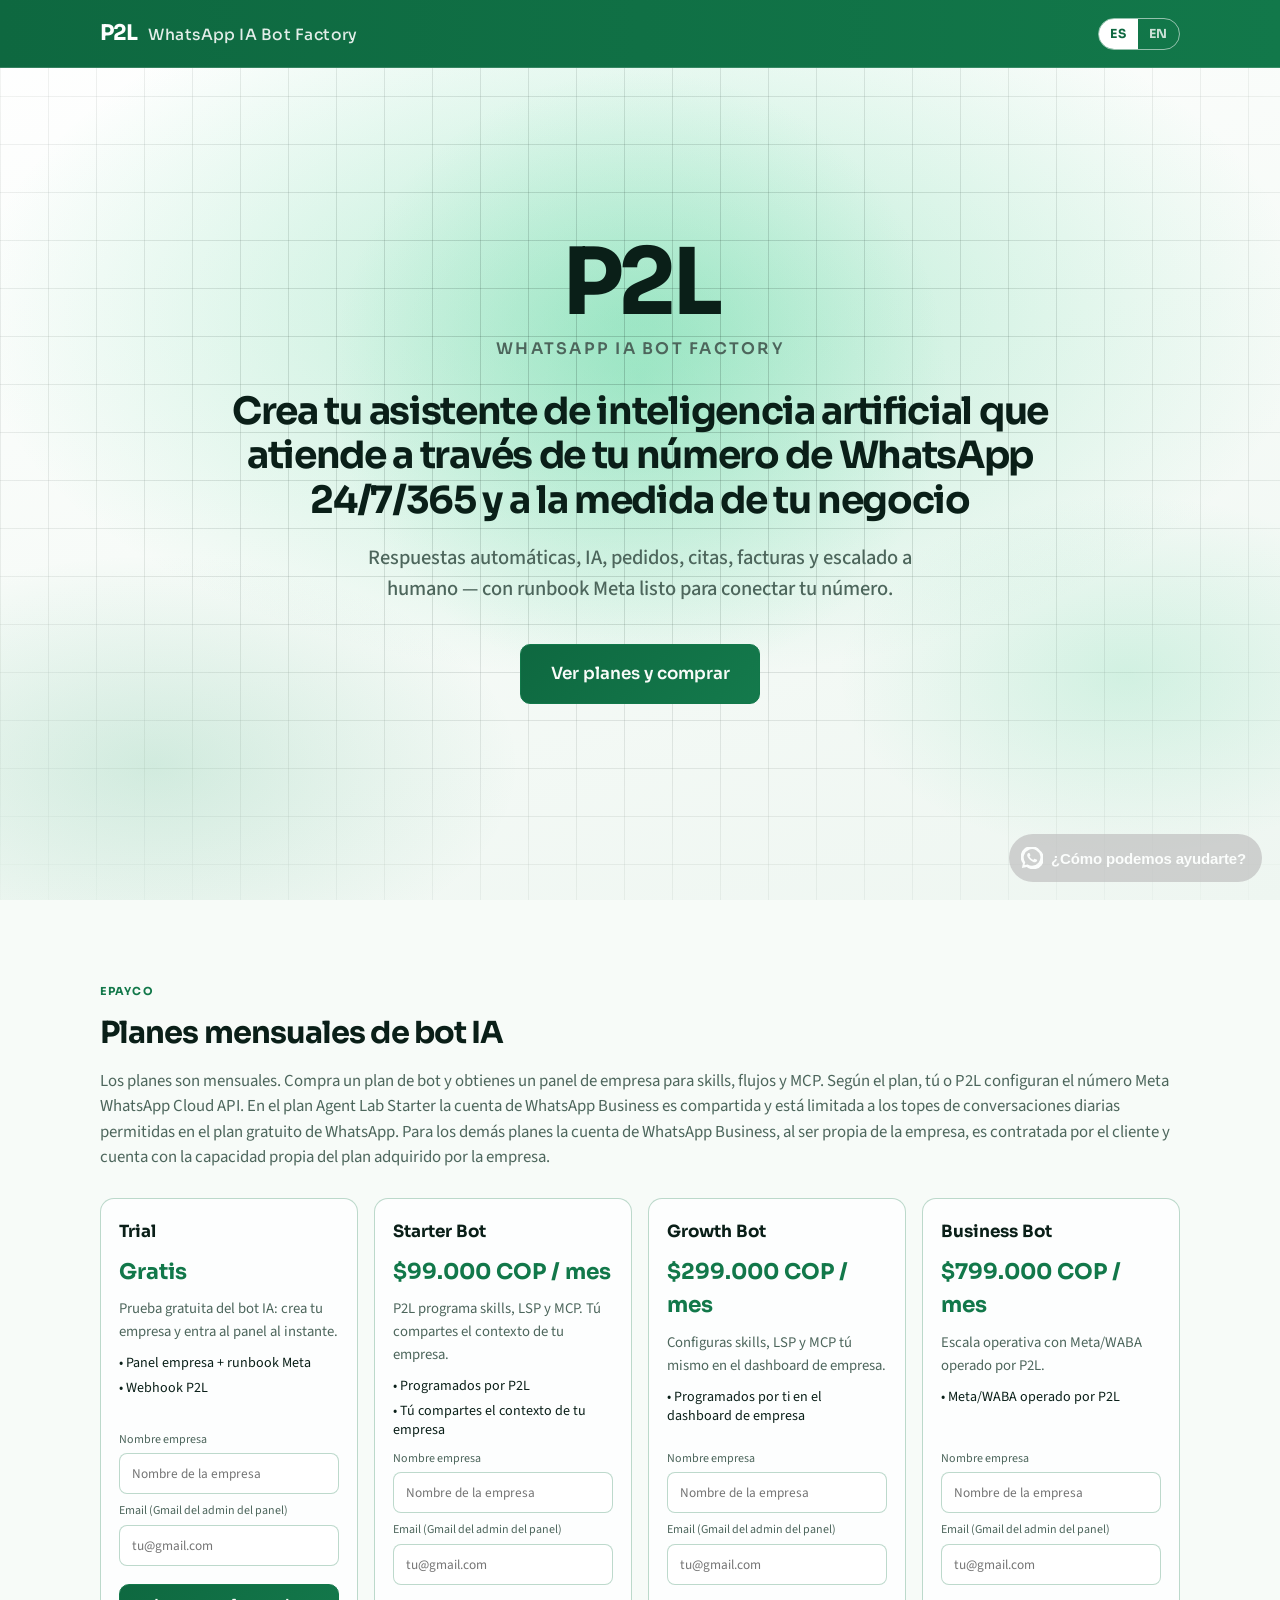
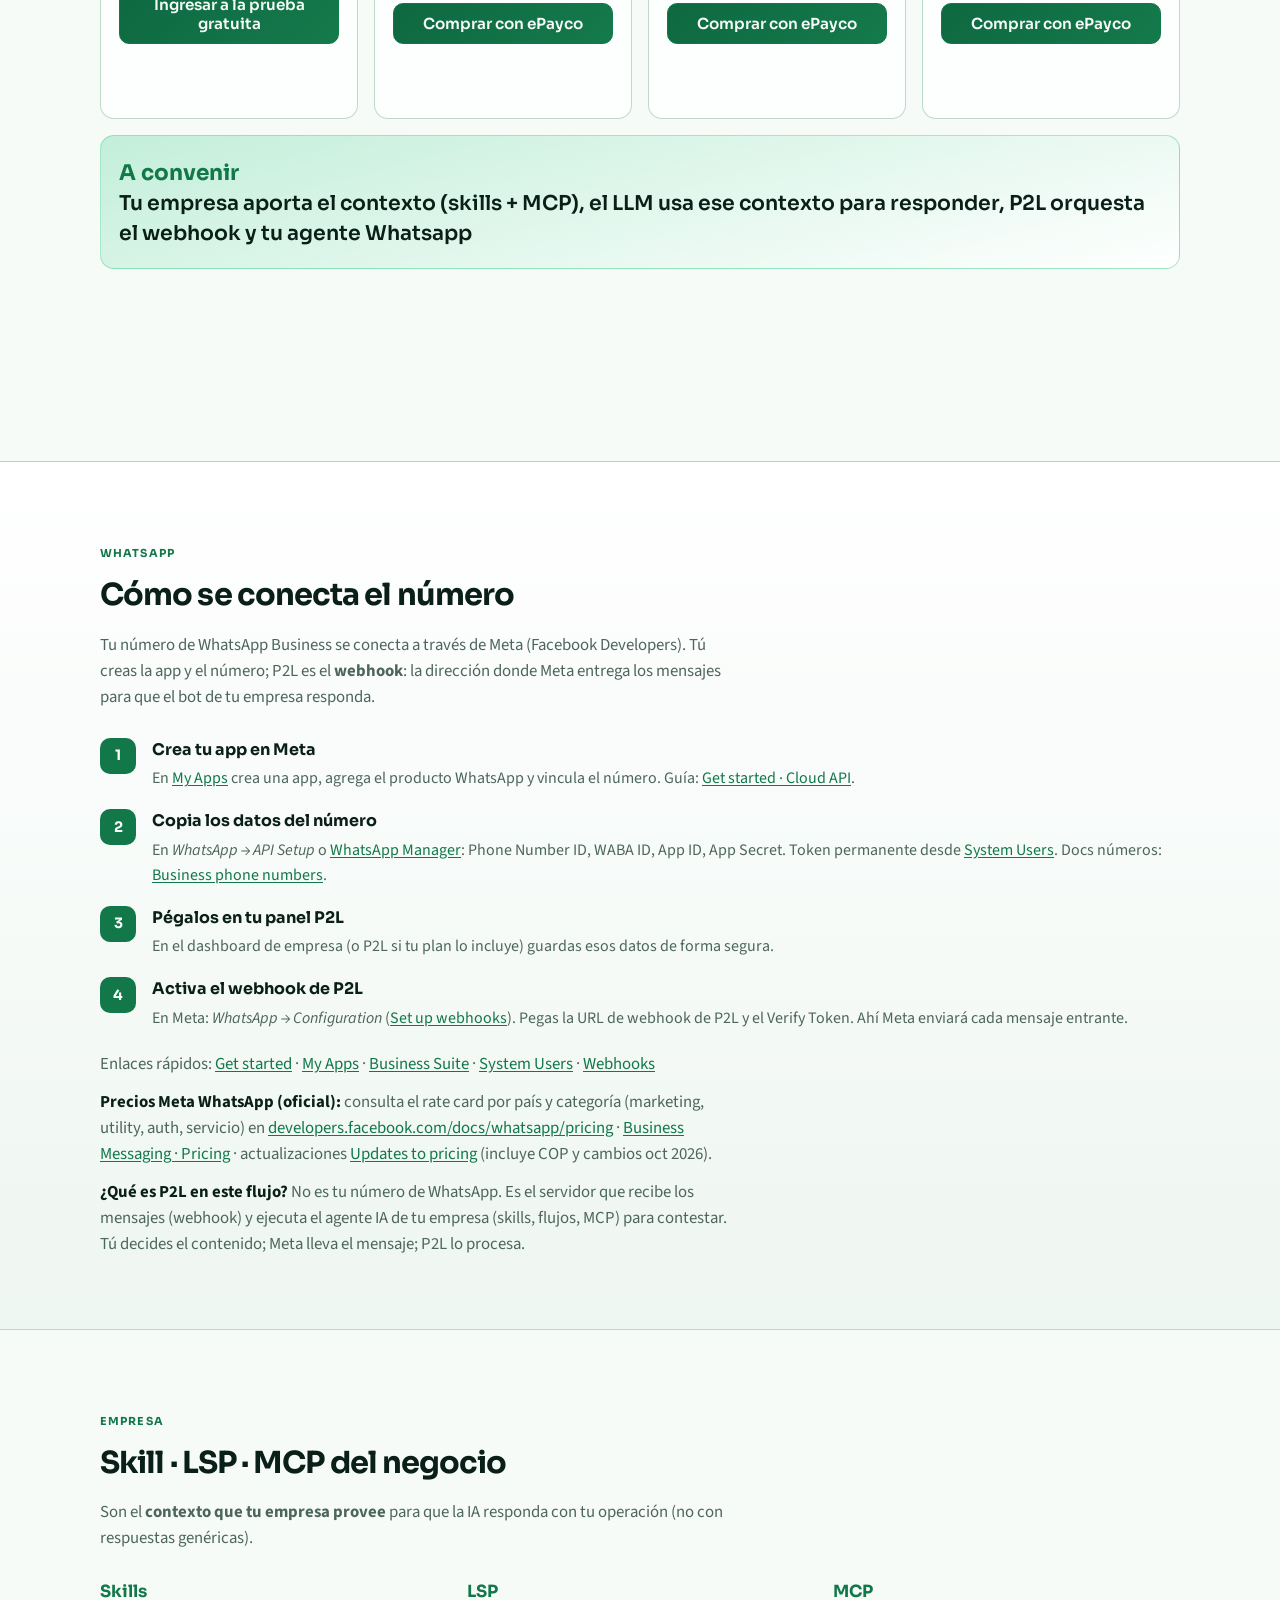
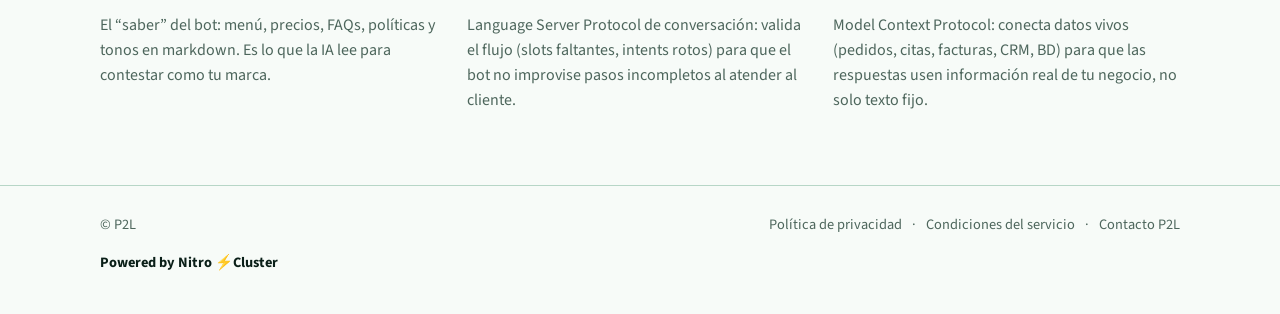
==== index.html @ e4339a1f "Publica la landing de planes P2L del cluster WhatsApp." ====
<!DOCTYPE html>
<html lang="es" prefix="og: http://ogp.me/ns#">
<head>
  <meta charset="UTF-8" />
  <meta name="viewport" content="width=device-width, initial-scale=1.0" />
  <title>P2L — WhatsApp IA Bot Factory</title>
  <meta name="description" content="Bot WhatsApp a la medida: respuestas automáticas, IA/LLM, menús, pedidos, citas, facturas, escalado a humano, notificaciones y registro de conversaciones." />
  <meta name="robots" content="index, follow, max-image-preview:large, max-snippet:-1" />
  <meta name="theme-color" content="#f7fbf8" />
  <link rel="canonical" href="https://wbsckt3.github.io/p2l-cluster-whatsapp-bot-factory-planes-landing/" />
  <link rel="icon" href="assets/p2l-mark.svg" type="image/svg+xml" />

  <meta property="og:type" content="website" />
  <meta property="og:url" content="https://wbsckt3.github.io/p2l-cluster-whatsapp-bot-factory-planes-landing/" />
  <meta property="og:title" content="P2L — WhatsApp IA Bot Factory" />
  <meta property="og:description" content="Bot WhatsApp a la medida de tu empresa: IA, pedidos, citas, facturas, menús y escalado a humano." />
  <meta property="og:image" content="https://wbsckt3.github.io/p2l-cluster-whatsapp-bot-factory-planes-landing/assets/p2l-mark.svg" />
  <meta property="og:site_name" content="P2L" />
  <meta property="og:locale" content="es_ES" />

  <meta name="twitter:card" content="summary_large_image" />
  <meta name="twitter:title" content="P2L — WhatsApp IA Bot Factory" />
  <meta name="twitter:description" content="Bot WhatsApp a la medida: IA, pedidos, citas, facturas, menús y escalado a humano." />
  <meta name="twitter:image" content="https://wbsckt3.github.io/p2l-cluster-whatsapp-bot-factory-planes-landing/assets/p2l-mark.svg" />

  <link rel="preconnect" href="https://fonts.googleapis.com" />
  <link rel="preconnect" href="https://fonts.gstatic.com" crossorigin />
  <link href="https://fonts.googleapis.com/css2?family=Sora:wght@500;600;700&family=Source+Sans+3:wght@400;500;600&display=swap" rel="stylesheet" />

  <script type="application/ld+json">
  {
    "@context": "https://schema.org",
    "@type": "Organization",
    "name": "P2L",
    "url": "https://wbsckt3.github.io/p2l-cluster-whatsapp-bot-factory-planes-landing/",
    "logo": "https://wbsckt3.github.io/p2l-cluster-whatsapp-bot-factory-planes-landing/assets/p2l-mark.svg"
  }
  </script>
  <script type="application/ld+json">
  {
    "@context": "https://schema.org",
    "@type": "SoftwareApplication",
    "name": "P2L WhatsApp IA Bot Factory",
    "applicationCategory": "BusinessApplication",
    "operatingSystem": "Web",
    "url": "https://wbsckt3.github.io/p2l-cluster-whatsapp-bot-factory-planes-landing/",
    "description": "Fábrica white-label para orquestar bots WhatsApp con IA: n empresas, Meta Cloud API, skills, flujos y RUNBOOK de deploy.",
    "offers": {
      "@type": "Offer",
      "price": "0",
      "priceCurrency": "COP"
    },
    "creator": {
      "@type": "Organization",
      "name": "P2L",
      "url": "https://wbsckt3.github.io/p2l-cluster-whatsapp-bot-factory-planes-landing/"
    }
  }
  </script>

  <style>
    :root {
      --bg0: #f7fbf8;
      --bg1: #ffffff;
      --ink: #0a1f18;
      --muted: #4d665c;
      --leaf: #12784a;
      --leaf-deep: #0e6840;
      --glow: #3ecf8e;
      --line: rgba(18, 120, 74, 0.28);
      --header-h: 68px;
      --danger: #b42318;
    }
    *, *::before, *::after { box-sizing: border-box; }
    html { scroll-behavior: smooth; }
    body {
      margin: 0;
      color: var(--ink);
      font-family: "Source Sans 3", sans-serif;
      background: var(--bg0);
      line-height: 1.55;
      -webkit-font-smoothing: antialiased;
    }
    a { color: inherit; text-decoration: none; }
    .wrap { width: min(1080px, calc(100% - 32px)); margin-inline: auto; }

    .site-header {
      position: fixed; inset: 0 0 auto 0; z-index: 40; height: var(--header-h);
      background: linear-gradient(90deg, #0e6840, #12784a);
      border-bottom: 1px solid rgba(255, 255, 255, 0.16);
    }
    .site-header__inner {
      position: relative;
      z-index: 1;
      height: 100%;
      display: flex; align-items: center; justify-content: space-between; gap: 16px;
    }
    .lang-switch {
      display: inline-flex;
      flex-shrink: 0;
      border: 1px solid rgba(255, 255, 255, 0.55);
      border-radius: 999px;
      overflow: hidden;
    }
    .lang-switch button {
      appearance: none;
      border: 0;
      background: transparent;
      color: rgba(255, 255, 255, 0.78);
      font-family: Sora, sans-serif;
      font-weight: 700;
      font-size: 0.78rem;
      letter-spacing: 0.06em;
      padding: 7px 11px;
      cursor: pointer;
    }
    .lang-switch button.is-on {
      background: #ffffff;
      color: #0e6840;
    }
    .brand {
      font-family: Sora, sans-serif;
      font-weight: 700;
      font-size: clamp(1.05rem, 2.4vw, 1.35rem);
      letter-spacing: -0.04em;
      line-height: 1.15;
      display: inline-flex;
      align-items: baseline;
      flex-wrap: wrap;
      gap: 0.35em 0.5em;
      color: #ffffff;
      min-width: 0;
      max-width: 100%;
      flex: 1;
    }
    .brand__name { flex-shrink: 0; }
    .brand__name em {
      font-style: normal;
      color: #ffffff;
    }
    .brand__product {
      font-size: 0.72em;
      font-weight: 500;
      letter-spacing: 0.03em;
      color: rgba(255, 255, 255, 0.88);
      white-space: normal;
      overflow: visible;
      text-overflow: unset;
    }
    @media (max-width: 560px) {
      :root { --header-h: 76px; }
      .brand {
        flex-direction: column;
        align-items: flex-start;
        gap: 2px;
        line-height: 1.2;
      }
      .brand__product {
        font-size: 0.68em;
        letter-spacing: 0.02em;
        max-width: 100%;
      }
    }
    .btn {
      display: inline-flex; align-items: center; justify-content: center;
      padding: 10px 18px; border-radius: 10px; font-weight: 600; font-size: 0.95rem;
      border: 1px solid var(--line); background: transparent; color: var(--ink);
      font-family: Sora, sans-serif;
      cursor: pointer;
    }
    .btn--primary {
      background: linear-gradient(135deg, var(--leaf-deep), #147a4c);
      border-color: var(--leaf);
      color: #f7fbf8;
    }
    .btn--lg { padding: 14px 24px; font-size: 1rem; }
    .btn:disabled { opacity: 0.55; cursor: not-allowed; }

    .hero {
      position: relative;
      min-height: 100svh;
      display: flex;
      align-items: center;
      justify-content: center;
      padding: calc(var(--header-h) + 32px) 0 56px;
      overflow: hidden;
    }
    .hero__bg {
      position: absolute; inset: 0;
      background:
        radial-gradient(ellipse 90% 70% at 50% 35%, rgba(62, 207, 142, 0.34), transparent 58%),
        radial-gradient(ellipse 55% 45% at 12% 85%, rgba(26, 159, 99, 0.16), transparent 52%),
        radial-gradient(ellipse 45% 40% at 88% 75%, rgba(62, 207, 142, 0.18), transparent 50%),
        linear-gradient(165deg, #ffffff 0%, #f7fbf8 48%, #eef6f1 100%);
    }
    .hero__bg::before {
      content: "";
      position: absolute;
      width: min(72vw, 640px);
      height: min(72vw, 640px);
      left: 50%;
      top: 42%;
      transform: translate(-50%, -50%);
      border-radius: 50%;
      background: radial-gradient(circle, rgba(62, 207, 142, 0.28), transparent 68%);
      animation: heroGlow 7s ease-in-out infinite alternate;
      pointer-events: none;
    }
    .hero__bg::after {
      content: "";
      position: absolute; inset: 0;
      background-image:
        linear-gradient(rgba(10, 31, 24, 0.2) 1px, transparent 1px),
        linear-gradient(90deg, rgba(10, 31, 24, 0.2) 1px, transparent 1px);
      background-size: 48px 48px;
      mask-image: radial-gradient(ellipse 88% 82% at 50% 42%, rgba(0,0,0,0.95), transparent 96%);
      pointer-events: none;
    }
    @keyframes heroGlow {
      from { opacity: 0.65; transform: translate(-50%, -50%) scale(1); }
      to { opacity: 1; transform: translate(-50%, -52%) scale(1.08); }
    }
    .hero__content {
      position: relative;
      z-index: 1;
      width: min(920px, calc(100% - 32px));
      margin-inline: auto;
      text-align: center;
      display: flex;
      flex-direction: column;
      align-items: center;
      animation: heroRise 0.75s ease both;
    }
    @keyframes heroRise {
      from { opacity: 0; transform: translateY(22px); }
      to { opacity: 1; transform: none; }
    }
    .hero__brand-row {
      margin: 0 0 clamp(18px, 3.5vh, 28px);
      width: 100%;
    }
    .hero__brand {
      margin: 0;
      font-family: Sora, sans-serif;
      font-size: clamp(3rem, 11vw, 5.75rem);
      font-weight: 700;
      letter-spacing: -0.05em;
      line-height: 0.95;
      color: var(--ink);
    }
    .hero__brand em {
      font-style: normal;
      color: var(--leaf);
    }
    .hero__product {
      margin: 10px 0 0;
      font-family: Sora, sans-serif;
      font-size: clamp(0.78rem, 1.8vw, 1rem);
      font-weight: 600;
      letter-spacing: 0.14em;
      text-transform: uppercase;
      color: var(--muted);
    }
    .hero__title {
      margin: 0 0 clamp(14px, 2.5vh, 20px);
      font-family: Sora, sans-serif;
      font-size: clamp(1.45rem, 4.2vw, 2.35rem);
      font-weight: 700;
      letter-spacing: -0.035em;
      line-height: 1.18;
      color: var(--ink);
      max-width: min(22em, 100%);
    }
    .hero__lead {
      margin: 0 0 clamp(28px, 4.5vh, 40px);
      color: var(--muted);
      font-size: clamp(1.05rem, 2.2vw, 1.28rem);
      line-height: 1.5;
      font-weight: 500;
      max-width: 36rem;
    }
    .hero__ctas {
      display: flex;
      flex-wrap: wrap;
      gap: 14px;
      align-items: center;
      justify-content: center;
      width: 100%;
    }
    .hero__ctas .btn--lg {
      padding: 16px 28px;
      font-size: 1.05rem;
      min-width: min(240px, 100%);
    }
    .hero__ctas .btn--ghost {
      background: rgba(255, 255, 255, 0.72);
      border-color: var(--line);
      color: var(--ink);
      font-size: 1.05rem;
    }
    .hero__ctas .btn--ghost:hover {
      border-color: var(--leaf);
      color: var(--leaf);
    }
    @media (prefers-reduced-motion: reduce) {
      .hero__bg::before, .hero__content { animation: none; }
    }

    .section { padding: 72px 0; }
    .section--alt {
      background: linear-gradient(180deg, #ffffff, #eef6f1);
      border-block: 1px solid var(--line);
    }
    .section__tag {
      display: inline-block;
      margin-bottom: 10px;
      font-family: Sora, sans-serif;
      font-size: 11px;
      font-weight: 700;
      letter-spacing: 0.1em;
      text-transform: uppercase;
      color: var(--leaf);
    }
    .section__title {
      margin: 0 0 12px;
      font-family: Sora, sans-serif;
      font-size: clamp(1.45rem, 3vw, 1.9rem);
      letter-spacing: -0.03em;
    }
    .section__lead {
      margin: 0 0 28px;
      color: var(--muted);
      max-width: 40rem;
      font-size: 1.05rem;
    }

    .cap-grid {
      display: grid;
      grid-template-columns: repeat(auto-fill, minmax(240px, 1fr));
      gap: 12px 14px;
      margin: 0 0 28px;
      padding: 0;
      list-style: none;
    }
    .cap-grid li {
      display: flex;
      align-items: flex-start;
      gap: 12px;
      padding: 14px 16px;
      border: 1px solid var(--line);
      border-radius: 12px;
      background: rgba(10, 31, 24, 0.55);
      color: var(--ink);
      font-size: 0.98rem;
      line-height: 1.35;
    }
    .cap-grid__icon {
      flex-shrink: 0;
      font-size: 1.25rem;
      line-height: 1.2;
      width: 1.6em;
      text-align: center;
    }
    .cap-grid__label {
      font-weight: 500;
      letter-spacing: -0.01em;
    }
    .cap-closer {
      margin: 0;
      max-width: 36rem;
      font-family: Sora, sans-serif;
      font-size: clamp(1.05rem, 2.4vw, 1.2rem);
      font-weight: 600;
      letter-spacing: -0.02em;
      line-height: 1.4;
      color: var(--ink);
    }
    .cap-closer em {
      font-style: normal;
      color: var(--leaf);
    }

    .steps {
      display: grid;
      gap: 18px;
      counter-reset: step;
      margin: 0;
      padding: 0;
    }
    .steps li {
      list-style: none;
      position: relative;
      padding: 0 0 0 52px;
      color: var(--muted);
    }
    .steps li::before {
      counter-increment: step;
      content: counter(step);
      position: absolute; left: 0; top: 0;
      width: 36px; height: 36px;
      border-radius: 10px;
      display: grid; place-items: center;
      font-family: Sora, sans-serif;
      font-weight: 700;
      font-size: 0.9rem;
      color: #f7fbf8;
      background: var(--leaf);
    }
    .steps strong { display: block; color: var(--ink); margin-bottom: 4px; font-family: Sora, sans-serif; }
    .steps a,
    #conectar .section__lead a {
      color: var(--leaf);
      text-decoration: underline;
      text-underline-offset: 2px;
    }
    .steps a:hover,
    #conectar .section__lead a:hover { opacity: 0.9; }

    .plans-intro {
      width: 100%;
      max-width: none;
      margin: 0 0 28px;
    }
    .plans-intro p {
      margin: 0 0 12px;
      max-width: none;
      color: var(--muted);
      font-size: 1.05rem;
      line-height: 1.5;
    }
    .plans-intro p:last-child { margin-bottom: 0; }
    .plans {
      display: grid;
      grid-template-columns: repeat(4, minmax(0, 1fr));
      gap: 16px;
    }
    @media (max-width: 980px) {
      .plans { grid-template-columns: repeat(2, minmax(0, 1fr)); }
    }
    @media (max-width: 640px) {
      .plans { grid-template-columns: 1fr; }
    }
    .plan {
      padding: 20px 18px;
      border: 1px solid var(--line);
      border-radius: 14px;
      background: rgba(255, 255, 255, 0.78);
      display: flex;
      flex-direction: column;
      gap: 10px;
    }
    .plan h3 {
      margin: 0;
      font-family: Sora, sans-serif;
      font-size: 1.05rem;
    }
    .plan .price {
      margin: 0;
      font-family: Sora, sans-serif;
      font-size: 1.35rem;
      color: var(--leaf);
      font-weight: 700;
    }
    .plan .desc { margin: 0; color: var(--muted); font-size: 0.92rem; }
    .plan .meta { margin: 0; color: var(--muted); font-size: 0.88rem; }
    .plan .features {
      margin: 0;
      padding: 0;
      list-style: none;
      display: flex;
      flex-direction: column;
      gap: 6px;
      flex: 1;
    }
    .plan-caps {
      list-style: none;
      margin: 0;
      padding: 0;
      display: grid;
      grid-template-columns: 1fr;
      gap: 6px;
    }
    .plan-caps li {
      display: flex;
      align-items: center;
      gap: 6px;
      margin: 0;
      padding: 6px 8px;
      border-radius: 8px;
      color: #1f2937;
      font-size: 0.72rem;
      line-height: 1.25;
    }
    .plan-caps li.is-white {
      background: rgba(10, 31, 24, 0.05);
      color: #0a1f18;
      border: 1px solid rgba(10, 31, 24, 0.1);
      backdrop-filter: blur(8px);
    }
    .plan-caps li.is-cafe {
      background: rgba(236, 229, 221, 0.58);
      color: #1c1917;
      border: 1px solid rgba(236, 229, 221, 0.4);
      backdrop-filter: blur(8px);
    }
    .plan-caps li.is-off {
      opacity: 0.38;
      filter: grayscale(0.55);
    }
    .plan-caps__logo { width: 18px; height: 18px; flex: 0 0 auto; display: flex; }
    .plan-caps__logo svg,
    .plan-caps__logo img { width: 18px; height: 18px; display: block; object-fit: contain; }
    .plan.plan--enterprise .plan-caps { grid-template-columns: 1fr 1fr; }
    .plan .features li {
      color: var(--ink);
      font-size: 0.88rem;
      line-height: 1.35;
      padding-left: 0;
    }
    .plan .features li::before {
      content: "• ";
    }
    .plan .wa-tag {
      font-size: 11px;
      font-family: Sora, sans-serif;
      color: var(--leaf);
      letter-spacing: 0.04em;
      text-transform: uppercase;
    }
    .plan.plan--enterprise {
      grid-column: 1 / -1;
      display: block;
      border-color: rgba(62, 207, 142, 0.45);
      background: linear-gradient(165deg, rgba(62, 207, 142, 0.28), rgba(255, 255, 255, 0.92));
    }
    .plan-enterprise-line {
      margin: 0;
      font-family: Sora, sans-serif;
      font-size: clamp(1.05rem, 2vw, 1.28rem);
      font-weight: 600;
      line-height: 1.45;
      color: var(--ink);
    }
    .plan.plan--enterprise .ent-intro {
      display: flex;
      flex-direction: column;
      gap: 10px;
    }
    .plan.plan--enterprise .features {
      display: grid;
      grid-template-columns: repeat(3, minmax(0, 1fr));
      gap: 8px 18px;
      flex: initial;
      align-content: start;
    }
    .plan .btn--wa {
      background: #128c7e;
      border-color: #25d366;
      color: #fff;
      text-align: center;
      width: 100%;
      text-decoration: none;
      box-sizing: border-box;
    }
    @media (max-width: 800px) {
      .plan.plan--enterprise {
        grid-template-columns: 1fr;
      }
      .plan.plan--enterprise .features {
        grid-template-columns: 1fr 1fr;
      }
    }
    @media (max-width: 520px) {
      .plan.plan--enterprise .features {
        grid-template-columns: 1fr;
      }
    }
    .plan label {
      display: block;
      font-size: 12px;
      color: var(--muted);
      margin-bottom: 4px;
    }
    .plan input {
      width: 100%;
      padding: 10px 12px;
      border-radius: 8px;
      border: 1px solid var(--line);
      background: #ffffff;
      color: var(--ink);
      font-family: inherit;
      margin-bottom: 8px;
    }
    .plan-status {
      min-height: 1.2em;
      font-size: 0.85rem;
      color: var(--leaf);
    }
    .plan-status.is-error { color: var(--danger); }

    .pillars {
      display: grid;
      grid-template-columns: repeat(3, 1fr);
      gap: 20px;
    }
    @media (max-width: 800px) {
      .pillars { grid-template-columns: 1fr; }
    }
    .pillar h3 {
      margin: 0 0 8px;
      font-family: Sora, sans-serif;
      font-size: 1.05rem;
      color: var(--leaf);
    }
    .pillar p { margin: 0; color: var(--muted); }

    .site-footer {
      padding: 28px 0 40px;
      border-top: 1px solid var(--line);
      color: var(--muted);
      font-size: 0.9rem;
    }
    .site-footer__inner {
      display: flex; flex-wrap: wrap; justify-content: space-between; gap: 12px;
    }
    .site-footer a:hover { color: var(--leaf); }
    .site-footer__links { display: inline-flex; flex-wrap: wrap; align-items: center; gap: 10px; }
    .site-footer__nitro {
      flex: 1 0 100%;
      margin: 4px 0 0;
      font-weight: 700;
      color: var(--ink, #0f172a);
    }
    .site-footer__bolt { color: #f5c400; }
    #epayco-checkout-host {
      margin: 24px auto 48px;
      width: min(1080px, calc(100% - 32px));
      min-height: 48px;
    }
    .p2l-wa {
      position: fixed;
      right: 18px;
      bottom: 18px;
      z-index: 40;
      font-family: Arial, ui-sans-serif, system-ui, sans-serif;
    }
    .p2l-wa__fab {
      display: inline-flex;
      align-items: center;
      gap: 8px;
      height: 48px;
      margin: 0;
      padding: 0 16px 0 12px;
      border: 0;
      border-radius: 999px;
      background: #25d366;
      color: #fff;
      font: 700 15px/1 Arial, ui-sans-serif, system-ui, sans-serif;
      letter-spacing: -0.01em;
      box-shadow: 0 8px 18px rgba(0, 0, 0, 0.28);
      cursor: pointer;
    }
    .p2l-wa__fab svg { width: 22px; height: 22px; display: block; flex: 0 0 auto; }
    .p2l-wa__fab:hover { filter: brightness(1.06); }
    .p2l-wa.is-open .p2l-wa__fab { display: none; }
    .p2l-wa.is-off .p2l-wa__fab {
      background: #c5c1b8;
      filter: grayscale(1);
      opacity: 0.72;
      cursor: not-allowed;
      box-shadow: none;
    }
    .p2l-wa__panel {
      width: min(320px, calc(100vw - 28px));
      border-radius: 18px;
      overflow: hidden;
      background: #eceff1;
      box-shadow: 0 16px 40px rgba(0, 0, 0, 0.32);
    }
    .p2l-wa__panel[hidden] { display: none; }
    .p2l-wa__head {
      position: relative;
      padding: 16px 40px 18px;
      background: #25d366;
      color: #fff;
      text-align: center;
    }
    .p2l-wa__logo {
      width: 58px;
      height: 58px;
      margin: 0 auto 10px;
      border-radius: 50%;
      object-fit: cover;
      background: #fff;
      display: block;
    }
    .p2l-wa__head p {
      margin: 0;
      font-size: 17px;
      font-weight: 700;
      line-height: 1.25;
    }
    .p2l-wa__x {
      position: absolute;
      top: 8px;
      right: 8px;
      width: 28px;
      height: 28px;
      border: 0;
      border-radius: 50%;
      background: transparent;
      color: #fff;
      font-size: 20px;
      line-height: 1;
      cursor: pointer;
    }
    .p2l-wa__body { padding: 12px; }
    .p2l-wa__hello {
      margin: 0 0 10px;
      padding: 12px 14px;
      border-radius: 14px;
      background: #fff;
      color: #1f2937;
      font-size: 14px;
      line-height: 1.35;
    }
    .p2l-wa__form {
      display: flex;
      align-items: flex-end;
      gap: 6px;
      padding: 8px 8px 8px 12px;
      border-radius: 16px;
      background: #fff;
    }
    .p2l-wa__form textarea {
      flex: 1;
      min-width: 0;
      min-height: 44px;
      max-height: 96px;
      margin: 0;
      padding: 8px 0;
      border: 0;
      resize: none;
      background: transparent;
      color: #111827;
      font: 14px/1.35 Arial, ui-sans-serif, system-ui, sans-serif;
    }
    .p2l-wa__form textarea:focus { outline: none; }
    .p2l-wa__form textarea::placeholder { color: #9ca3af; }
    .p2l-wa__send {
      width: 36px;
      height: 36px;
      flex: 0 0 auto;
      display: grid;
      place-items: center;
      border: 0;
      border-radius: 50%;
      background: transparent;
      color: #64748b;
      cursor: pointer;
    }
    .p2l-wa__send svg { width: 20px; height: 20px; display: block; }
    .p2l-wa__send:hover { color: #25d366; }
  </style>
</head>
<body>
  <header class="site-header">
    <div class="wrap site-header__inner">
      <a class="brand" href="#top">
        <span class="brand__name">P2L</span>
        <span class="brand__product" data-i18n="brand.product">WhatsApp IA Bot Factory</span>
      </a>
      <div class="lang-switch" role="group" aria-label="Idioma">
        <button type="button" data-lang="es" class="is-on" aria-pressed="true">ES</button>
        <button type="button" data-lang="en" aria-pressed="false">EN</button>
      </div>
    </div>
  </header>

  <main id="top">
    <section class="hero">
      <div class="hero__bg" aria-hidden="true"></div>
      <div class="wrap hero__content">
        <div class="hero__brand-row">
          <p class="hero__brand">P2L</p>
          <p class="hero__product" data-i18n="brand.product">WhatsApp IA Bot Factory</p>
        </div>
        <h1 class="hero__title" data-i18n="hero.title">Crea tu asistente de inteligencia artificial que atiende a través de tu número de WhatsApp 24/7/365 y a la medida de tu negocio</h1>
        <p class="hero__lead" data-i18n="hero.lead">
          Respuestas automáticas, IA, pedidos, citas, facturas y escalado a humano — con runbook Meta listo para conectar tu número.
        </p>
        <div class="hero__ctas">
          <a class="btn btn--primary btn--lg" href="#planes" data-i18n="hero.ctaPlans">Ver planes y comprar</a>
        </div>
      </div>
    </section>

    <section class="section" id="planes">
      <div class="wrap">
        <p class="section__tag">ePayco</p>
        <h2 class="section__title" data-i18n="plans.title">Planes mensuales de bot IA</h2>
        <div class="plans-intro">
          <p data-i18n="plans.intro1">
            Los planes son mensuales. Compra un plan de bot y obtienes un panel de empresa para skills, flujos y MCP.
            Según el plan, tú o P2L configuran el número Meta WhatsApp Cloud API. En el plan Agent Lab Starter la cuenta de WhatsApp Business es compartida y está limitada a los topes de conversaciones diarias permitidas en el plan gratuito de WhatsApp. Para los demás planes la cuenta de WhatsApp Business, al ser propia de la empresa, es contratada por el cliente y cuenta con la capacidad propia del plan adquirido por la empresa.
          </p>
        </div>
        <div class="plans" id="plans-root" aria-live="polite">
          <p class="section__lead" data-i18n="plans.loading">Cargando planes…</p>
        </div>
        <div id="epayco-checkout-host" aria-live="polite"></div>
      </div>
    </section>

    <section class="section section--alt" id="conectar">
      <div class="wrap">
        <p class="section__tag">WhatsApp</p>
        <h2 class="section__title" data-i18n="connect.title">Cómo se conecta el número</h2>
        <p class="section__lead" data-i18n-html="connect.lead">
          Tu número de WhatsApp Business se conecta a través de Meta (Facebook Developers).
          Tú creas la app y el número; P2L es el <strong>webhook</strong>: la dirección
          donde Meta entrega los mensajes para que el bot de tu empresa responda.
        </p>
        <ol class="steps">
          <li data-i18n-html="connect.s1">
            <strong>Crea tu app en Meta</strong>
            En <a href="https://developers.facebook.com/apps/" target="_blank" rel="noopener">My Apps</a>
            crea una app, agrega el producto WhatsApp y vincula el número.
            Guía:
            <a href="https://developers.facebook.com/docs/whatsapp/cloud-api/get-started/" target="_blank" rel="noopener">Get started · Cloud API</a>.
          </li>
          <li data-i18n-html="connect.s2">
            <strong>Copia los datos del número</strong>
            En <em>WhatsApp → API Setup</em> o
            <a href="https://business.facebook.com/latest/whatsapp_manager/phone_numbers" target="_blank" rel="noopener">WhatsApp Manager</a>:
            Phone Number ID, WABA ID, App ID, App Secret.
            Token permanente desde
            <a href="https://business.facebook.com/settings/system-users" target="_blank" rel="noopener">System Users</a>.
            Docs números:
            <a href="https://developers.facebook.com/docs/whatsapp/cloud-api/phone-numbers/" target="_blank" rel="noopener">Business phone numbers</a>.
          </li>
          <li data-i18n-html="connect.s3">
            <strong>Pégalos en tu panel P2L</strong>
            En el dashboard de empresa (o P2L si tu plan lo incluye) guardas esos datos de forma segura.
          </li>
          <li data-i18n-html="connect.s4">
            <strong>Activa el webhook de P2L</strong>
            En Meta: <em>WhatsApp → Configuration</em>
            (<a href="https://developers.facebook.com/docs/whatsapp/cloud-api/guides/set-up-webhooks/" target="_blank" rel="noopener">Set up webhooks</a>).
            Pegas la URL de webhook de P2L y el Verify Token. Ahí Meta enviará cada mensaje entrante.
          </li>
        </ol>
        <p class="section__lead" style="margin-top:20px;margin-bottom:12px" data-i18n-html="connect.links">
          Enlaces rápidos:
          <a href="https://developers.facebook.com/docs/whatsapp/cloud-api/get-started/" target="_blank" rel="noopener">Get started</a>
          ·
          <a href="https://developers.facebook.com/apps/" target="_blank" rel="noopener">My Apps</a>
          ·
          <a href="https://business.facebook.com/" target="_blank" rel="noopener">Business Suite</a>
          ·
          <a href="https://business.facebook.com/settings/system-users" target="_blank" rel="noopener">System Users</a>
          ·
          <a href="https://developers.facebook.com/docs/whatsapp/cloud-api/guides/set-up-webhooks/" target="_blank" rel="noopener">Webhooks</a>
        </p>
        <p class="section__lead" style="margin-top:0;margin-bottom:12px" data-i18n-html="connect.pricing">
          <strong style="color:var(--ink)">Precios Meta WhatsApp (oficial):</strong>
          consulta el rate card por país y categoría (marketing, utility, auth, servicio) en
          <a href="https://developers.facebook.com/docs/whatsapp/pricing" target="_blank" rel="noopener">developers.facebook.com/docs/whatsapp/pricing</a>
          ·
          <a href="https://developers.facebook.com/documentation/business-messaging/whatsapp/pricing" target="_blank" rel="noopener">Business Messaging · Pricing</a>
          · actualizaciones
          <a href="https://developers.facebook.com/docs/whatsapp/pricing/updates-to-pricing/" target="_blank" rel="noopener">Updates to pricing</a>
          (incluye COP y cambios oct&nbsp;2026).
        </p>
        <p class="section__lead" style="margin-top:0;margin-bottom:0" data-i18n-html="connect.what">
          <strong style="color:var(--ink)">¿Qué es P2L en este flujo?</strong>
          No es tu número de WhatsApp. Es el servidor que recibe los mensajes (webhook) y ejecuta el
          agente IA de tu empresa (skills, flujos, MCP) para contestar. Tú decides el contenido;
          Meta lleva el mensaje; P2L lo procesa.
        </p>
      </div>
    </section>

    <section class="section" id="negocio">
      <div class="wrap">
        <p class="section__tag" data-i18n="biz.tag">Empresa</p>
        <h2 class="section__title" data-i18n="biz.title">Skill · LSP · MCP del negocio</h2>
        <p class="section__lead" data-i18n-html="biz.lead">
          Son el <strong>contexto que tu empresa provee</strong> para que la IA responda con tu operación
          (no con respuestas genéricas).
        </p>
        <div class="pillars">
          <div class="pillar">
            <h3>Skills</h3>
            <p data-i18n="biz.skills">
              El “saber” del bot: menú, precios, FAQs, políticas y tonos en markdown.
              Es lo que la IA lee para contestar como tu marca.
            </p>
          </div>
          <div class="pillar">
            <h3>LSP</h3>
            <p data-i18n="biz.lsp">
              Language Server Protocol de conversación: valida el flujo (slots faltantes, intents rotos)
              para que el bot no improvise pasos incompletos al atender al cliente.
            </p>
          </div>
          <div class="pillar">
            <h3>MCP</h3>
            <p data-i18n="biz.mcp">
              Model Context Protocol: conecta datos vivos (pedidos, citas, facturas, CRM, BD)
              para que las respuestas usen información real de tu negocio, no solo texto fijo.
            </p>
          </div>
        </div>
      </div>
    </section>
  </main>

  <footer class="site-footer">
    <div class="wrap site-footer__inner">
      <span>© P2L</span>
      <span class="site-footer__links">
        <a href="privacidad.html" data-i18n="footer.privacy">Política de privacidad</a>
        <span aria-hidden="true">·</span>
        <a href="terminos.html" data-i18n="footer.terms">Condiciones del servicio</a>
        <span aria-hidden="true">·</span>
        <a href="mailto:techguard_whatsappbot@gmail.com" data-i18n="footer.contact">Contacto P2L</a>
      </span>
      <span class="site-footer__nitro">Powered by Nitro <span class="site-footer__bolt" aria-hidden="true">⚡</span>Cluster</span>
    </div>
  </footer>

  <div class="p2l-wa is-off" id="p2l-wa" data-company-id="6a9f34838abf5e593a4d40fc">
    <button type="button" class="p2l-wa__fab" id="p2l-wa-fab" aria-expanded="false" aria-controls="p2l-wa-panel">
      <svg viewBox="0 0 24 24" aria-hidden="true" fill="currentColor">
        <path d="M20.5 3.5A11 11 0 0 0 2.1 17.8L1 23l5.3-1.1A11 11 0 0 0 20.5 3.5zm-8.5 17a9.1 9.1 0 0 1-4.6-1.3l-.3-.2-3.2.7.7-3.1-.2-.3A9.1 9.1 0 1 1 12 20.5zm5-6.8c-.3-.1-1.6-.8-1.8-.9s-.4-.1-.6.1-.7.9-.8 1-.3.2-.6.1a7.4 7.4 0 0 1-2.2-1.4 8.2 8.2 0 0 1-1.5-1.9c-.2-.3 0-.4.1-.6l.4-.5.2-.3a.5.5 0 0 0 0-.5c0-.1-.6-1.4-.8-1.9s-.4-.4-.6-.4h-.5a1 1 0 0 0-.7.3 3 3 0 0 0-.9 2.2 5.2 5.2 0 0 0 1.1 2.8 11.9 11.9 0 0 0 4.6 4.1 15 15 0 0 0 1.5.6 3.6 3.6 0 0 0 1.7.1 2.7 2.7 0 0 0 1.8-1.3 2.2 2.2 0 0 0 .2-1.3c-.1-.1-.3-.2-.6-.3z"/>
      </svg>
      <span id="i-wa-fab" data-i18n="wa.fab">¿Cómo podemos ayudarte?</span>
    </button>
    <section class="p2l-wa__panel" id="p2l-wa-panel" hidden data-i18n-aria="wa.panel" data-aria-es="Soporte por WhatsApp" aria-label="Soporte por WhatsApp">
      <header class="p2l-wa__head">
        <button type="button" class="p2l-wa__x" id="p2l-wa-close" data-i18n-aria="wa.close" data-aria-es="Cerrar" aria-label="Cerrar">×</button>
        <img class="p2l-wa__logo" src="assets/logo-p2l.png" alt="P2L" />
        <p id="i-wa-head" data-i18n="wa.head">Soporte disponible 24/7 en WhatsApp. ¡Contáctanos!</p>
      </header>
      <div class="p2l-wa__body">
        <p class="p2l-wa__hello" id="i-wa-hello" data-i18n="wa.hello">👋 Hola, será un placer atenderte</p>
        <form class="p2l-wa__form" id="p2l-wa-form">
          <textarea id="p2l-wa-text" rows="2" maxlength="1000" data-i18n-placeholder="wa.placeholder" data-placeholder-es="Describe con detalle tu consulta" placeholder="Describe con detalle tu consulta"></textarea>
          <button type="submit" class="p2l-wa__send" id="i-wa-send" data-i18n-aria="wa.send" data-aria-es="Enviar por WhatsApp" aria-label="Enviar por WhatsApp">
            <svg viewBox="0 0 24 24" aria-hidden="true" fill="currentColor">
              <path d="M3.2 11.3 20.4 3.1c.8-.4 1.6.4 1.3 1.2l-4.2 14.8c-.3.9-1.4 1.1-2 .4l-3.6-3.7-2.2 2.1c-.5.5-1.4.1-1.4-.6v-3.3L3.4 12.6c-.8-.3-.8-1.4-.2-1.3z"/>
            </svg>
          </button>
        </form>
      </div>
    </section>
  </div>

  <script>
(function () {
  // En producción Nginx proxea /p2l-tenant/api/* → Node. /api/* en raíz da 404 sin CORS → NetworkError en fetch.
  var API = 'https://www.refactorii.com/p2l-tenant/api/p2l-techguard-whatsapp-bot';
  var lang = 'es';
  var lastPlans = null;
  var I18N = {
    es: {
      'price.free': 'Gratis',
      'price.agreed': 'A convenir',
      'price.contact': 'Contáctanos',
      'price.month': ' / mes',
      'meta.skills': 'skills',
      'meta.mcp': 'MCP',
      'meta.msgs': 'msgs/mes',
      'meta.days': 'días',
      'cta.trial': 'Ingresar a la prueba gratuita',
      'cta.buy': 'Comprar con ePayco',
      'cta.whatsapp': 'Contactar en WhatsApp',
      'label.company': 'Nombre empresa',
      'label.email': 'Email (Gmail del admin del panel)',
      'ph.company': 'Nombre de la empresa',
      'ph.email': 'tu@gmail.com',
      'wa.p2l': 'Meta: P2L',
      'wa.hybrid': 'Meta: híbrido',
      'wa.customer': 'Meta: tú conectas',
      'enterprise': 'Tu empresa aporta el contexto (skills + MCP), el LLM usa ese contexto para responder, P2L orquesta el webhook y tu agente Whatsapp',
      'cap.github': 'Github | Repo panel de empresa',
      'cap.groq': 'Inferencia IA | Agente',
      'cap.dropbox': 'Dropbox | Almacenamiento de imagenes',
      'cap.whatsapp': 'Whatsapp | META Business Account',
      'cap.atlas': 'Base de datos | Almacenamiento Conversaciones Agente',
      'cap.geoapify': 'Geoapify | Georreferenciación API',
      'cap.plans': 'Panel de empresa',
      'cap.skill': 'Skill del agente IA (Asistente de Whatsapp)',
      'cap.capabilities': 'Capacidades del agente IA (Asistente de Whatsapp)',
      'cap.chat': 'Conversaciones en Whatsapp',
      'cap.mobility': 'Movilidad',
      'cap.cad': 'CAD alert panel',
      'cap.devopsChat': 'Soporte Devops P2L Chat',
      'cap.landing': 'Landing',
      'cap.off': 'No incluida en este plan',
      'status.need': 'Indica nombre de empresa y email (Gmail del panel).',
      'status.gmail': 'El correo debe ser de Gmail (@gmail.com).',
      'status.preparing': 'Preparando…',
      'status.creating': 'Creando tu empresa de prueba…',
      'status.hadTrial': 'Ya tenías una prueba. ',
      'status.created': 'Empresa creada. ',
      'status.entering': 'Entrando al panel de tu empresa…',
      'status.checkout': 'Preparando checkout ePayco…',
      'status.trialReady': 'Empresa de prueba lista. Entrando al panel…',
      'status.opening': 'Abriendo ePayco…',
      'status.opened': 'Completa el pago en la ventana de ePayco.',
      'status.epaycoLoad': 'No se pudo abrir ePayco. Recarga la página e inténtalo de nuevo.',
      'status.noAttrs': 'Sin atributos ePayco',
      'status.trialError': 'Error al crear la prueba',
      'status.freeError': 'Error checkout gratis',
      'meta.title': 'P2L — WhatsApp IA Bot Factory',
      'meta.description': 'Bot WhatsApp a la medida: respuestas automáticas, IA/LLM, menús, pedidos, citas, facturas, escalado a humano, notificaciones y registro de conversaciones.'
    },
    en: {
      'brand.product': 'WhatsApp AI Bot Factory',
      'hero.title': 'Create the artificial intelligence assistant that serves customers through your WhatsApp number 24/7/365, tailored to your business',
      'wa.fab': 'How can we help you?',
      'wa.panel': 'WhatsApp support',
      'wa.close': 'Close',
      'wa.head': 'Support available 24/7 on WhatsApp. Contact us!',
      'wa.hello': '👋 Hi, it will be a pleasure to help you',
      'wa.placeholder': 'Describe your question in detail',
      'wa.send': 'Send via WhatsApp',
      'hero.lead': 'Automatic replies, AI, orders, appointments, invoices and handoff to a human — with a Meta runbook ready to connect your number.',
      'hero.ctaPlans': 'See plans and buy',
      'plans.title': 'Monthly AI bot plans',
      'plans.intro1': 'Plans are billed monthly. Buy a bot plan and you get a company panel for skills, flows and MCP. Depending on the plan, you or P2L set up the Meta WhatsApp Cloud API number. On the Agent Lab Starter plan the WhatsApp Business account is shared and limited to the daily conversation caps allowed on the free WhatsApp plan. On the other plans the WhatsApp Business account belongs to the company: the client contracts it and it has the capacity of the plan the company bought.',
      'plans.loading': 'Loading plans…',
      'connect.title': 'How the number is connected',
      'connect.lead': 'Your WhatsApp Business number connects through Meta (Facebook Developers). You create the app and the number; P2L is the <strong>webhook</strong>: the address where Meta delivers messages so your company bot can reply.',
      'connect.s1': '<strong>Create your app in Meta</strong> In <a href="https://developers.facebook.com/apps/" target="_blank" rel="noopener">My Apps</a> create an app, add the WhatsApp product and link the number. Guide: <a href="https://developers.facebook.com/docs/whatsapp/cloud-api/get-started/" target="_blank" rel="noopener">Get started · Cloud API</a>.',
      'connect.s2': '<strong>Copy the number details</strong> In <em>WhatsApp → API Setup</em> or <a href="https://business.facebook.com/latest/whatsapp_manager/phone_numbers" target="_blank" rel="noopener">WhatsApp Manager</a>: Phone Number ID, WABA ID, App ID, App Secret. Permanent token from <a href="https://business.facebook.com/settings/system-users" target="_blank" rel="noopener">System Users</a>. Number docs: <a href="https://developers.facebook.com/docs/whatsapp/cloud-api/phone-numbers/" target="_blank" rel="noopener">Business phone numbers</a>.',
      'connect.s3': '<strong>Paste them in your P2L panel</strong> In the company dashboard (or P2L, if your plan includes it) you store those details securely.',
      'connect.s4': '<strong>Turn on the P2L webhook</strong> In Meta: <em>WhatsApp → Configuration</em> (<a href="https://developers.facebook.com/docs/whatsapp/cloud-api/guides/set-up-webhooks/" target="_blank" rel="noopener">Set up webhooks</a>). Paste the P2L webhook URL and the Verify Token. That is where Meta sends every incoming message.',
      'connect.links': 'Quick links: <a href="https://developers.facebook.com/docs/whatsapp/cloud-api/get-started/" target="_blank" rel="noopener">Get started</a> · <a href="https://developers.facebook.com/apps/" target="_blank" rel="noopener">My Apps</a> · <a href="https://business.facebook.com/" target="_blank" rel="noopener">Business Suite</a> · <a href="https://business.facebook.com/settings/system-users" target="_blank" rel="noopener">System Users</a> · <a href="https://developers.facebook.com/docs/whatsapp/cloud-api/guides/set-up-webhooks/" target="_blank" rel="noopener">Webhooks</a>',
      'connect.pricing': '<strong style="color:var(--ink)">Official Meta WhatsApp pricing:</strong> check the rate card by country and category (marketing, utility, auth, service) at <a href="https://developers.facebook.com/docs/whatsapp/pricing" target="_blank" rel="noopener">developers.facebook.com/docs/whatsapp/pricing</a> · <a href="https://developers.facebook.com/documentation/business-messaging/whatsapp/pricing" target="_blank" rel="noopener">Business Messaging · Pricing</a> · updates <a href="https://developers.facebook.com/docs/whatsapp/pricing/updates-to-pricing/" target="_blank" rel="noopener">Updates to pricing</a> (includes COP and Oct 2026 changes).',
      'connect.what': '<strong style="color:var(--ink)">What is P2L in this flow?</strong> It is not your WhatsApp number. It is the server that receives the messages (webhook) and runs your company AI agent (skills, flows, MCP) to reply. You decide the content; Meta carries the message; P2L processes it.',
      'biz.tag': 'Company',
      'biz.title': 'Business skill · LSP · MCP',
      'biz.lead': 'They are the <strong>context your company provides</strong> so the AI answers with your operation (not with generic replies).',
      'biz.skills': 'The bot’s know-how: menu, prices, FAQs, policies and tone in markdown. This is what the AI reads to answer as your brand.',
      'biz.lsp': 'Conversation Language Server Protocol: it checks the flow (missing slots, broken intents) so the bot does not invent incomplete steps when serving a customer.',
      'biz.mcp': 'Model Context Protocol: it connects live data (orders, appointments, invoices, CRM, database) so replies use real business information, not only fixed text.',
      'footer.privacy': 'Privacy policy',
      'footer.terms': 'Terms of service',
      'footer.contact': 'Contact P2L',
      'price.free': 'Free',
      'price.agreed': 'To be agreed',
      'price.contact': 'Contact us',
      'price.month': ' / mo',
      'meta.skills': 'skills',
      'meta.mcp': 'MCP',
      'meta.msgs': 'msgs/mo',
      'meta.days': 'days',
      'cta.trial': 'Start the free trial',
      'cta.buy': 'Buy with ePayco',
      'cta.whatsapp': 'Contact on WhatsApp',
      'label.company': 'Company name',
      'label.email': 'Email (panel admin Gmail)',
      'ph.company': 'Company name',
      'ph.email': 'you@gmail.com',
      'wa.p2l': 'Meta: P2L',
      'wa.hybrid': 'Meta: hybrid',
      'wa.customer': 'Meta: you connect',
      'enterprise': 'Your company provides the context (skills + MCP), the LLM uses that context to reply, P2L orchestrates the webhook and your WhatsApp agent',
      'cap.github': 'Github | Company panel repo',
      'cap.groq': 'AI inference | Agent',
      'cap.dropbox': 'Dropbox | Image storage',
      'cap.whatsapp': 'WhatsApp | META Business Account',
      'cap.atlas': 'Database | Agent conversation storage',
      'cap.geoapify': 'Geoapify | Georeferencing API',
      'cap.plans': 'Company panel',
      'cap.skill': 'AI agent skill (WhatsApp assistant)',
      'cap.capabilities': 'AI agent capabilities (WhatsApp assistant)',
      'cap.chat': 'WhatsApp conversations',
      'cap.mobility': 'Mobility',
      'cap.cad': 'CAD alert panel',
      'cap.devopsChat': 'P2L Devops support chat',
      'cap.landing': 'Landing',
      'cap.off': 'Not included in this plan',
      'status.need': 'Enter the company name and email (panel Gmail).',
      'status.gmail': 'The email must be a Gmail address (@gmail.com).',
      'status.preparing': 'Preparing…',
      'status.creating': 'Creating your trial company…',
      'status.hadTrial': 'You already had a trial. ',
      'status.created': 'Company created. ',
      'status.entering': 'Opening your company panel…',
      'status.checkout': 'Preparing ePayco checkout…',
      'status.trialReady': 'Trial company ready. Opening the panel…',
      'status.opening': 'Opening ePayco…',
      'status.opened': 'Complete the payment in the ePayco window.',
      'status.epaycoLoad': 'ePayco could not be opened. Reload the page and try again.',
      'status.noAttrs': 'Missing ePayco attributes',
      'status.trialError': 'Could not create the trial',
      'status.freeError': 'Free checkout error',
      'meta.title': 'P2L — WhatsApp AI Bot Factory',
      'meta.description': 'A WhatsApp bot built to measure: automatic replies, AI/LLM, menus, orders, appointments, invoices, human handoff, notifications and conversation logs.'
    }
  };
  var COPY_EN = {
    'Prueba gratuita del bot IA: crea tu empresa y entra al panel al instante.': 'Free AI bot trial: create your company and open the panel right away.',
    '5 skills, 5 LSP y 5 MCP programados por P2L. Tú compartes el contexto de tu empresa.': '5 skills, 5 LSP and 5 MCP set up by P2L. You share your company context.',
    'P2L programa skills, LSP y MCP. Tú compartes el contexto de tu empresa.': 'P2L sets up skills, LSP and MCP. You share your company context.',
    '20 skills, 20 LSP y 20 MCP programados por ti en el dashboard de empresa.': '20 skills, 20 LSP and 20 MCP that you set up in the company dashboard.',
    'Configuras skills, LSP y MCP tú mismo en el dashboard de empresa.': 'You set up skills, LSP and MCP yourself in the company dashboard.',
    '50 skills, 50 LSP y 50 MCP. Escala operativa con Meta operado por P2L.': '50 skills, 50 LSP and 50 MCP. Operational scale with Meta run by P2L.',
    'Escala operativa con Meta/WABA operado por P2L.': 'Operational scale with Meta/WABA run by P2L.',
    'Desarrollo del bot a la medida: LLM, LSP, MCP, skills y orquestador de tu operación.': 'A bot built to measure: LLM, LSP, MCP, skills and the orchestrator of your operation.',
    'Desarrollo del bot a la medida: LLM, LSP, MCP, skills y orquestador de tu operación. Contáctanos por WhatsApp.': 'A bot built to measure: LLM, LSP, MCP, skills and the orchestrator of your operation. Contact us on WhatsApp.',
    'Panel empresa + runbook Meta': 'Company panel + Meta runbook',
    'Webhook P2L': 'P2L webhook',
    'Programados por P2L': 'Set up by P2L',
    'Tú compartes el contexto de tu empresa': 'You share your company context',
    'Programados por ti en el dashboard de empresa': 'Set up by you in the company dashboard',
    'Meta/WABA operado por P2L': 'Meta/WABA operated by P2L',
    '3 skills de bot IA': '3 AI bot skills'
  };
  function t(key) {
    var pack = I18N[lang] || I18N.es;
    if (pack && pack[key] != null) return pack[key];
    if (I18N.es && I18N.es[key] != null) return I18N.es[key];
    return key;
  }
  function trCopy(s) {
    var raw = String(s == null ? '' : s).replace(/techguard/gi, 'P2L').trim();
    if (lang !== 'en') return raw;
    return COPY_EN[raw] || raw;
  }
  function snapshotI18n() {
    document.querySelectorAll('[data-i18n]').forEach(function (el) {
      if (!el.hasAttribute('data-i18n-es')) el.setAttribute('data-i18n-es', el.textContent);
    });
    document.querySelectorAll('[data-i18n-html]').forEach(function (el) {
      if (!el.hasAttribute('data-i18n-es')) el.setAttribute('data-i18n-es', el.innerHTML);
    });
  }
  function applyLang() {
    document.documentElement.lang = lang === 'en' ? 'en' : 'es';
    document.title = t('meta.title');
    var desc = document.querySelector('meta[name="description"]');
    if (desc) desc.setAttribute('content', t('meta.description'));
    var switcher = document.querySelector('.lang-switch');
    if (switcher) switcher.setAttribute('aria-label', lang === 'en' ? 'Language' : 'Idioma');
    document.querySelectorAll('[data-i18n]').forEach(function (el) {
      var key = el.getAttribute('data-i18n');
      el.textContent = lang === 'en' ? t(key) : el.getAttribute('data-i18n-es');
    });
    document.querySelectorAll('[data-i18n-html]').forEach(function (el) {
      var key = el.getAttribute('data-i18n-html');
      el.innerHTML = lang === 'en' ? t(key) : el.getAttribute('data-i18n-es');
    });
    document.querySelectorAll('.lang-switch button').forEach(function (btn) {
      var on = btn.getAttribute('data-lang') === lang;
      btn.classList.toggle('is-on', on);
      btn.setAttribute('aria-pressed', on ? 'true' : 'false');
    });
    document.querySelectorAll('[data-i18n-placeholder]').forEach(function (el) {
      var key = el.getAttribute('data-i18n-placeholder');
      el.placeholder = lang === 'en' ? t(key) : el.getAttribute('data-placeholder-es');
    });
    document.querySelectorAll('[data-i18n-aria]').forEach(function (el) {
      var key = el.getAttribute('data-i18n-aria');
      el.setAttribute('aria-label', lang === 'en' ? t(key) : el.getAttribute('data-aria-es'));
    });
    if (lastPlans) renderPlans(lastPlans);
  }
  var FALLBACK_PLANS = [
    {
      id: 0, name: 'Trial', priceCop: 0, messagesPerMonth: 300,
      maxSkills: 3, maxLsp: 3, maxMcp: 3, days: 15, waOwnership: 'customer', contactOnly: false,
      description: 'Prueba gratuita del bot IA: crea tu empresa y entra al panel al instante.',
      features: ['Panel empresa + runbook Meta', 'Webhook P2L'],
      public: true
    },
    {
      id: 1, name: 'Starter Bot', priceCop: 99000, messagesPerMonth: 4000,
      maxSkills: 5, maxLsp: 5, maxMcp: 5, days: 30, waOwnership: 'techguard', contactOnly: false,
      description: 'P2L programa skills, LSP y MCP. Tú compartes el contexto de tu empresa.',
      features: ['Programados por P2L', 'Tú compartes el contexto de tu empresa'],
      public: true
    },
    {
      id: 2, name: 'Growth Bot', priceCop: 299000, messagesPerMonth: 15000,
      maxSkills: 20, maxLsp: 20, maxMcp: 20, days: 30, waOwnership: 'hybrid', contactOnly: false,
      description: 'Configuras skills, LSP y MCP tú mismo en el dashboard de empresa.',
      features: ['Programados por ti en el dashboard de empresa'],
      public: true
    },
    {
      id: 3, name: 'Business Bot', priceCop: 799000, messagesPerMonth: 45000,
      maxSkills: 50, maxLsp: 50, maxMcp: 50, days: 30, waOwnership: 'techguard', contactOnly: false,
      description: 'Escala operativa con Meta/WABA operado por P2L.',
      features: ['Meta/WABA operado por P2L'],
      public: true
    },
    {
      id: 4, name: 'Enterprise', priceCop: 0, messagesPerMonth: 0,
      maxSkills: 0, maxLsp: 0, maxMcp: 0, days: 30, waOwnership: 'techguard', contactOnly: true,
      whatsappUrl: 'https://wa.me/573000000000?text=' + encodeURIComponent('Hola P2L, quiero el plan Enterprise — bot WhatsApp a la medida'),
      description: 'Desarrollo del bot a la medida: LLM, LSP, MCP, skills y orquestador de tu operación.',
      features: [],
      public: true
    }
  ];

  function esc(s) {
    return String(s == null ? '' : s)
      .replace(/techguard/gi, 'P2L')
      .replace(/&/g, '&amp;')
      .replace(/</g, '&lt;')
      .replace(/>/g, '&gt;')
      .replace(/"/g, '&quot;');
  }

  function enterprisePriceOpen(p) {
    if (!p || typeof p !== 'object') return false;
    var code = String(p.code || '').trim().toLowerCase();
    var name = String(p.name || '').trim().toLowerCase();
    if (code !== 'enterprise' && name !== 'enterprise' && Number(p.id) !== 4) return false;
    if (p.priceCop === '' || p.priceCop == null) return true;
    var n = Number(p.priceCop);
    return !isFinite(n) || n <= 0;
  }

  function formatPrice(p) {
    if (enterprisePriceOpen(p)) return t('price.agreed');
    if (p && p.contactOnly) return t('price.contact');
    var n = Number(p && p.priceCop != null ? p.priceCop : p) || 0;
    if (n === 0) return t('price.free');
    return '$' + n.toLocaleString(lang === 'en' ? 'en-US' : 'es-CO') + ' COP' + t('price.month');
  }

  function waLabel(w) {
    if (w === 'techguard') return t('wa.p2l');
    if (w === 'hybrid') return t('wa.hybrid');
    return t('wa.customer');
  }

  /** Quita bullets que repiten lo ya dicho en desc/meta (skills/LSP/MCP/msgs). */
  function cleanFeatures(p) {
    var desc = String(p.description || '').toLowerCase();
    var list = Array.isArray(p.features) ? p.features.slice() : [];
    if (!list.length && !p.contactOnly) {
      return [];
    }
    var seen = {};
    return list.filter(function (f) {
      var raw = String(f).trim();
      var k = raw.toLowerCase();
      if (!k || seen[k]) return false;
      seen[k] = true;
      // "20 skills" / "20 LSP" / "20 MCP"
      if (/^\d+([.\s]\d+)?\s*(skills?|lsp|mcp)\b/i.test(raw)) return false;
      // "15.000 mensajes/mes..."
      if (/mensajes?/i.test(raw) && /mes|cupo|d[ií]as/i.test(raw)) return false;
      // "3 skills de bot IA" style already covered by counts in meta
      if (/^\d+.*\b(skills?|lsp|mcp)\b/i.test(raw) && raw.length < 40) return false;
      // "LLM · LSP · MCP · skills" si la desc ya habla de eso
      if (/llm/i.test(raw) && /lsp/i.test(raw) && /mcp/i.test(raw) && /skill/i.test(desc)) return false;
      if (/desarrollo del bot a la medida/i.test(raw) && /a la medida/i.test(desc)) return false;
      if (/orquestador de tu operaci[oó]n/i.test(raw) && /orquestador/i.test(desc)) return false;
      return true;
    });
  }

  var PLAN_CAPS = [
    { id: 'github', cafe: false, label: 'Github | Repo panel de empresa', logo: '<svg viewBox="0 0 16 16"><path fill="#181717" d="M8 0C3.58 0 0 3.58 0 8c0 3.54 2.29 6.53 5.47 7.59.4.07.55-.17.55-.38 0-.19-.01-.82-.01-1.49-2.01.37-2.53-.49-2.69-.94-.09-.23-.48-.94-.82-1.13-.28-.15-.68-.52-.01-.53.63-.01 1.08.58 1.23.82.72 1.21 1.87.87 2.33.66.07-.52.28-.87.51-1.07-1.78-.2-3.64-.89-3.64-3.95 0-.87.31-1.59.82-2.15-.08-.2-.36-1.02.08-2.12 0 0 .67-.21 2.2.82.64-.18 1.32-.27 2-.27.68 0 1.36.09 2 .27 1.53-1.04 2.2-.82 2.2-.82.44 1.1.16 1.92.08 2.12.51.56.82 1.27.82 2.15 0 3.07-1.87 3.75-3.65 3.95.29.25.54.73.54 1.48 0 1.07-.01 1.93-.01 2.2 0 .21.15.46.55.38A8.01 8.01 0 0 0 16 8c0-4.42-3.58-8-8-8z"/></svg>' },
    { id: 'groq', cafe: false, label: 'Inferencia IA | Agente', logo: '<svg viewBox="0 0 24 24"><rect width="24" height="24" rx="5" fill="#F55036"/><path fill="#fff" d="M7.2 16.4 12 5.6l4.8 10.8h-2.1l-.9-2.1H10.2l-.9 2.1H7.2zm4.8-9.1-1.6 3.8h3.2L12 7.3z"/></svg>' },
    { id: 'dropbox', cafe: false, label: 'Dropbox | Almacenamiento de imagenes', logo: '<svg viewBox="0 0 24 24"><path fill="#0061FF" d="M6 1.5 12 5.4 6 9.3 0 5.4 6 1.5zm12 0 6 3.9-6 3.9-6-3.9 6-3.9zM0 13.2 6 9.3l6 3.9L6 17.1 0 13.2zm18-3.9 6 3.9L18 17.1l-6-3.9 6-3.9zM6 18.4l6-3.9 6 3.9-6 3.9-6-3.9z"/></svg>' },
    { id: 'whatsapp', cafe: false, label: 'Whatsapp | META Business Account', logo: '<svg viewBox="0 0 24 24"><path fill="#25D366" d="M12.04 2C6.58 2 2.15 6.4 2.15 11.83c0 1.74.46 3.44 1.34 4.94L2 22l5.39-1.41a10.1 10.1 0 0 0 4.65 1.18h.01c5.46 0 9.89-4.4 9.89-9.83C21.94 6.4 17.5 2 12.04 2zm5.76 13.86c-.24.68-1.4 1.25-1.94 1.33-.5.07-1.12.1-1.81-.11-.41-.13-.94-.31-1.62-.6-2.85-1.23-4.71-4.1-4.85-4.29-.14-.19-1.15-1.53-1.15-2.92 0-1.39.73-2.07 1-2.36.24-.26.64-.38 1.02-.38.12 0 .23 0 .33.01.3.01.45.03.65.5.24.58.82 2 .89 2.15.07.14.12.31.02.5-.09.19-.14.31-.28.48-.14.16-.29.36-.41.48-.14.14-.28.28-.12.55.16.26.71 1.17 1.52 1.9 1.05.93 1.93 1.22 2.2 1.36.28.14.44.12.6-.07.16-.19.69-.8.87-1.08.19-.26.37-.22.62-.13.26.1 1.62.76 1.9.9.28.14.46.21.53.33.07.12.07.68-.17 1.36z"/></svg>' },
    { id: 'atlas', cafe: false, label: 'Base de datos | Almacenamiento Conversaciones Agente', logo: '<svg viewBox="0 0 24 24"><rect width="24" height="24" rx="5" fill="#001E2B"/><path fill="#00ED64" d="M12.2 3.2c.6 2.2-.2 3.6-1.4 5.1 2.4.2 4.8-.4 7.2-2.2-.4 5.2-.2 9.6-2.8 12.8-1.7 2.2-4 3.2-6.4 2.8.1-2.1.6-5 2.3-8.6-1.7 2.7-2.6 5.2-2.9 7.5-2.3-.4-3.8-2.2-3.8-4.8 0-4.4 2.4-8.4 6.6-11.8.4-.3.8-.6 1.2-.8z"/></svg>' },
    { id: 'geoapify', cafe: false, label: 'Geoapify | Georreferenciación API', logo: '<svg viewBox="0 0 24 24"><circle cx="12" cy="12" r="12" fill="#0B6E4F"/><path fill="#fff" d="M12 4.6c-3.1 0-5.4 2.3-5.4 5.3 0 4 5.4 9.5 5.4 9.5s5.4-5.5 5.4-9.5c0-3-2.3-5.3-5.4-5.3zm0 7.2a1.9 1.9 0 1 1 0-3.8 1.9 1.9 0 0 1 0 3.8z"/></svg>' },
    { id: 'plans', cafe: true, label: 'Panel de empresa', logo: '<img src="assets/p2l-mark.svg" alt="" />' },
    { id: 'skill', cafe: true, label: 'Skill del agente IA (Asistente de Whatsapp)', logo: '<img src="assets/p2l-mark.svg" alt="" />' },
    { id: 'capabilities', cafe: true, label: 'Capacidades del agente IA (Asistente de Whatsapp)', logo: '<img src="assets/p2l-mark.svg" alt="" />' },
    { id: 'chat', cafe: true, label: 'Conversaciones en Whatsapp', logo: '<img src="assets/p2l-mark.svg" alt="" />' },
    { id: 'mobility', cafe: true, label: 'Movilidad', logo: '<img src="assets/p2l-mark.svg" alt="" />' },
    { id: 'cad', cafe: true, label: 'CAD alert panel', logo: '<img src="assets/p2l-mark.svg" alt="" />' },
    { id: 'devopsChat', cafe: true, label: 'Soporte Devops P2L Chat', logo: '<img src="assets/p2l-mark.svg" alt="" />' },
    { id: 'landing', cafe: true, label: 'Landing', logo: '<img src="assets/p2l-mark.svg" alt="" />' }
  ];

  function clusterLoginHref() {
    return 'https://www.refactorii.com/p2l-tenant/login/p2l-cluster-whatsapp-bot/' + (lang === 'en' ? 'en' : 'es');
  }

  function capsHtml(p) {
    var flags = p && p.agentCapabilities;
    return '<ul class="plan-caps">' + PLAN_CAPS.map(function (cap) {
      var on = cap.id === 'devopsChat' ? false : true;
      if (flags && typeof flags === 'object' && typeof flags[cap.id] === 'boolean') on = flags[cap.id];
      return '<li class="' + (cap.cafe ? 'is-cafe' : 'is-white') + (on ? '' : ' is-off') + '"' +
        (on ? '' : ' title="' + esc(t('cap.off')) + '"') + '>' +
        '<span class="plan-caps__logo">' + cap.logo + '</span>' +
        '<span>' + esc(t('cap.' + cap.id)) + '</span></li>';
    }).join('') + '</ul>';
  }

  function featuresHtml(p) {
    var list = cleanFeatures(p);
    if (!list.length) return '';
    return '<ul class="features">' + list.map(function (f) {
      return '<li>' + esc(trCopy(f)) + '</li>';
    }).join('') + '</ul>';
  }

  function renderPlans(plans) {
    var root = document.getElementById('plans-root');
    if (!root) return;
    root.innerHTML = plans.map(function (p) {
      var id = p.id;
      var contactOnly = !!p.contactOnly;
      var agreed = enterprisePriceOpen(p);
      var isFree = !contactOnly && !agreed && Number(p.priceCop) === 0;
      var descRaw = String(p.description || '').trim();
      var showDesc = descRaw && descRaw.toLowerCase() !== String(p.name || '').trim().toLowerCase();
      var feats = contactOnly ? '' : featuresHtml(p);
      var ctaBlock;
      if (contactOnly) {
        return (
          '<article class="plan plan--enterprise" data-plan-id="' + esc(id) + '">' +
            (agreed ? '<p class="price">' + esc(t('price.agreed')) + '</p>' : '') +
            '<p class="plan-enterprise-line">' + esc(t('enterprise')) + '</p>' +
          '</article>'
        );
      }
      var cta = agreed ? t('price.agreed') : (isFree ? t('cta.trial') : t('cta.buy'));
      if (agreed) {
        ctaBlock =
          '<a class="btn btn--primary btn--wa js-enterprise-wa" href="#" target="_blank" rel="noopener noreferrer">' +
            esc(t('cta.whatsapp')) +
          '</a>';
      } else {
        ctaBlock =
          '<div>' +
            '<label>' + esc(t('label.company')) + '</label>' +
            '<input type="text" class="js-company" placeholder="' + esc(t('ph.company')) + '" autocomplete="organization" />' +
            '<label>' + esc(t('label.email')) + '</label>' +
            '<input type="email" class="js-email" placeholder="' + esc(t('ph.email')) + '" autocomplete="email" inputmode="email" pattern="[^\\s@]+@gmail\\.com" title="' + esc(t('status.gmail')) + '" />' +
          '</div>' +
          '<button type="button" class="btn btn--primary js-buy" data-plan-id="' + esc(id) + '">' + esc(cta) + '</button>' +
          '<p class="plan-status js-status" role="status"></p>';
      }
      return (
        '<article class="plan" data-plan-id="' + esc(id) + '">' +
          '<h3>' + esc(p.name) + '</h3>' +
          '<p class="price">' + esc(formatPrice(p)) + '</p>' +
          (showDesc ? '<p class="desc">' + esc(trCopy(descRaw)) + '</p>' : '') +
          feats +
          ctaBlock +
        '</article>'
      );
    }).join('');

    root.querySelectorAll('.js-buy').forEach(function (btn) {
      btn.addEventListener('click', function () {
        var card = btn.closest('.plan');
        var planId = Number(btn.getAttribute('data-plan-id'));
        var companyName = (card.querySelector('.js-company') || {}).value || '';
        var buyerEmail = (card.querySelector('.js-email') || {}).value || '';
        var statusEl = card.querySelector('.js-status');
        buyPlan(planId, companyName.trim(), buyerEmail.trim(), btn, statusEl, plans);
      });
    });
    root.querySelectorAll('.js-enterprise-wa').forEach(function (a) {
      var floatEl = document.getElementById('p2l-wa');
      var href = floatEl ? floatEl.getAttribute('data-wa-link') : '';
      var ready = floatEl && !floatEl.classList.contains('is-off') && href;
      a.setAttribute('href', ready ? href : '#');
      a.addEventListener('click', function (ev) {
        if (!a.getAttribute('href') || a.getAttribute('href') === '#') ev.preventDefault();
      });
    });
  }

  function goToCompanyLogin(loginUrl, panelUrl) {
    var login = 'https://www.refactorii.com/p2l-tenant/login/p2l-cluster-whatsapp-bot';
    var ownPanel =
      panelUrl &&
      panelUrl.indexOf('github.io') !== -1 &&
      panelUrl.indexOf('techguard-whatsapp-bot-landing') === -1 &&
      panelUrl.indexOf('planes-landing') === -1;
    if (ownPanel) {
      window.location.href = panelUrl;
      return;
    }
    if (loginUrl && loginUrl.indexOf('refactorii.com/p2l-tenant/login/') !== -1 && loginUrl.indexOf('/company/') === -1) {
      window.location.href = loginUrl.split('?')[0];
      return;
    }
    window.location.href = login;
  }

  function setStatus(el, msg, isError) {
    if (!el) return;
    el.textContent = msg || '';
    el.classList.toggle('is-error', !!isError);
  }

  function loadEpaycoScript() {
    if (window.ePayco && window.ePayco.checkout && typeof window.ePayco.checkout.configure === 'function') {
      return Promise.resolve();
    }
    var existing = document.querySelector('script[data-p2l-epayco="1"]');
    if (existing) {
      return new Promise(function (resolve, reject) {
        if (existing.getAttribute('data-loaded') === '1') resolve();
        else {
          existing.addEventListener('load', function () { resolve(); }, { once: true });
          existing.addEventListener('error', function () { reject(new Error(t('status.epaycoLoad'))); }, { once: true });
        }
      });
    }
    return new Promise(function (resolve, reject) {
      var s = document.createElement('script');
      s.src = 'https://checkout.epayco.co/checkout.js';
      s.async = true;
      s.setAttribute('data-p2l-epayco', '1');
      s.onload = function () {
        s.setAttribute('data-loaded', '1');
        resolve();
      };
      s.onerror = function () { reject(new Error(t('status.epaycoLoad'))); };
      document.head.appendChild(s);
    });
  }

  function openEpaycoCheckout(attrs) {
    var key = attrs && attrs['data-epayco-key'];
    if (!key) return Promise.reject(new Error(t('status.noAttrs')));
    return loadEpaycoScript().then(function () {
      if (!window.ePayco || !window.ePayco.checkout || typeof window.ePayco.checkout.configure !== 'function') {
        throw new Error(t('status.epaycoLoad'));
      }
      var handler = window.ePayco.checkout.configure({
        key: String(key),
        test: String(attrs['data-epayco-test']) === 'true'
      });
      if (!handler || typeof handler.open !== 'function') throw new Error(t('status.epaycoLoad'));
      var payload = {
        name: attrs['data-epayco-name'],
        description: attrs['data-epayco-description'],
        invoice: attrs['data-epayco-invoice'],
        currency: attrs['data-epayco-currency'] || 'cop',
        amount: attrs['data-epayco-amount'],
        tax_base: attrs['data-epayco-tax-base'] || '0',
        tax: attrs['data-epayco-tax'] || '0',
        tax_ico: attrs['data-epayco-tax-ico'] || '0',
        country: attrs['data-epayco-country'] || 'co',
        lang: 'es',
        external: attrs['data-epayco-external'] || 'false',
        response: attrs['data-epayco-response'],
        confirmation: attrs['data-epayco-confirmation'],
        extra1: attrs['data-epayco-extra1'],
        extra2: attrs['data-epayco-extra2'],
        extra3: attrs['data-epayco-extra3'],
        name_billing: attrs['data-epayco-extra3'],
        email_billing: attrs['data-epayco-extra2']
      };
      if (attrs['data-epayco-extra4']) payload.extra4 = attrs['data-epayco-extra4'];
      var pending = handler.open(payload);
      return { pending: pending };
    });
  }

  async function buyPlan(planId, companyName, buyerEmail, btn, statusEl, plans) {
    var plan = (plans || []).find(function (p) { return Number(p.id) === Number(planId); });
    if (plan && plan.contactOnly) {
      var waContact = plan.whatsappUrl || (FALLBACK_PLANS[4] && FALLBACK_PLANS[4].whatsappUrl);
      if (waContact) window.open(waContact, '_blank', 'noopener');
      return;
    }
    if (enterprisePriceOpen(plan)) {
      var waAgreed = plan.whatsappUrl || (FALLBACK_PLANS[4] && FALLBACK_PLANS[4].whatsappUrl);
      if (waAgreed) window.open(waAgreed, '_blank', 'noopener');
      else setStatus(statusEl, t('price.agreed'), false);
      return;
    }
    if (!companyName || !buyerEmail) {
      setStatus(statusEl, t('status.need'), true);
      return;
    }
    if (!/^[^\s@]+@gmail\.com$/i.test(buyerEmail)) {
      setStatus(statusEl, t('status.gmail'), true);
      return;
    }
    btn.disabled = true;
    setStatus(statusEl, t('status.preparing'), false);
    try {
      var price = plan ? Number(plan.priceCop) || 0 : -1;

      if (price === 0) {
        setStatus(statusEl, t('status.creating'), false);
        var freeRes = await fetch(API + '/public/checkout-free', {
          method: 'POST',
          headers: { 'Content-Type': 'application/json' },
          body: JSON.stringify({ planId: planId, buyerEmail: buyerEmail, companyName: companyName })
        });
        var freeData = await freeRes.json().catch(function () { return {}; });
        if (!freeRes.ok) throw new Error(freeData.message || freeData.error || t('status.trialError'));
        var co = freeData.company || {};
        setStatus(
          statusEl,
          (freeData.reused ? t('status.hadTrial') : t('status.created')) +
            t('status.entering'),
          false
        );
        try {
          if (freeData.companyKey) {
            sessionStorage.setItem('tg_wa_company_key_' + co.id, freeData.companyKey);
          }
        } catch (_) {}
        setTimeout(function () {
          goToCompanyLogin(freeData.loginUrl, freeData.panelUrl, co.id);
        }, 900);
        return;
      }

      setStatus(statusEl, t('status.checkout'), false);
      var cfgRes = await fetch(API + '/public/checkout-config', {
        method: 'POST',
        headers: { 'Content-Type': 'application/json' },
        body: JSON.stringify({ planId: planId, buyerEmail: buyerEmail, companyName: companyName })
      });
      var cfg = await cfgRes.json().catch(function () { return {}; });
      if (!cfgRes.ok) throw new Error(cfg.message || cfg.error || 'Error checkout-config');

      if (cfg.free) {
        var free2 = await fetch(API + '/public/checkout-free', {
          method: 'POST',
          headers: { 'Content-Type': 'application/json' },
          body: JSON.stringify({ planId: planId, buyerEmail: buyerEmail, companyName: companyName })
        });
        var free2Data = await free2.json().catch(function () { return {}; });
        if (!free2.ok) throw new Error(free2Data.message || t('status.freeError'));
        setStatus(statusEl, t('status.trialReady'), false);
        setTimeout(function () {
          goToCompanyLogin(free2Data.loginUrl, free2Data.panelUrl, (free2Data.company || {}).id);
        }, 900);
        return;
      }

      if (!cfg.epaycoButtonAttributes) throw new Error(t('status.noAttrs'));
      setStatus(statusEl, t('status.opening'), false);
      openEpaycoCheckout(cfg.epaycoButtonAttributes).then(function (result) {
        setStatus(statusEl, t('status.opened'), false);
        var pending = result && result.pending;
        if (pending && typeof pending.catch === 'function') {
          pending.catch(function (err) {
            setStatus(statusEl, (err && err.message) || t('status.epaycoLoad'), true);
          });
        }
      }).catch(function (err) {
        setStatus(statusEl, (err && err.message) || t('status.epaycoLoad'), true);
      });
    } catch (e) {
      setStatus(statusEl, e.message || String(e), true);
    } finally {
      btn.disabled = false;
    }
  }

  async function loadPlans() {
    try {
      var res = await fetch(API + '/public/plans', { headers: { Accept: 'application/json' } });
      var data = await res.json().catch(function () { return {}; });
      if (!res.ok || !Array.isArray(data.plans) || !data.plans.length) throw new Error('fallback');
      lastPlans = data.plans;
      renderPlans(lastPlans);
    } catch (_) {
      lastPlans = FALLBACK_PLANS;
      renderPlans(lastPlans);
    }
  }

  snapshotI18n();
  try {
    if (localStorage.getItem('p2l-landing-lang') === 'en') lang = 'en';
  } catch (_) {}
  document.querySelectorAll('.lang-switch button').forEach(function (btn) {
    btn.addEventListener('click', function () {
      lang = btn.getAttribute('data-lang') === 'en' ? 'en' : 'es';
      try { localStorage.setItem('p2l-landing-lang', lang); } catch (_) {}
      applyLang();
    });
  });
  applyLang();
  loadPlans();
})();
  </script>
  <script>
    (function () {
      var root = document.getElementById('p2l-wa');
      var fab = document.getElementById('p2l-wa-fab');
      var panel = document.getElementById('p2l-wa-panel');
      var closeBtn = document.getElementById('p2l-wa-close');
      var form = document.getElementById('p2l-wa-form');
      var text = document.getElementById('p2l-wa-text');
      if (!root || !fab || !panel) return;
      function setOpen(open) {
        if (open && root.classList.contains('is-off')) return;
        root.classList.toggle('is-open', open);
        panel.hidden = !open;
        fab.setAttribute('aria-expanded', open ? 'true' : 'false');
        if (open && text) text.focus();
      }
      fab.addEventListener('click', function () { setOpen(true); });
      if (closeBtn) closeBtn.addEventListener('click', function () { setOpen(false); });
      document.addEventListener('keydown', function (event) {
        if (event.key === 'Escape') setOpen(false);
      });
      function waWithText(base, msg) {
        try {
          var u = new URL(base);
          u.searchParams.set('text', msg);
          return u.toString();
        } catch (e) {
          return '';
        }
      }
      if (form) {
        form.addEventListener('submit', function (event) {
          event.preventDefault();
          var msg = (text && text.value || '').trim();
          var base = root.getAttribute('data-wa-link') || '';
          if (!msg) {
            if (text) text.focus();
            return;
          }
          if (!base || root.classList.contains('is-off')) return;
          var href = waWithText(base, msg);
          if (href) window.open(href, '_blank', 'noopener');
        });
      }
      var id = root.getAttribute('data-company-id') || '';
      if (!id) return;
      fetch('https://www.refactorii.com/p2l-tenant/api/p2l-techguard-whatsapp-bot/public/company/' + encodeURIComponent(id) + '/channels')
        .then(function (r) { return r.ok ? r.json() : null; })
        .then(function (data) {
          if (!data || !data.whatsapp || !data.waLink) return;
          root.classList.remove('is-off');
          root.setAttribute('data-wa-link', data.waLink);
          document.querySelectorAll('.js-enterprise-wa').forEach(function (a) {
            a.setAttribute('href', data.waLink);
          });
        })
        .catch(function () {});
    })();
  </script>
</body>
</html>
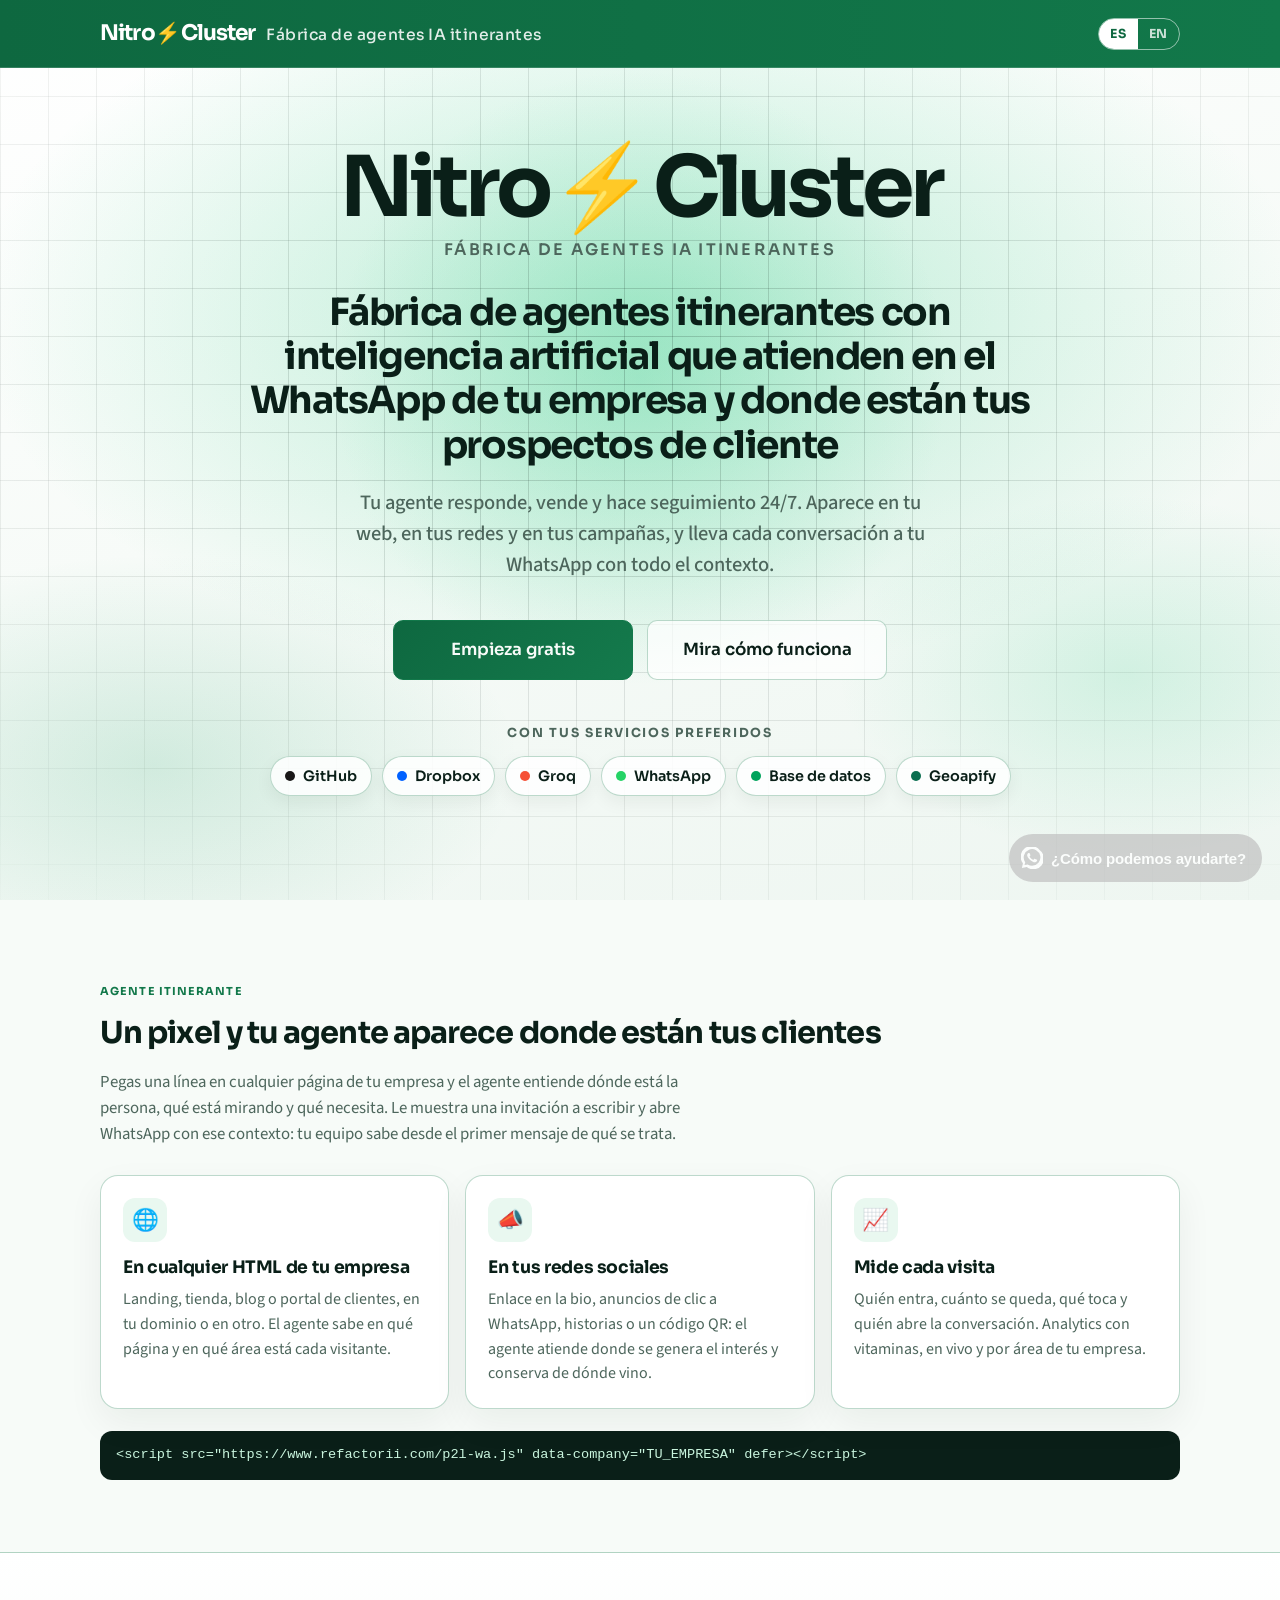
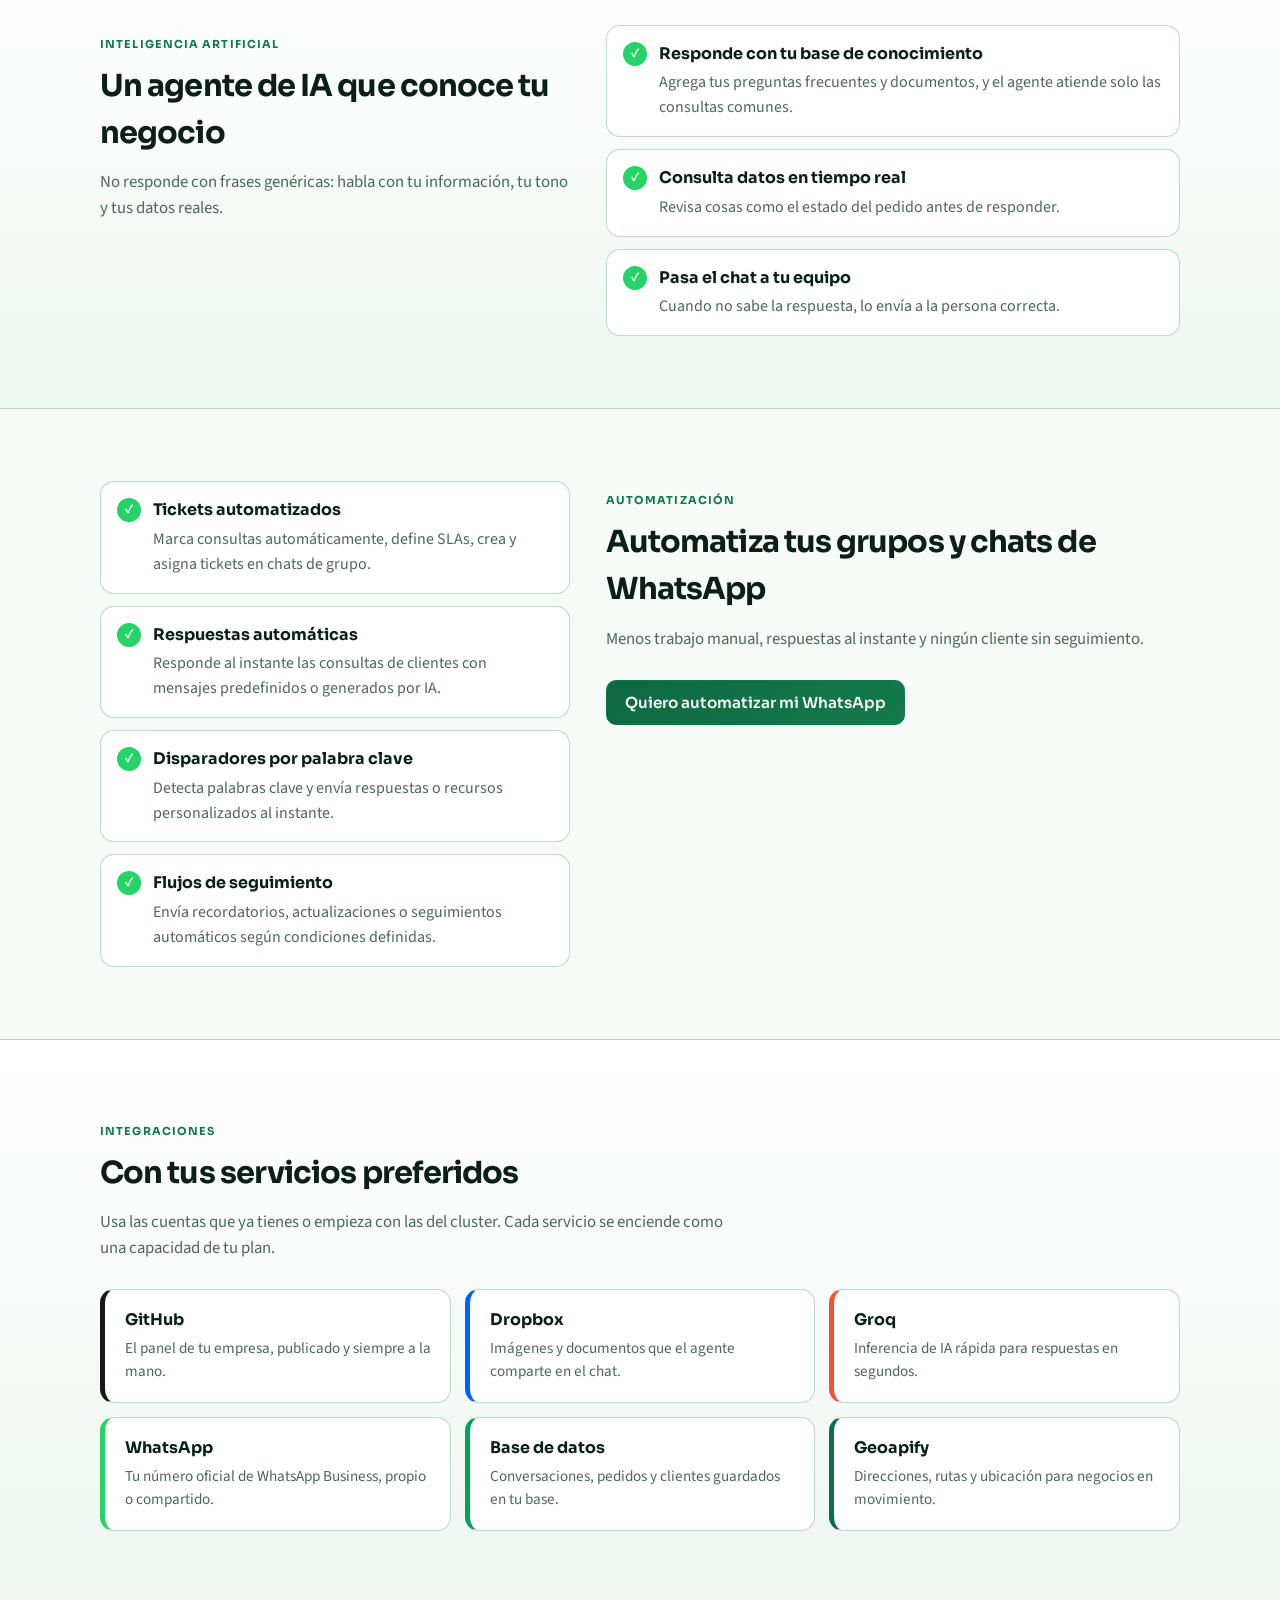
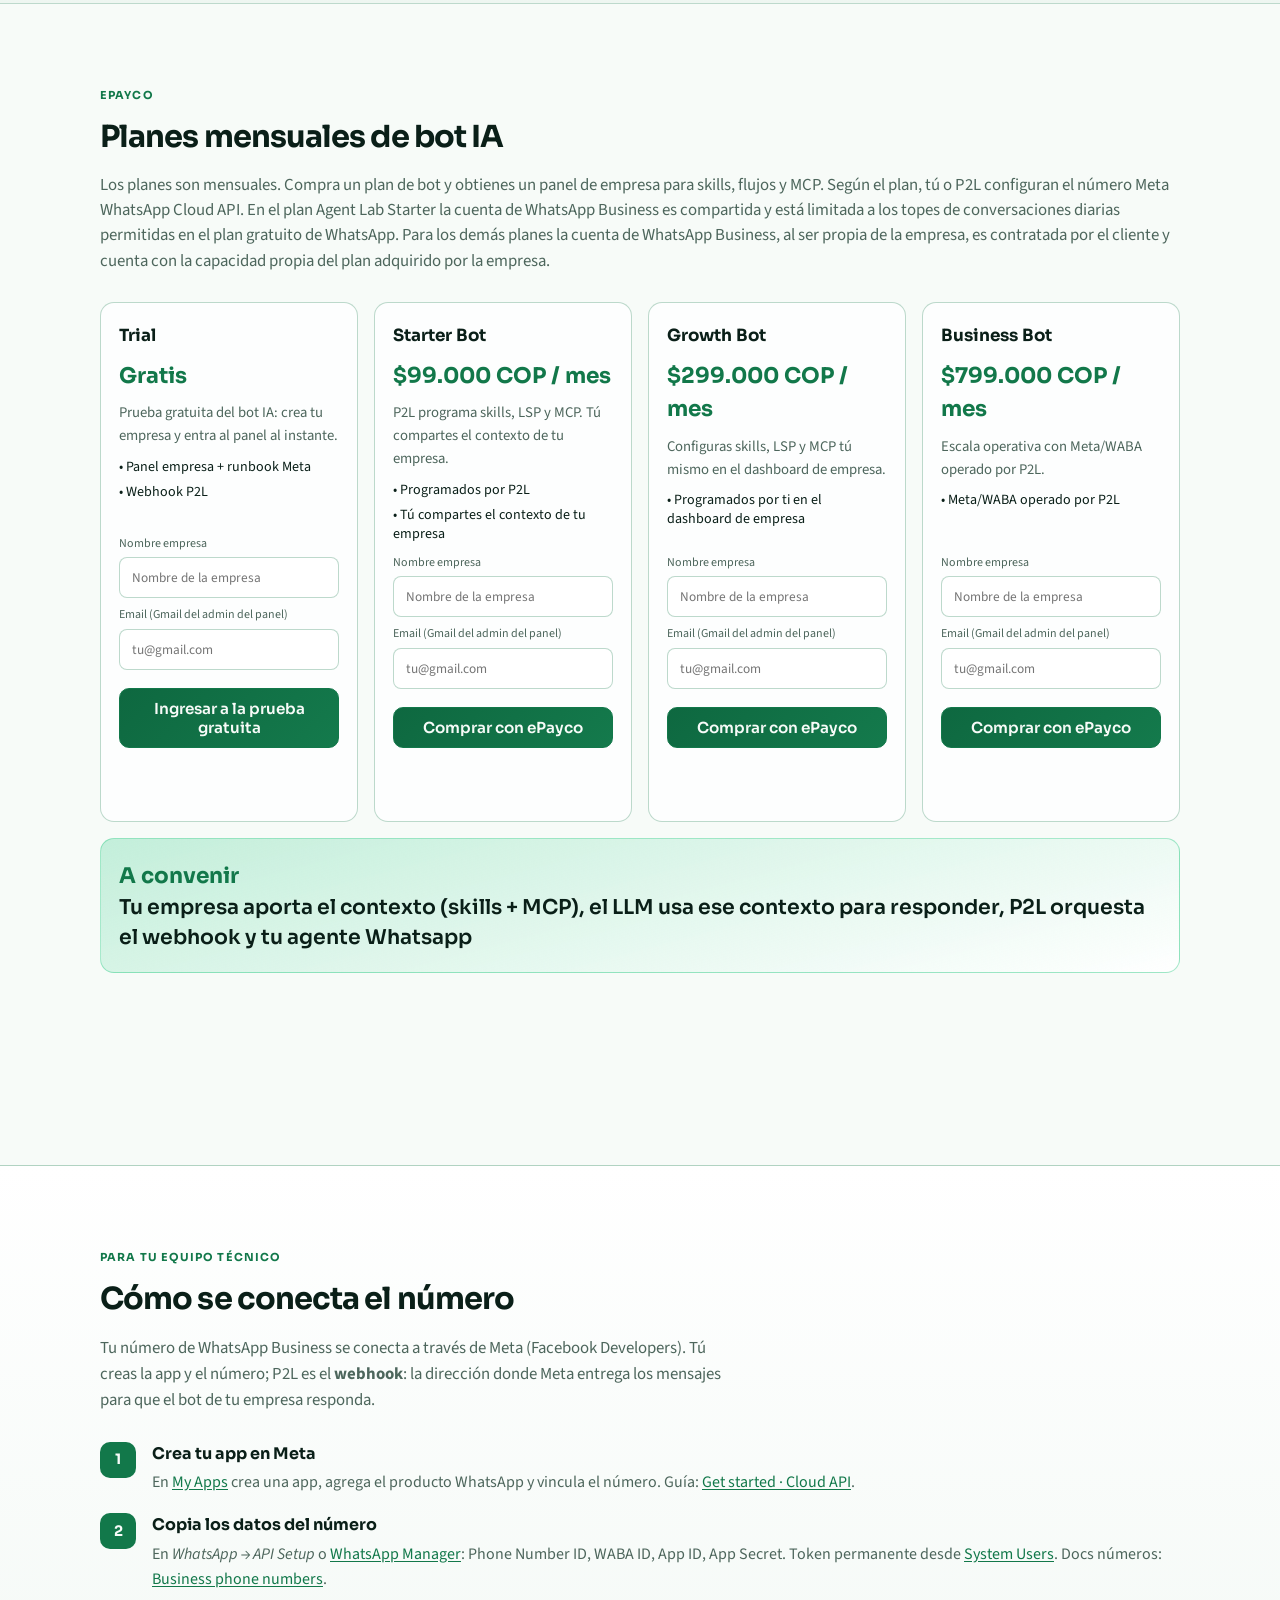
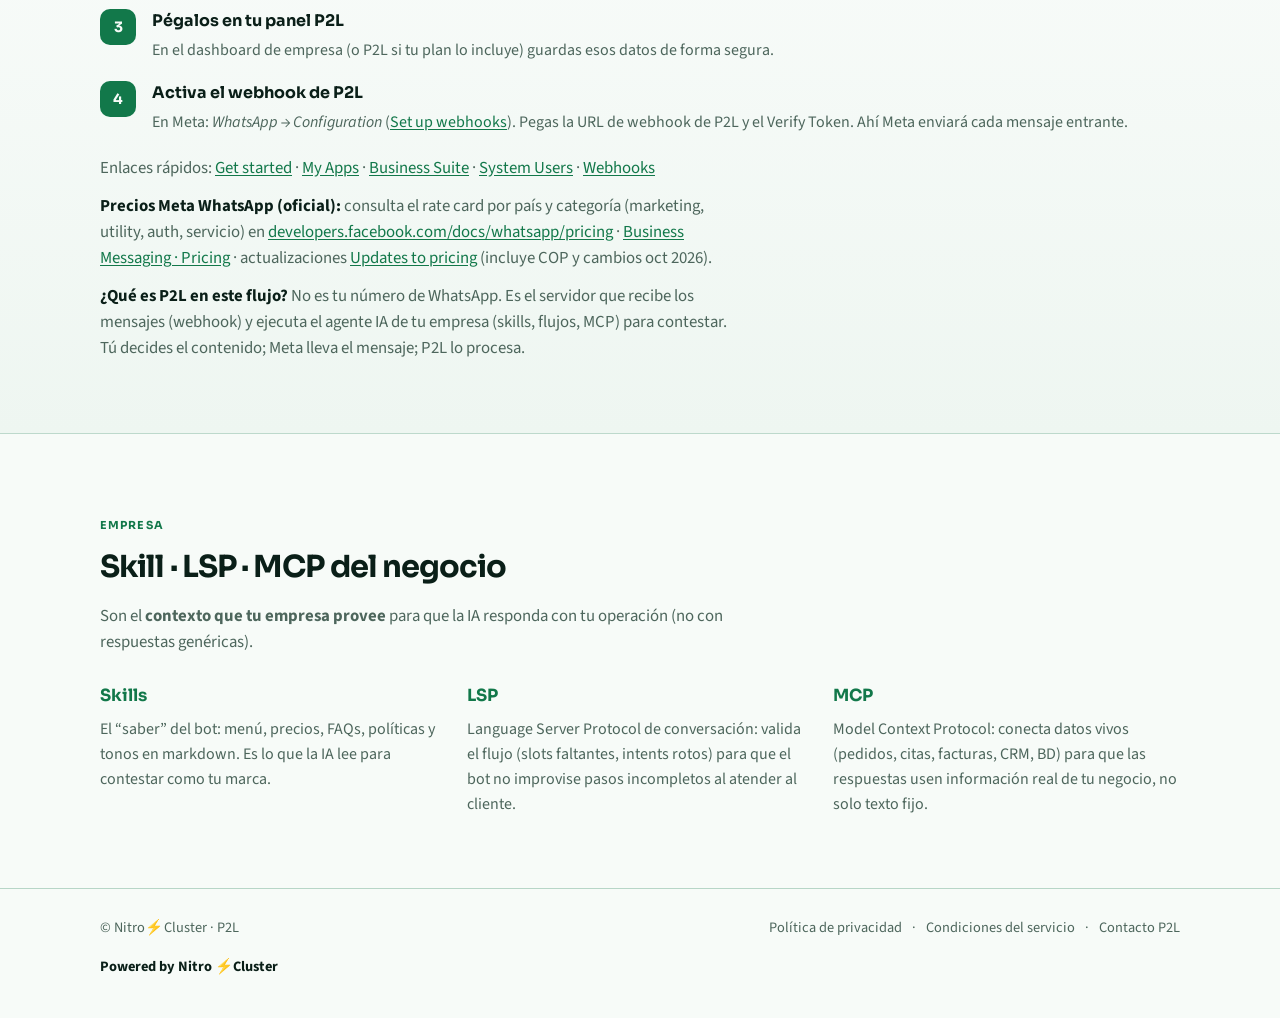
==== commit 160b8a2d: "landing: Nitro⚡Cluster — enfoque comercial (agente itinerante, IA que conoce tu negocio, automatizac" ====
--- a/index.html
+++ b/index.html
@@ -3,8 +3,8 @@
 <head>
   <meta charset="UTF-8" />
   <meta name="viewport" content="width=device-width, initial-scale=1.0" />
-  <title>P2L — WhatsApp IA Bot Factory</title>
-  <meta name="description" content="Bot WhatsApp a la medida: respuestas automáticas, IA/LLM, menús, pedidos, citas, facturas, escalado a humano, notificaciones y registro de conversaciones." />
+  <title>Nitro⚡Cluster — Fábrica de agentes IA itinerantes para WhatsApp</title>
+  <meta name="description" content="Agentes de IA que atienden en el WhatsApp de tu empresa y aparecen donde están tus clientes: en tu web, en tus redes y en tus campañas. Conecta GitHub, Dropbox, Groq, WhatsApp, tu base de datos y Geoapify." />
   <meta name="robots" content="index, follow, max-image-preview:large, max-snippet:-1" />
   <meta name="theme-color" content="#f7fbf8" />
   <link rel="canonical" href="https://wbsckt3.github.io/p2l-cluster-whatsapp-bot-factory-planes-landing/" />
@@ -12,14 +12,14 @@
 
   <meta property="og:type" content="website" />
   <meta property="og:url" content="https://wbsckt3.github.io/p2l-cluster-whatsapp-bot-factory-planes-landing/" />
-  <meta property="og:title" content="P2L — WhatsApp IA Bot Factory" />
+  <meta property="og:title" content="Nitro⚡Cluster — Fábrica de agentes IA itinerantes para WhatsApp" />
   <meta property="og:description" content="Bot WhatsApp a la medida de tu empresa: IA, pedidos, citas, facturas, menús y escalado a humano." />
   <meta property="og:image" content="https://wbsckt3.github.io/p2l-cluster-whatsapp-bot-factory-planes-landing/assets/p2l-mark.svg" />
   <meta property="og:site_name" content="P2L" />
   <meta property="og:locale" content="es_ES" />
 
   <meta name="twitter:card" content="summary_large_image" />
-  <meta name="twitter:title" content="P2L — WhatsApp IA Bot Factory" />
+  <meta name="twitter:title" content="Nitro⚡Cluster — Fábrica de agentes IA itinerantes para WhatsApp" />
   <meta name="twitter:description" content="Bot WhatsApp a la medida: IA, pedidos, citas, facturas, menús y escalado a humano." />
   <meta name="twitter:image" content="https://wbsckt3.github.io/p2l-cluster-whatsapp-bot-factory-planes-landing/assets/p2l-mark.svg" />
 
@@ -242,7 +242,7 @@
     .hero__brand {
       margin: 0;
       font-family: Sora, sans-serif;
-      font-size: clamp(3rem, 11vw, 5.75rem);
+      font-size: clamp(2.3rem, 8.5vw, 5.25rem);
       font-weight: 700;
       letter-spacing: -0.05em;
       line-height: 0.95;
@@ -304,6 +304,90 @@
     }
     @media (prefers-reduced-motion: reduce) {
       .hero__bg::before, .hero__content { animation: none; }
+    }
+
+    .bolt { color: #f5b301; margin: 0 0.02em; }
+    .brand__name .bolt { font-size: 0.95em; }
+    .stack { margin-top: clamp(28px, 5vh, 44px); width: 100%; }
+    .stack__label {
+      margin: 0 0 12px;
+      font-family: Sora, sans-serif;
+      font-size: 0.78rem;
+      font-weight: 700;
+      letter-spacing: 0.14em;
+      text-transform: uppercase;
+      color: var(--muted);
+    }
+    .stack__list {
+      display: flex; flex-wrap: wrap; justify-content: center; gap: 10px;
+      margin: 0; padding: 0; list-style: none;
+    }
+    .stack__list li {
+      display: inline-flex; align-items: center; gap: 8px;
+      padding: 8px 14px;
+      border-radius: 999px;
+      background: rgba(255, 255, 255, 0.85);
+      border: 1px solid var(--line);
+      font-family: Sora, sans-serif; font-weight: 600; font-size: 0.9rem;
+      box-shadow: 0 6px 18px rgba(10, 31, 24, 0.06);
+    }
+    .stack__dot { width: 10px; height: 10px; border-radius: 50%; background: var(--c); }
+    .feat-grid {
+      display: grid; grid-template-columns: repeat(3, minmax(0, 1fr)); gap: 16px;
+      margin: 8px 0 22px;
+    }
+    .feat-card {
+      padding: 22px;
+      border-radius: 18px;
+      background: #fff;
+      border: 1px solid var(--line);
+      box-shadow: 0 14px 36px rgba(10, 31, 24, 0.06);
+      transition: transform 0.2s ease, box-shadow 0.2s ease;
+    }
+    .feat-card:hover { transform: translateY(-3px); box-shadow: 0 18px 44px rgba(18, 120, 74, 0.14); }
+    .feat-card__icon {
+      display: inline-grid; place-items: center;
+      width: 44px; height: 44px; border-radius: 12px;
+      background: #e9f8f0; font-size: 1.35rem; margin-bottom: 12px;
+    }
+    .feat-card h3 { margin: 0 0 6px; font-family: Sora, sans-serif; font-size: 1.08rem; letter-spacing: -0.02em; }
+    .feat-card p { margin: 0; color: var(--muted); }
+    .pixel-code {
+      margin: 0; padding: 14px 16px; overflow-x: auto;
+      border-radius: 12px; background: #0a1f18; color: #c9f5de;
+      font-size: 0.85rem; line-height: 1.5;
+    }
+    .split { display: grid; grid-template-columns: minmax(0, 0.9fr) minmax(0, 1.1fr); gap: 36px; align-items: start; }
+    .split--rev > :first-child { order: 2; }
+    .feat-list { margin: 0; padding: 0; list-style: none; display: grid; gap: 12px; }
+    .feat-list li {
+      display: grid; gap: 4px;
+      padding: 16px 18px 16px 52px;
+      position: relative;
+      border-radius: 14px; background: #fff; border: 1px solid var(--line);
+    }
+    .feat-list li::before {
+      content: "✓";
+      position: absolute; left: 16px; top: 16px;
+      width: 24px; height: 24px; border-radius: 50%;
+      display: grid; place-items: center;
+      background: #25d366; color: #fff; font-weight: 700; font-size: 0.8rem;
+    }
+    .feat-list strong { font-family: Sora, sans-serif; font-size: 1rem; }
+    .feat-list span { color: var(--muted); }
+    .svc-grid { display: grid; grid-template-columns: repeat(3, minmax(0, 1fr)); gap: 14px; }
+    .svc {
+      padding: 18px 18px 18px 20px;
+      border-radius: 14px; background: #fff;
+      border: 1px solid var(--line);
+      border-left: 5px solid var(--c);
+    }
+    .svc h3 { margin: 0 0 4px; font-family: Sora, sans-serif; font-size: 1rem; }
+    .svc p { margin: 0; color: var(--muted); font-size: 0.95rem; }
+    @media (max-width: 860px) {
+      .feat-grid, .svc-grid { grid-template-columns: 1fr; }
+      .split { grid-template-columns: 1fr; gap: 20px; }
+      .split--rev > :first-child { order: 0; }
     }
 
     .section { padding: 72px 0; }
@@ -767,8 +851,8 @@
   <header class="site-header">
     <div class="wrap site-header__inner">
       <a class="brand" href="#top">
-        <span class="brand__name">P2L</span>
-        <span class="brand__product" data-i18n="brand.product">WhatsApp IA Bot Factory</span>
+        <span class="brand__name">Nitro<span class="bolt" aria-hidden="true">⚡</span>Cluster</span>
+        <span class="brand__product" data-i18n="brand.product">Fábrica de agentes IA itinerantes</span>
       </a>
       <div class="lang-switch" role="group" aria-label="Idioma">
         <button type="button" data-lang="es" class="is-on" aria-pressed="true">ES</button>
@@ -782,15 +866,126 @@
       <div class="hero__bg" aria-hidden="true"></div>
       <div class="wrap hero__content">
         <div class="hero__brand-row">
-          <p class="hero__brand">P2L</p>
-          <p class="hero__product" data-i18n="brand.product">WhatsApp IA Bot Factory</p>
+          <p class="hero__brand">Nitro<span class="bolt" aria-hidden="true">⚡</span>Cluster</p>
+          <p class="hero__product" data-i18n="brand.product">Fábrica de agentes IA itinerantes</p>
         </div>
-        <h1 class="hero__title" data-i18n="hero.title">Crea tu asistente de inteligencia artificial que atiende a través de tu número de WhatsApp 24/7/365 y a la medida de tu negocio</h1>
+        <h1 class="hero__title" data-i18n="hero.title">Fábrica de agentes itinerantes con inteligencia artificial que atienden en el WhatsApp de tu empresa y donde están tus prospectos de cliente</h1>
         <p class="hero__lead" data-i18n="hero.lead">
-          Respuestas automáticas, IA, pedidos, citas, facturas y escalado a humano — con runbook Meta listo para conectar tu número.
+          Tu agente responde, vende y hace seguimiento 24/7. Aparece en tu web, en tus redes y en tus campañas,
+          y lleva cada conversación a tu WhatsApp con todo el contexto.
         </p>
         <div class="hero__ctas">
-          <a class="btn btn--primary btn--lg" href="#planes" data-i18n="hero.ctaPlans">Ver planes y comprar</a>
+          <a class="btn btn--primary btn--lg" href="#planes" data-i18n="hero.ctaPlans">Empieza gratis</a>
+          <a class="btn btn--ghost btn--lg" href="#itinerante" data-i18n="hero.ctaHow">Mira cómo funciona</a>
+        </div>
+        <div class="stack" aria-label="Servicios compatibles">
+          <p class="stack__label" data-i18n="stack.label">Con tus servicios preferidos</p>
+          <ul class="stack__list">
+            <li><span class="stack__dot" style="--c:#181717"></span>GitHub</li>
+            <li><span class="stack__dot" style="--c:#0061ff"></span>Dropbox</li>
+            <li><span class="stack__dot" style="--c:#f55036"></span>Groq</li>
+            <li><span class="stack__dot" style="--c:#25d366"></span>WhatsApp</li>
+            <li><span class="stack__dot" style="--c:#00a35c"></span><span data-i18n="stack.db">Base de datos</span></li>
+            <li><span class="stack__dot" style="--c:#0b6e4f"></span>Geoapify</li>
+          </ul>
+        </div>
+      </div>
+    </section>
+
+    <section class="section" id="itinerante">
+      <div class="wrap">
+        <p class="section__tag" data-i18n="it.tag">Agente itinerante</p>
+        <h2 class="section__title" data-i18n="it.title">Un pixel y tu agente aparece donde están tus clientes</h2>
+        <p class="section__lead" data-i18n="it.lead">
+          Pegas una línea en cualquier página de tu empresa y el agente entiende dónde está la persona, qué está mirando y qué necesita.
+          Le muestra una invitación a escribir y abre WhatsApp con ese contexto: tu equipo sabe desde el primer mensaje de qué se trata.
+        </p>
+        <div class="feat-grid">
+          <article class="feat-card">
+            <span class="feat-card__icon" aria-hidden="true">🌐</span>
+            <h3 data-i18n="it.web.t">En cualquier HTML de tu empresa</h3>
+            <p data-i18n="it.web.p">Landing, tienda, blog o portal de clientes, en tu dominio o en otro. El agente sabe en qué página y en qué área está cada visitante.</p>
+          </article>
+          <article class="feat-card">
+            <span class="feat-card__icon" aria-hidden="true">📣</span>
+            <h3 data-i18n="it.social.t">En tus redes sociales</h3>
+            <p data-i18n="it.social.p">Enlace en la bio, anuncios de clic a WhatsApp, historias o un código QR: el agente atiende donde se genera el interés y conserva de dónde vino.</p>
+          </article>
+          <article class="feat-card">
+            <span class="feat-card__icon" aria-hidden="true">📈</span>
+            <h3 data-i18n="it.measure.t">Mide cada visita</h3>
+            <p data-i18n="it.measure.p">Quién entra, cuánto se queda, qué toca y quién abre la conversación. Analytics con vitaminas, en vivo y por área de tu empresa.</p>
+          </article>
+        </div>
+        <pre class="pixel-code" aria-label="Ejemplo del pixel"><code>&lt;script src="https://www.refactorii.com/p2l-wa.js" data-company="TU_EMPRESA" defer&gt;&lt;/script&gt;</code></pre>
+      </div>
+    </section>
+
+    <section class="section section--alt" id="agente">
+      <div class="wrap split">
+        <div>
+          <p class="section__tag" data-i18n="ag.tag">Inteligencia artificial</p>
+          <h2 class="section__title" data-i18n="ag.title">Un agente de IA que conoce tu negocio</h2>
+          <p class="section__lead" data-i18n="ag.lead">No responde con frases genéricas: habla con tu información, tu tono y tus datos reales.</p>
+        </div>
+        <ul class="feat-list">
+          <li>
+            <strong data-i18n="ag.kb.t">Responde con tu base de conocimiento</strong>
+            <span data-i18n="ag.kb.p">Agrega tus preguntas frecuentes y documentos, y el agente atiende solo las consultas comunes.</span>
+          </li>
+          <li>
+            <strong data-i18n="ag.live.t">Consulta datos en tiempo real</strong>
+            <span data-i18n="ag.live.p">Revisa cosas como el estado del pedido antes de responder.</span>
+          </li>
+          <li>
+            <strong data-i18n="ag.handoff.t">Pasa el chat a tu equipo</strong>
+            <span data-i18n="ag.handoff.p">Cuando no sabe la respuesta, lo envía a la persona correcta.</span>
+          </li>
+        </ul>
+      </div>
+    </section>
+
+    <section class="section" id="automatiza">
+      <div class="wrap split split--rev">
+        <div>
+          <p class="section__tag" data-i18n="au.tag">Automatización</p>
+          <h2 class="section__title" data-i18n="au.title">Automatiza tus grupos y chats de WhatsApp</h2>
+          <p class="section__lead" data-i18n="au.lead">Menos trabajo manual, respuestas al instante y ningún cliente sin seguimiento.</p>
+          <a class="btn btn--primary" href="#planes" data-i18n="au.cta">Quiero automatizar mi WhatsApp</a>
+        </div>
+        <ul class="feat-list">
+          <li>
+            <strong data-i18n="au.tickets.t">Tickets automatizados</strong>
+            <span data-i18n="au.tickets.p">Marca consultas automáticamente, define SLAs, crea y asigna tickets en chats de grupo.</span>
+          </li>
+          <li>
+            <strong data-i18n="au.auto.t">Respuestas automáticas</strong>
+            <span data-i18n="au.auto.p">Responde al instante las consultas de clientes con mensajes predefinidos o generados por IA.</span>
+          </li>
+          <li>
+            <strong data-i18n="au.kw.t">Disparadores por palabra clave</strong>
+            <span data-i18n="au.kw.p">Detecta palabras clave y envía respuestas o recursos personalizados al instante.</span>
+          </li>
+          <li>
+            <strong data-i18n="au.flow.t">Flujos de seguimiento</strong>
+            <span data-i18n="au.flow.p">Envía recordatorios, actualizaciones o seguimientos automáticos según condiciones definidas.</span>
+          </li>
+        </ul>
+      </div>
+    </section>
+
+    <section class="section section--alt" id="servicios">
+      <div class="wrap">
+        <p class="section__tag" data-i18n="sv.tag">Integraciones</p>
+        <h2 class="section__title" data-i18n="sv.title">Con tus servicios preferidos</h2>
+        <p class="section__lead" data-i18n="sv.lead">Usa las cuentas que ya tienes o empieza con las del cluster. Cada servicio se enciende como una capacidad de tu plan.</p>
+        <div class="svc-grid">
+          <article class="svc" style="--c:#181717"><h3>GitHub</h3><p data-i18n="sv.github">El panel de tu empresa, publicado y siempre a la mano.</p></article>
+          <article class="svc" style="--c:#0061ff"><h3>Dropbox</h3><p data-i18n="sv.dropbox">Imágenes y documentos que el agente comparte en el chat.</p></article>
+          <article class="svc" style="--c:#f55036"><h3>Groq</h3><p data-i18n="sv.groq">Inferencia de IA rápida para respuestas en segundos.</p></article>
+          <article class="svc" style="--c:#25d366"><h3>WhatsApp</h3><p data-i18n="sv.whatsapp">Tu número oficial de WhatsApp Business, propio o compartido.</p></article>
+          <article class="svc" style="--c:#00a35c"><h3 data-i18n="stack.db">Base de datos</h3><p data-i18n="sv.db">Conversaciones, pedidos y clientes guardados en tu base.</p></article>
+          <article class="svc" style="--c:#0b6e4f"><h3>Geoapify</h3><p data-i18n="sv.geo">Direcciones, rutas y ubicación para negocios en movimiento.</p></article>
         </div>
       </div>
     </section>
@@ -814,7 +1009,7 @@
 
     <section class="section section--alt" id="conectar">
       <div class="wrap">
-        <p class="section__tag">WhatsApp</p>
+        <p class="section__tag" data-i18n="connect.tag">Para tu equipo técnico</p>
         <h2 class="section__title" data-i18n="connect.title">Cómo se conecta el número</h2>
         <p class="section__lead" data-i18n-html="connect.lead">
           Tu número de WhatsApp Business se conecta a través de Meta (Facebook Developers).
@@ -918,7 +1113,7 @@
 
   <footer class="site-footer">
     <div class="wrap site-footer__inner">
-      <span>© P2L</span>
+      <span>© Nitro<span class="bolt" aria-hidden="true">⚡</span>Cluster · P2L</span>
       <span class="site-footer__links">
         <a href="privacidad.html" data-i18n="footer.privacy">Política de privacidad</a>
         <span aria-hidden="true">·</span>
@@ -1014,12 +1209,55 @@
       'status.noAttrs': 'Sin atributos ePayco',
       'status.trialError': 'Error al crear la prueba',
       'status.freeError': 'Error checkout gratis',
-      'meta.title': 'P2L — WhatsApp IA Bot Factory',
-      'meta.description': 'Bot WhatsApp a la medida: respuestas automáticas, IA/LLM, menús, pedidos, citas, facturas, escalado a humano, notificaciones y registro de conversaciones.'
+      'meta.title': 'Nitro⚡Cluster — Fábrica de agentes IA itinerantes para WhatsApp',
+      'meta.description': 'Agentes de IA que atienden en el WhatsApp de tu empresa y aparecen donde están tus clientes: en tu web, en tus redes y en tus campañas. Conecta GitHub, Dropbox, Groq, WhatsApp, tu base de datos y Geoapify.'
     },
     en: {
-      'brand.product': 'WhatsApp AI Bot Factory',
-      'hero.title': 'Create the artificial intelligence assistant that serves customers through your WhatsApp number 24/7/365, tailored to your business',
+      'brand.product': 'Roaming AI agent factory',
+      'hero.title': 'A factory of roaming AI agents that serve customers on your company WhatsApp and wherever your prospects are',
+      'hero.ctaHow': 'See how it works',
+      'stack.label': 'With your favourite services',
+      'stack.db': 'Database',
+      'it.tag': 'Roaming agent',
+      'it.title': 'One pixel and your agent shows up where your customers are',
+      'it.lead': 'Paste one line on any of your company pages and the agent understands where the person is, what they are looking at and what they need. It invites them to write and opens WhatsApp with that context, so your team knows what it is about from the first message.',
+      'it.web.t': 'On any of your company HTML pages',
+      'it.web.p': 'Landing page, store, blog or customer portal, on your domain or another one. The agent knows which page and which area each visitor is in.',
+      'it.social.t': 'On your social networks',
+      'it.social.p': 'Link in bio, click-to-WhatsApp ads, stories or a QR code: the agent serves people where the interest starts and keeps track of where they came from.',
+      'it.measure.t': 'Measure every visit',
+      'it.measure.p': 'Who comes in, how long they stay, what they tap and who opens the conversation. Analytics on steroids, live and per area of your company.',
+      'ag.tag': 'Artificial intelligence',
+      'ag.title': 'An AI agent that knows your business',
+      'ag.lead': 'No generic answers: it speaks with your information, your tone and your real data.',
+      'ag.kb.t': 'Answers from your knowledge base',
+      'ag.kb.p': 'Add your FAQs and documents, and the agent handles common questions on its own.',
+      'ag.live.t': 'Checks real-time data',
+      'ag.live.p': 'Looks up things like order status before replying.',
+      'ag.handoff.t': 'Hands the chat to your team',
+      'ag.handoff.p': 'When it does not know the answer, it sends it to the right person.',
+      'au.tag': 'Automation',
+      'au.title': 'Automate your WhatsApp groups and chats',
+      'au.lead': 'Less manual work, instant answers and no customer left without follow-up.',
+      'au.cta': 'I want to automate my WhatsApp',
+      'au.tickets.t': 'Automated tickets',
+      'au.tickets.p': 'Tag questions automatically, set SLAs, create and assign tickets in group chats.',
+      'au.auto.t': 'Automatic replies',
+      'au.auto.p': 'Answer customer questions instantly with predefined or AI-generated messages.',
+      'au.kw.t': 'Keyword triggers',
+      'au.kw.p': 'Detect keywords and instantly send tailored replies or resources.',
+      'au.flow.t': 'Follow-up flows',
+      'au.flow.p': 'Send reminders, updates or automatic follow-ups based on the conditions you set.',
+      'sv.tag': 'Integrations',
+      'sv.title': 'With your favourite services',
+      'sv.lead': 'Use the accounts you already have or start with the cluster ones. Each service turns on as a capability of your plan.',
+      'sv.github': 'Your company panel, published and always at hand.',
+      'sv.dropbox': 'Images and documents the agent shares in the chat.',
+      'sv.groq': 'Fast AI inference for answers in seconds.',
+      'sv.whatsapp': 'Your official WhatsApp Business number, own or shared.',
+      'sv.db': 'Conversations, orders and customers stored in your database.',
+      'sv.geo': 'Addresses, routes and location for businesses on the move.',
+      'connect.tag': 'For your tech team',
       'wa.fab': 'How can we help you?',
       'wa.panel': 'WhatsApp support',
       'wa.close': 'Close',
@@ -1027,8 +1265,8 @@
       'wa.hello': '👋 Hi, it will be a pleasure to help you',
       'wa.placeholder': 'Describe your question in detail',
       'wa.send': 'Send via WhatsApp',
-      'hero.lead': 'Automatic replies, AI, orders, appointments, invoices and handoff to a human — with a Meta runbook ready to connect your number.',
-      'hero.ctaPlans': 'See plans and buy',
+      'hero.lead': 'Your agent answers, sells and follows up 24/7. It shows up on your website, your social networks and your campaigns, and brings every conversation to your WhatsApp with all the context.',
+      'hero.ctaPlans': 'Start for free',
       'plans.title': 'Monthly AI bot plans',
       'plans.intro1': 'Plans are billed monthly. Buy a bot plan and you get a company panel for skills, flows and MCP. Depending on the plan, you or P2L set up the Meta WhatsApp Cloud API number. On the Agent Lab Starter plan the WhatsApp Business account is shared and limited to the daily conversation caps allowed on the free WhatsApp plan. On the other plans the WhatsApp Business account belongs to the company: the client contracts it and it has the capacity of the plan the company bought.',
       'plans.loading': 'Loading plans…',
@@ -1099,8 +1337,8 @@
       'status.noAttrs': 'Missing ePayco attributes',
       'status.trialError': 'Could not create the trial',
       'status.freeError': 'Free checkout error',
-      'meta.title': 'P2L — WhatsApp AI Bot Factory',
-      'meta.description': 'A WhatsApp bot built to measure: automatic replies, AI/LLM, menus, orders, appointments, invoices, human handoff, notifications and conversation logs.'
+      'meta.title': 'Nitro⚡Cluster — Roaming AI agent factory for WhatsApp',
+      'meta.description': 'AI agents that serve customers on your company WhatsApp and show up where your customers are: on your website, your social networks and your campaigns. Connect GitHub, Dropbox, Groq, WhatsApp, your database and Geoapify.'
     }
   };
   var COPY_EN = {
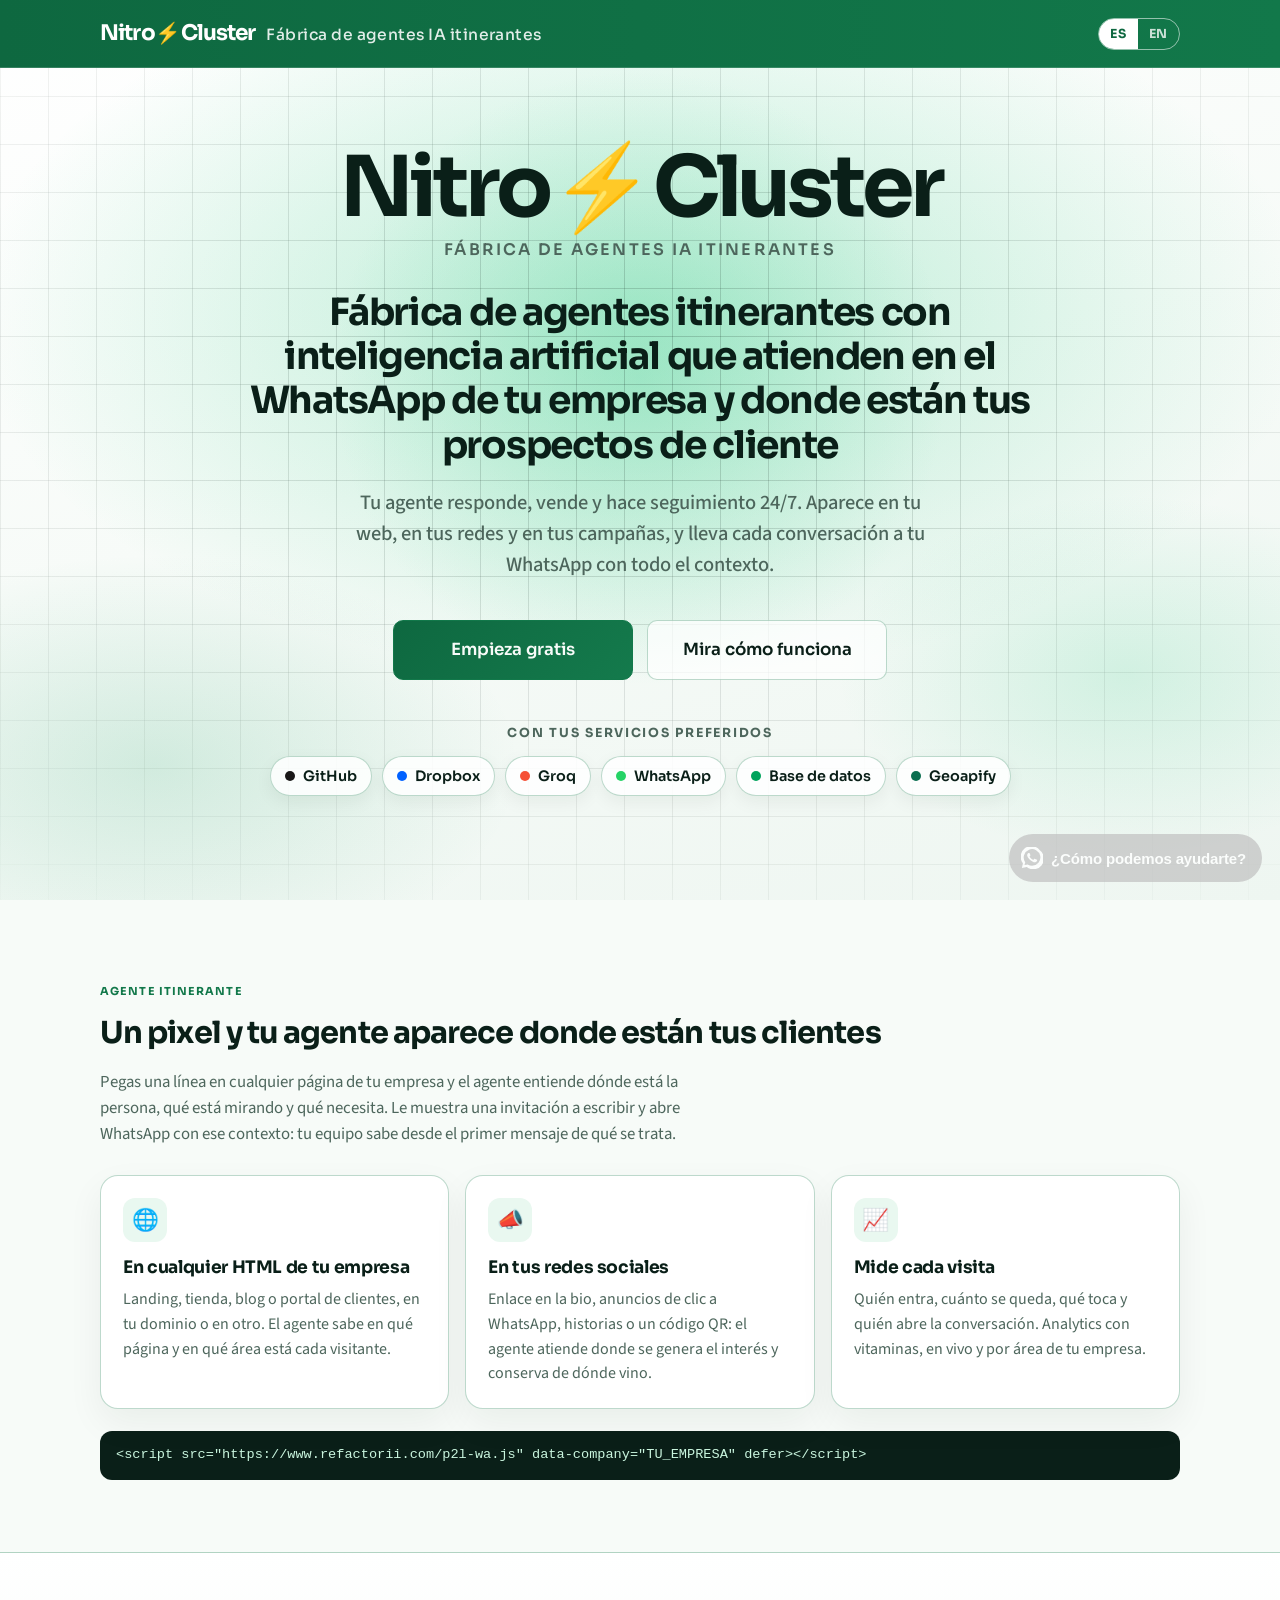
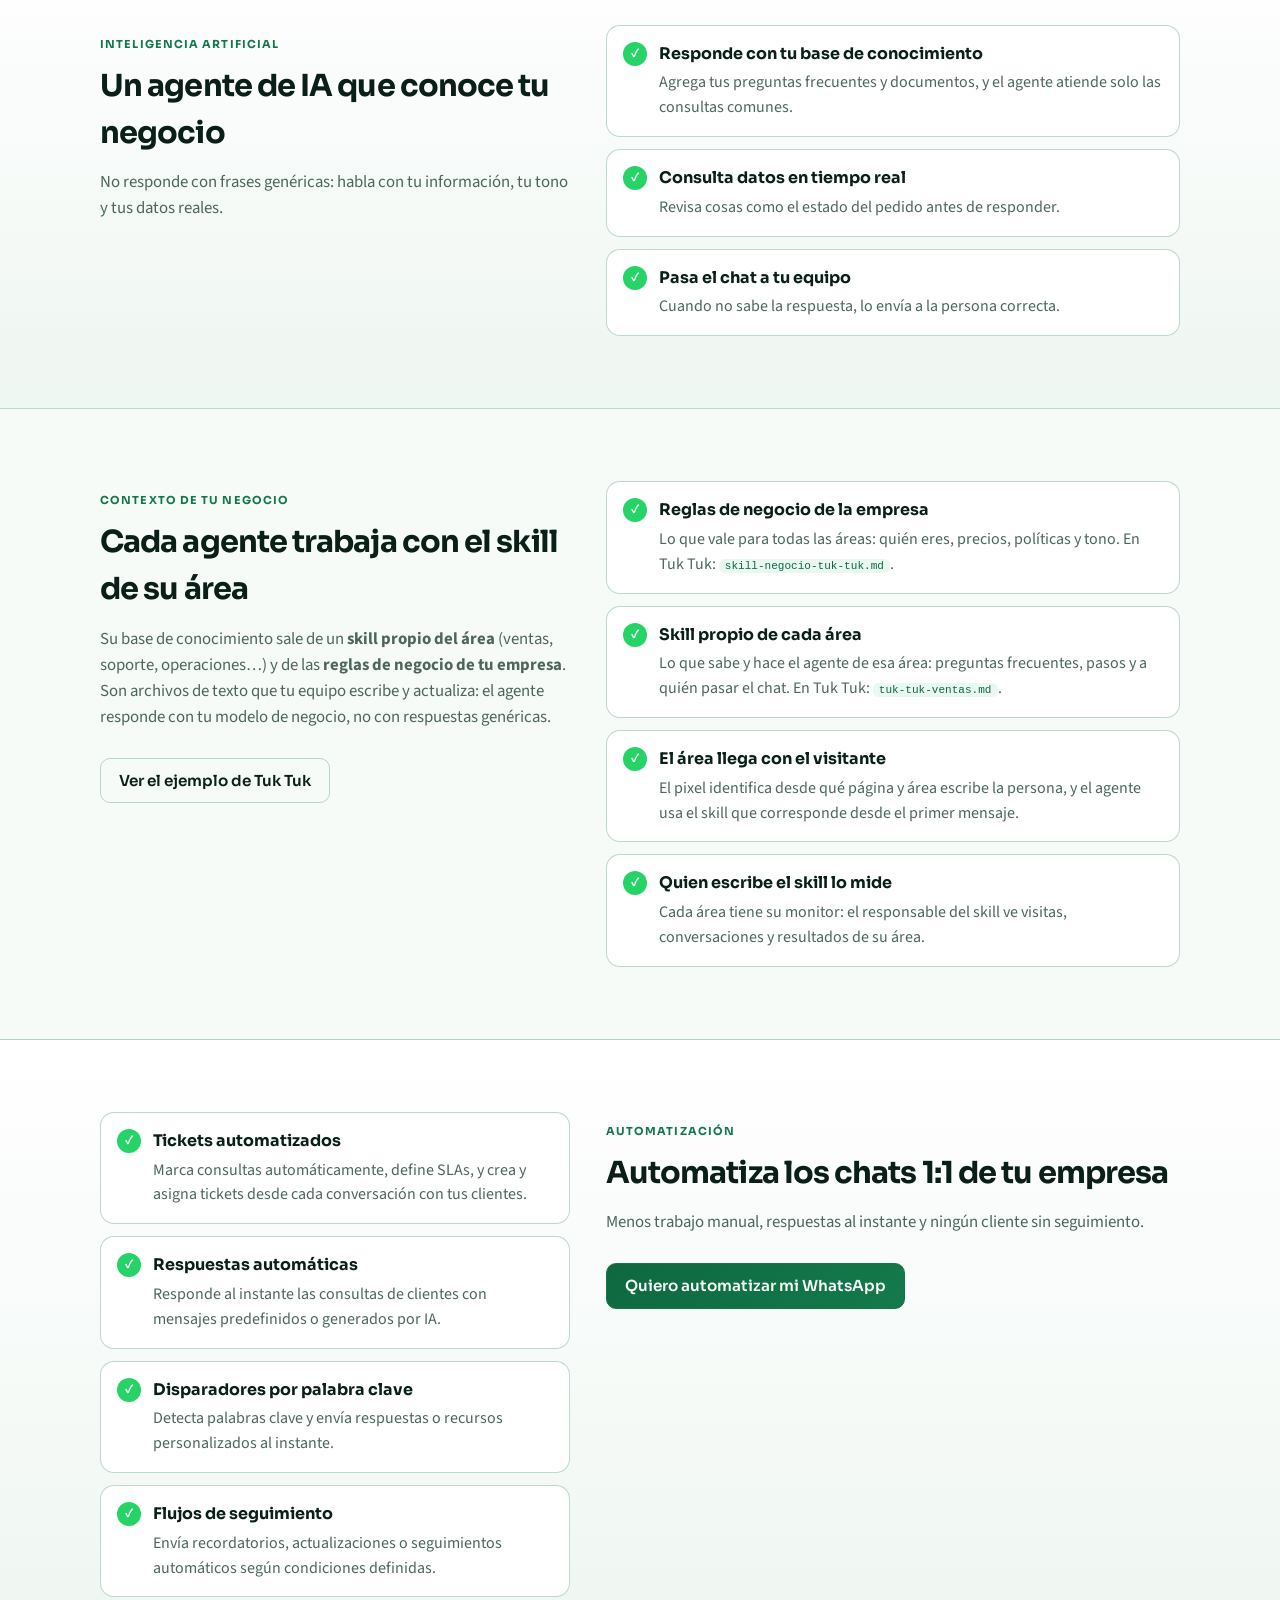
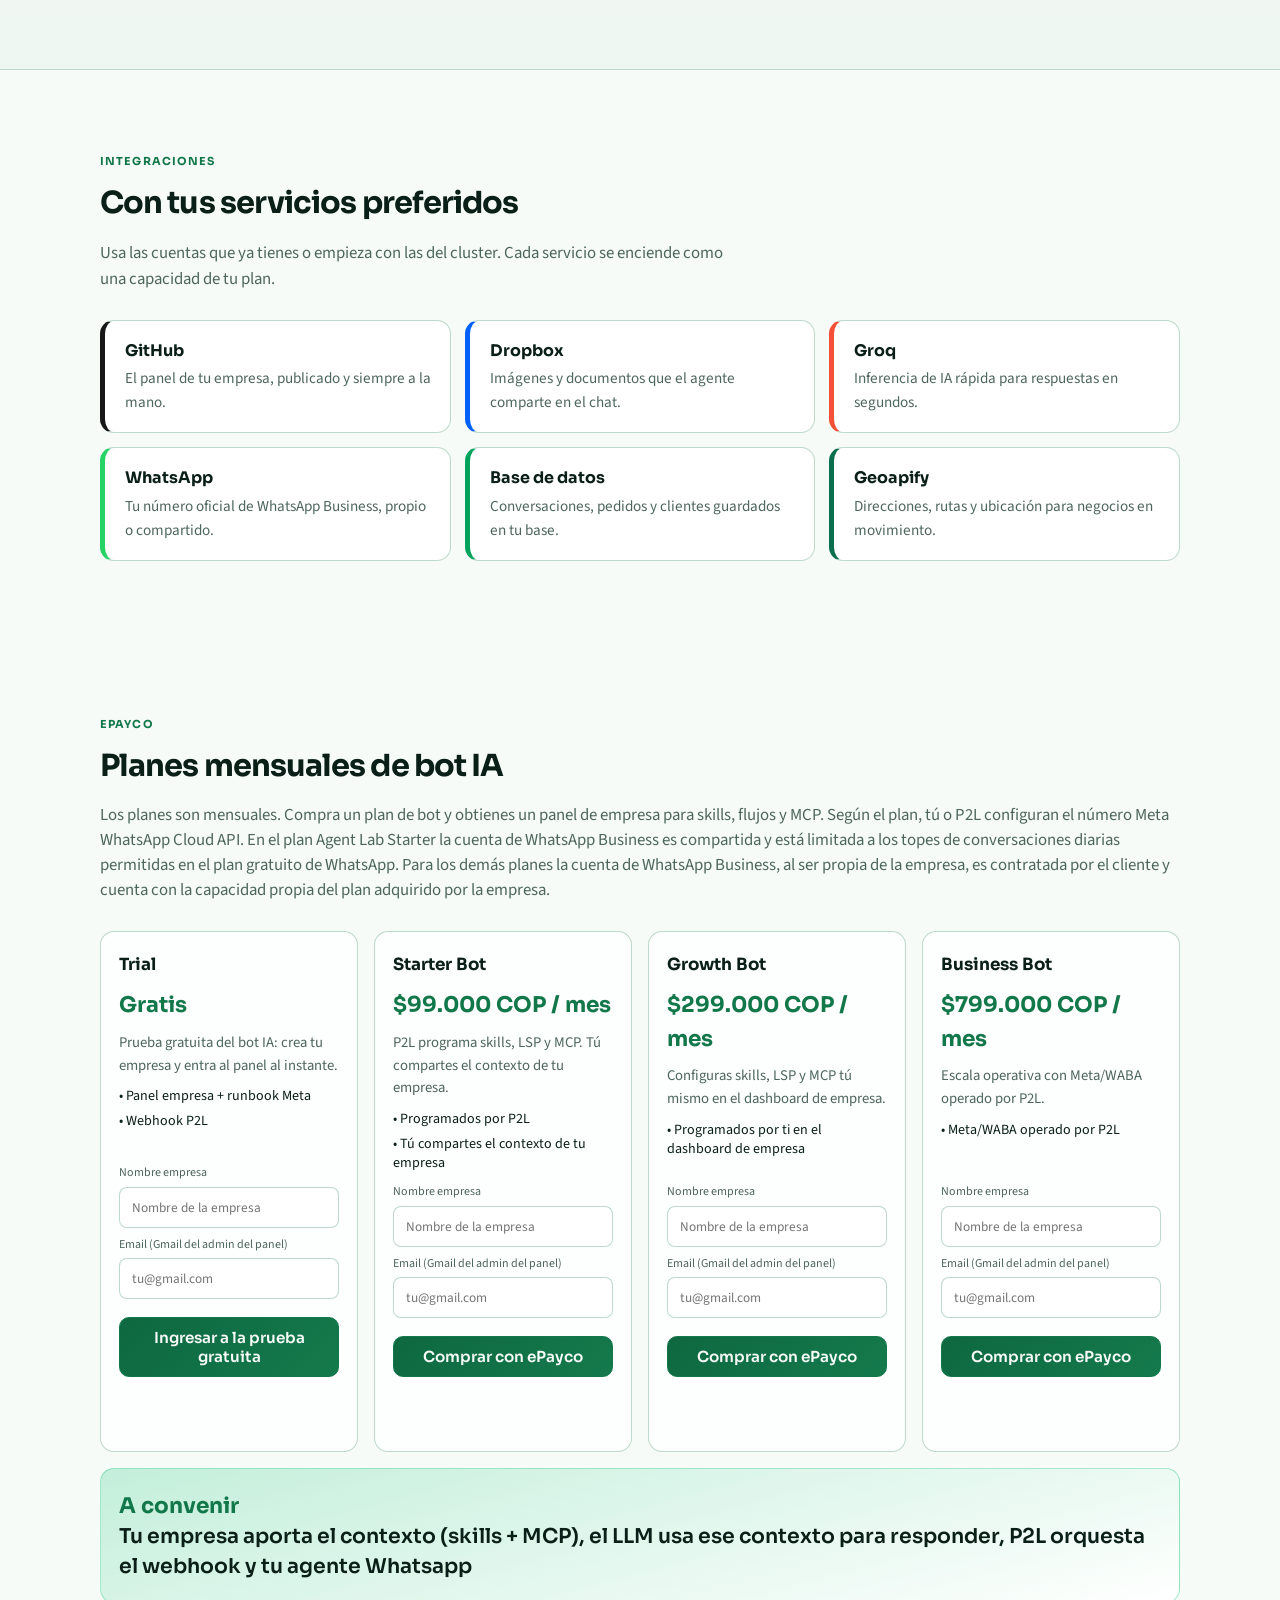
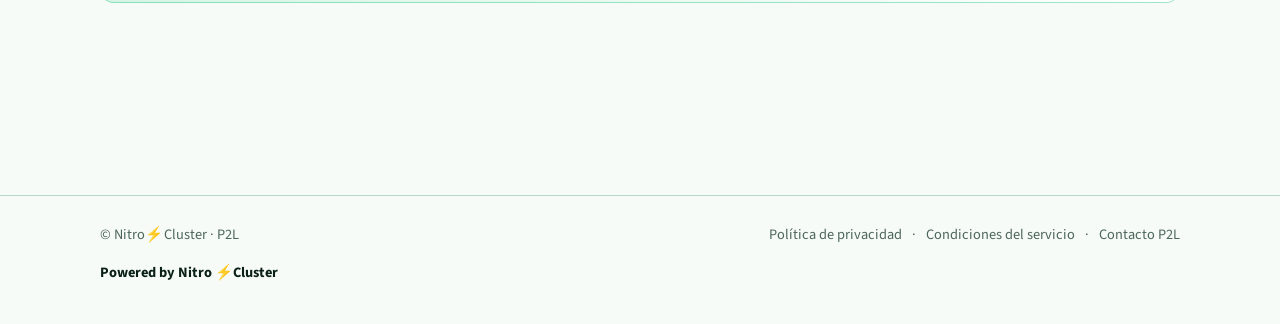
==== commit 47f3c7a8: "landing: cada agente con el skill de su área + reglas de negocio; chats 1:1; fuera la parte técnica " ====
--- a/index.html
+++ b/index.html
@@ -375,6 +375,7 @@
     }
     .feat-list strong { font-family: Sora, sans-serif; font-size: 1rem; }
     .feat-list span { color: var(--muted); }
+    .feat-list code { font-size: 0.85em; background: #e9f8f0; color: #0e6840; padding: 1px 6px; border-radius: 6px; }
     .svc-grid { display: grid; grid-template-columns: repeat(3, minmax(0, 1fr)); gap: 14px; }
     .svc {
       padding: 18px 18px 18px 20px;
@@ -945,18 +946,51 @@
       </div>
     </section>
 
-    <section class="section" id="automatiza">
+    <section class="section" id="skills">
+      <div class="wrap split">
+        <div>
+          <p class="section__tag" data-i18n="sk.tag">Contexto de tu negocio</p>
+          <h2 class="section__title" data-i18n="sk.title">Cada agente trabaja con el skill de su área</h2>
+          <p class="section__lead" data-i18n-html="sk.lead">
+            Su base de conocimiento sale de un <strong>skill propio del área</strong> (ventas, soporte, operaciones…) y de las
+            <strong>reglas de negocio de tu empresa</strong>. Son archivos de texto que tu equipo escribe y actualiza: el agente responde con tu
+            modelo de negocio, no con respuestas genéricas.
+          </p>
+          <a class="btn btn--ghost" href="https://github.com/wbsckt3/tuk-tuk-mobility/tree/gh-pages/skills" target="_blank" rel="noopener" data-i18n="sk.cta">Ver el ejemplo de Tuk Tuk</a>
+        </div>
+        <ul class="feat-list">
+          <li>
+            <strong data-i18n="sk.rules.t">Reglas de negocio de la empresa</strong>
+            <span data-i18n-html="sk.rules.p">Lo que vale para todas las áreas: quién eres, precios, políticas y tono. En Tuk Tuk: <code>skill-negocio-tuk-tuk.md</code>.</span>
+          </li>
+          <li>
+            <strong data-i18n="sk.area.t">Skill propio de cada área</strong>
+            <span data-i18n-html="sk.area.p">Lo que sabe y hace el agente de esa área: preguntas frecuentes, pasos y a quién pasar el chat. En Tuk Tuk: <code>tuk-tuk-ventas.md</code>.</span>
+          </li>
+          <li>
+            <strong data-i18n="sk.route.t">El área llega con el visitante</strong>
+            <span data-i18n="sk.route.p">El pixel identifica desde qué página y área escribe la persona, y el agente usa el skill que corresponde desde el primer mensaje.</span>
+          </li>
+          <li>
+            <strong data-i18n="sk.own.t">Quien escribe el skill lo mide</strong>
+            <span data-i18n="sk.own.p">Cada área tiene su monitor: el responsable del skill ve visitas, conversaciones y resultados de su área.</span>
+          </li>
+        </ul>
+      </div>
+    </section>
+
+    <section class="section section--alt" id="automatiza">
       <div class="wrap split split--rev">
         <div>
           <p class="section__tag" data-i18n="au.tag">Automatización</p>
-          <h2 class="section__title" data-i18n="au.title">Automatiza tus grupos y chats de WhatsApp</h2>
+          <h2 class="section__title" data-i18n="au.title">Automatiza los chats 1:1 de tu empresa</h2>
           <p class="section__lead" data-i18n="au.lead">Menos trabajo manual, respuestas al instante y ningún cliente sin seguimiento.</p>
           <a class="btn btn--primary" href="#planes" data-i18n="au.cta">Quiero automatizar mi WhatsApp</a>
         </div>
         <ul class="feat-list">
           <li>
             <strong data-i18n="au.tickets.t">Tickets automatizados</strong>
-            <span data-i18n="au.tickets.p">Marca consultas automáticamente, define SLAs, crea y asigna tickets en chats de grupo.</span>
+            <span data-i18n="au.tickets.p">Marca consultas automáticamente, define SLAs, y crea y asigna tickets desde cada conversación con tus clientes.</span>
           </li>
           <li>
             <strong data-i18n="au.auto.t">Respuestas automáticas</strong>
@@ -974,7 +1008,7 @@
       </div>
     </section>
 
-    <section class="section section--alt" id="servicios">
+    <section class="section" id="servicios">
       <div class="wrap">
         <p class="section__tag" data-i18n="sv.tag">Integraciones</p>
         <h2 class="section__title" data-i18n="sv.title">Con tus servicios preferidos</h2>
@@ -1007,108 +1041,6 @@
       </div>
     </section>
 
-    <section class="section section--alt" id="conectar">
-      <div class="wrap">
-        <p class="section__tag" data-i18n="connect.tag">Para tu equipo técnico</p>
-        <h2 class="section__title" data-i18n="connect.title">Cómo se conecta el número</h2>
-        <p class="section__lead" data-i18n-html="connect.lead">
-          Tu número de WhatsApp Business se conecta a través de Meta (Facebook Developers).
-          Tú creas la app y el número; P2L es el <strong>webhook</strong>: la dirección
-          donde Meta entrega los mensajes para que el bot de tu empresa responda.
-        </p>
-        <ol class="steps">
-          <li data-i18n-html="connect.s1">
-            <strong>Crea tu app en Meta</strong>
-            En <a href="https://developers.facebook.com/apps/" target="_blank" rel="noopener">My Apps</a>
-            crea una app, agrega el producto WhatsApp y vincula el número.
-            Guía:
-            <a href="https://developers.facebook.com/docs/whatsapp/cloud-api/get-started/" target="_blank" rel="noopener">Get started · Cloud API</a>.
-          </li>
-          <li data-i18n-html="connect.s2">
-            <strong>Copia los datos del número</strong>
-            En <em>WhatsApp → API Setup</em> o
-            <a href="https://business.facebook.com/latest/whatsapp_manager/phone_numbers" target="_blank" rel="noopener">WhatsApp Manager</a>:
-            Phone Number ID, WABA ID, App ID, App Secret.
-            Token permanente desde
-            <a href="https://business.facebook.com/settings/system-users" target="_blank" rel="noopener">System Users</a>.
-            Docs números:
-            <a href="https://developers.facebook.com/docs/whatsapp/cloud-api/phone-numbers/" target="_blank" rel="noopener">Business phone numbers</a>.
-          </li>
-          <li data-i18n-html="connect.s3">
-            <strong>Pégalos en tu panel P2L</strong>
-            En el dashboard de empresa (o P2L si tu plan lo incluye) guardas esos datos de forma segura.
-          </li>
-          <li data-i18n-html="connect.s4">
-            <strong>Activa el webhook de P2L</strong>
-            En Meta: <em>WhatsApp → Configuration</em>
-            (<a href="https://developers.facebook.com/docs/whatsapp/cloud-api/guides/set-up-webhooks/" target="_blank" rel="noopener">Set up webhooks</a>).
-            Pegas la URL de webhook de P2L y el Verify Token. Ahí Meta enviará cada mensaje entrante.
-          </li>
-        </ol>
-        <p class="section__lead" style="margin-top:20px;margin-bottom:12px" data-i18n-html="connect.links">
-          Enlaces rápidos:
-          <a href="https://developers.facebook.com/docs/whatsapp/cloud-api/get-started/" target="_blank" rel="noopener">Get started</a>
-          ·
-          <a href="https://developers.facebook.com/apps/" target="_blank" rel="noopener">My Apps</a>
-          ·
-          <a href="https://business.facebook.com/" target="_blank" rel="noopener">Business Suite</a>
-          ·
-          <a href="https://business.facebook.com/settings/system-users" target="_blank" rel="noopener">System Users</a>
-          ·
-          <a href="https://developers.facebook.com/docs/whatsapp/cloud-api/guides/set-up-webhooks/" target="_blank" rel="noopener">Webhooks</a>
-        </p>
-        <p class="section__lead" style="margin-top:0;margin-bottom:12px" data-i18n-html="connect.pricing">
-          <strong style="color:var(--ink)">Precios Meta WhatsApp (oficial):</strong>
-          consulta el rate card por país y categoría (marketing, utility, auth, servicio) en
-          <a href="https://developers.facebook.com/docs/whatsapp/pricing" target="_blank" rel="noopener">developers.facebook.com/docs/whatsapp/pricing</a>
-          ·
-          <a href="https://developers.facebook.com/documentation/business-messaging/whatsapp/pricing" target="_blank" rel="noopener">Business Messaging · Pricing</a>
-          · actualizaciones
-          <a href="https://developers.facebook.com/docs/whatsapp/pricing/updates-to-pricing/" target="_blank" rel="noopener">Updates to pricing</a>
-          (incluye COP y cambios oct&nbsp;2026).
-        </p>
-        <p class="section__lead" style="margin-top:0;margin-bottom:0" data-i18n-html="connect.what">
-          <strong style="color:var(--ink)">¿Qué es P2L en este flujo?</strong>
-          No es tu número de WhatsApp. Es el servidor que recibe los mensajes (webhook) y ejecuta el
-          agente IA de tu empresa (skills, flujos, MCP) para contestar. Tú decides el contenido;
-          Meta lleva el mensaje; P2L lo procesa.
-        </p>
-      </div>
-    </section>
-
-    <section class="section" id="negocio">
-      <div class="wrap">
-        <p class="section__tag" data-i18n="biz.tag">Empresa</p>
-        <h2 class="section__title" data-i18n="biz.title">Skill · LSP · MCP del negocio</h2>
-        <p class="section__lead" data-i18n-html="biz.lead">
-          Son el <strong>contexto que tu empresa provee</strong> para que la IA responda con tu operación
-          (no con respuestas genéricas).
-        </p>
-        <div class="pillars">
-          <div class="pillar">
-            <h3>Skills</h3>
-            <p data-i18n="biz.skills">
-              El “saber” del bot: menú, precios, FAQs, políticas y tonos en markdown.
-              Es lo que la IA lee para contestar como tu marca.
-            </p>
-          </div>
-          <div class="pillar">
-            <h3>LSP</h3>
-            <p data-i18n="biz.lsp">
-              Language Server Protocol de conversación: valida el flujo (slots faltantes, intents rotos)
-              para que el bot no improvise pasos incompletos al atender al cliente.
-            </p>
-          </div>
-          <div class="pillar">
-            <h3>MCP</h3>
-            <p data-i18n="biz.mcp">
-              Model Context Protocol: conecta datos vivos (pedidos, citas, facturas, CRM, BD)
-              para que las respuestas usen información real de tu negocio, no solo texto fijo.
-            </p>
-          </div>
-        </div>
-      </div>
-    </section>
   </main>
 
   <footer class="site-footer">
@@ -1237,11 +1169,11 @@
       'ag.handoff.t': 'Hands the chat to your team',
       'ag.handoff.p': 'When it does not know the answer, it sends it to the right person.',
       'au.tag': 'Automation',
-      'au.title': 'Automate your WhatsApp groups and chats',
+      'au.title': 'Automate your company 1:1 chats',
       'au.lead': 'Less manual work, instant answers and no customer left without follow-up.',
       'au.cta': 'I want to automate my WhatsApp',
       'au.tickets.t': 'Automated tickets',
-      'au.tickets.p': 'Tag questions automatically, set SLAs, create and assign tickets in group chats.',
+      'au.tickets.p': 'Tag questions automatically, set SLAs, and create and assign tickets from every conversation with your customers.',
       'au.auto.t': 'Automatic replies',
       'au.auto.p': 'Answer customer questions instantly with predefined or AI-generated messages.',
       'au.kw.t': 'Keyword triggers',
@@ -1257,7 +1189,18 @@
       'sv.whatsapp': 'Your official WhatsApp Business number, own or shared.',
       'sv.db': 'Conversations, orders and customers stored in your database.',
       'sv.geo': 'Addresses, routes and location for businesses on the move.',
-      'connect.tag': 'For your tech team',
+      'sk.tag': 'Your business context',
+      'sk.title': 'Each agent works with its area skill',
+      'sk.lead': 'Its knowledge base comes from <strong>the area’s own skill</strong> (sales, support, operations…) and from <strong>your company business rules</strong>. They are text files your team writes and updates: the agent answers with your business model, not with generic replies.',
+      'sk.cta': 'See the Tuk Tuk example',
+      'sk.rules.t': 'Company business rules',
+      'sk.rules.p': 'What applies to every area: who you are, prices, policies and tone. At Tuk Tuk: <code>skill-negocio-tuk-tuk.md</code>.',
+      'sk.area.t': 'Each area’s own skill',
+      'sk.area.p': 'What that area’s agent knows and does: FAQs, steps and who to hand the chat to. At Tuk Tuk: <code>tuk-tuk-ventas.md</code>.',
+      'sk.route.t': 'The area comes with the visitor',
+      'sk.route.p': 'The pixel identifies which page and area the person writes from, and the agent uses the matching skill from the first message.',
+      'sk.own.t': 'Whoever writes the skill measures it',
+      'sk.own.p': 'Each area has its monitor: the skill owner sees visits, conversations and results for their area.',
       'wa.fab': 'How can we help you?',
       'wa.panel': 'WhatsApp support',
       'wa.close': 'Close',
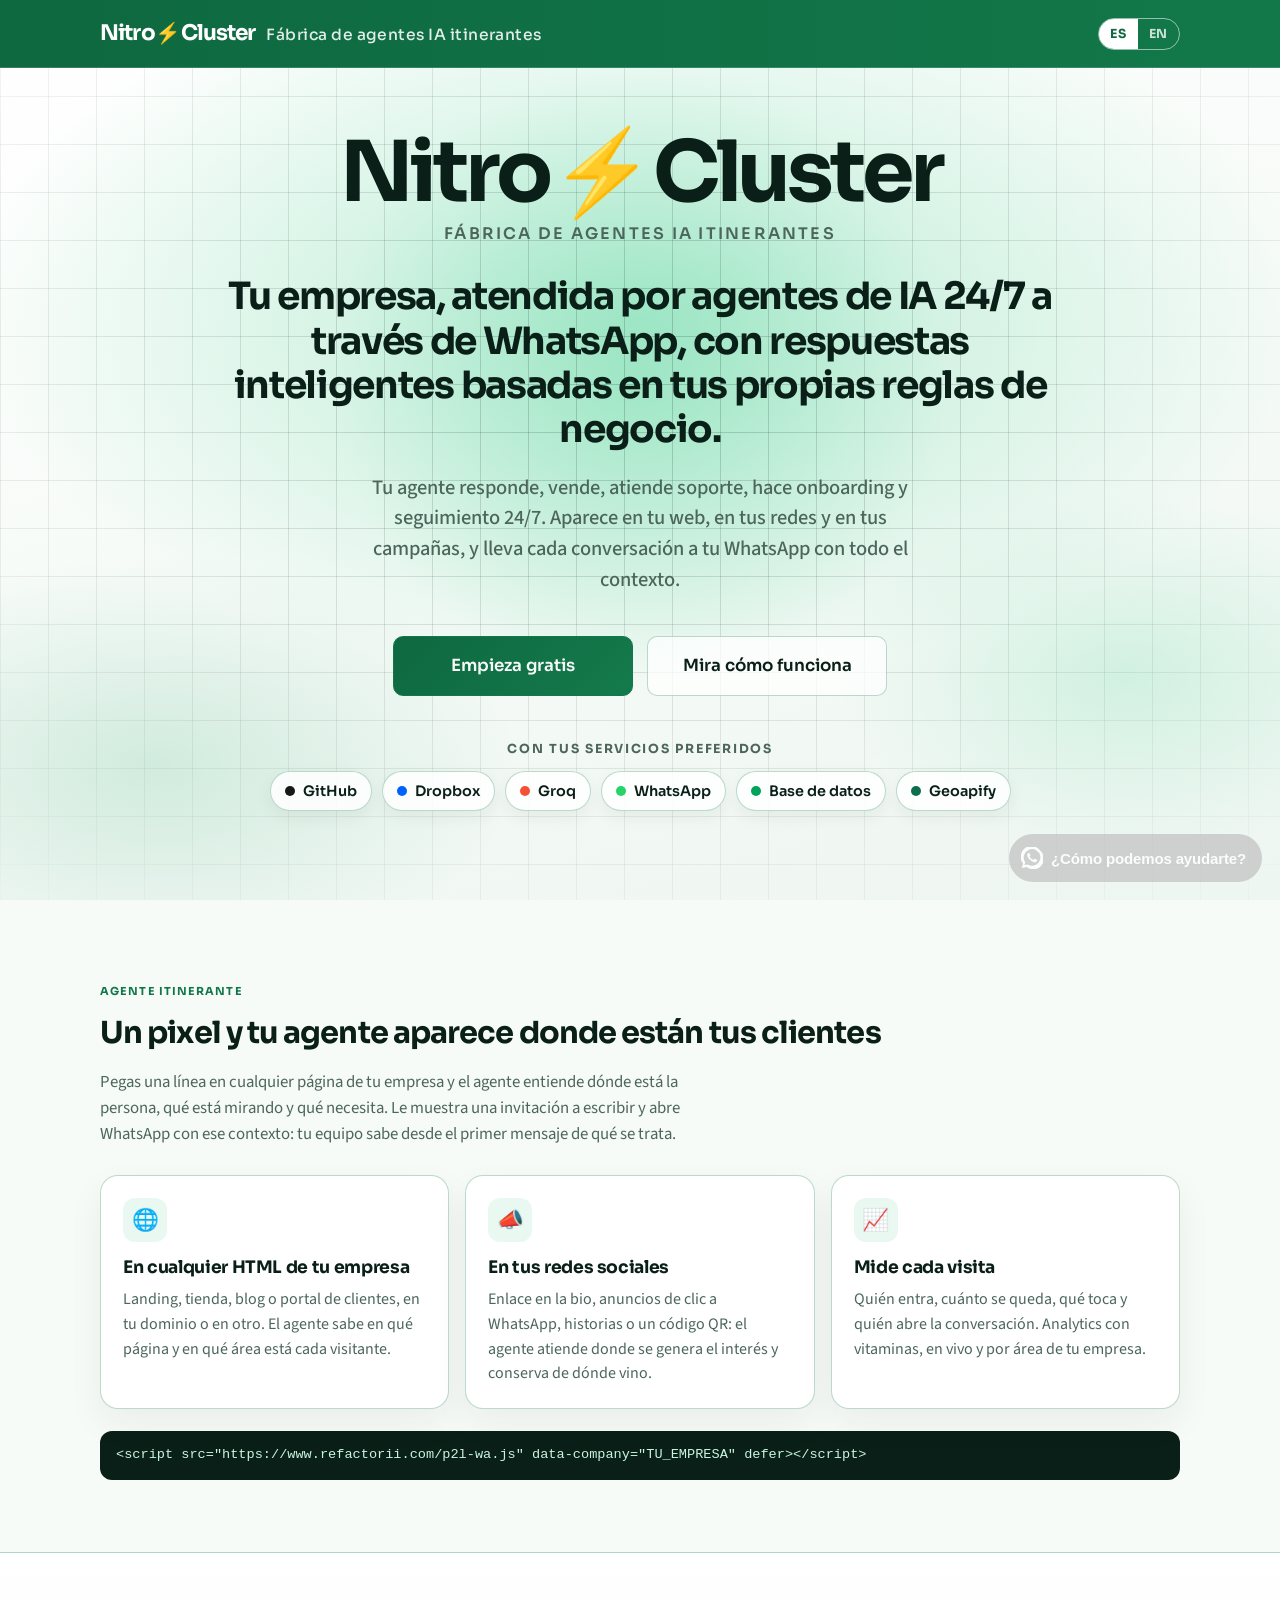
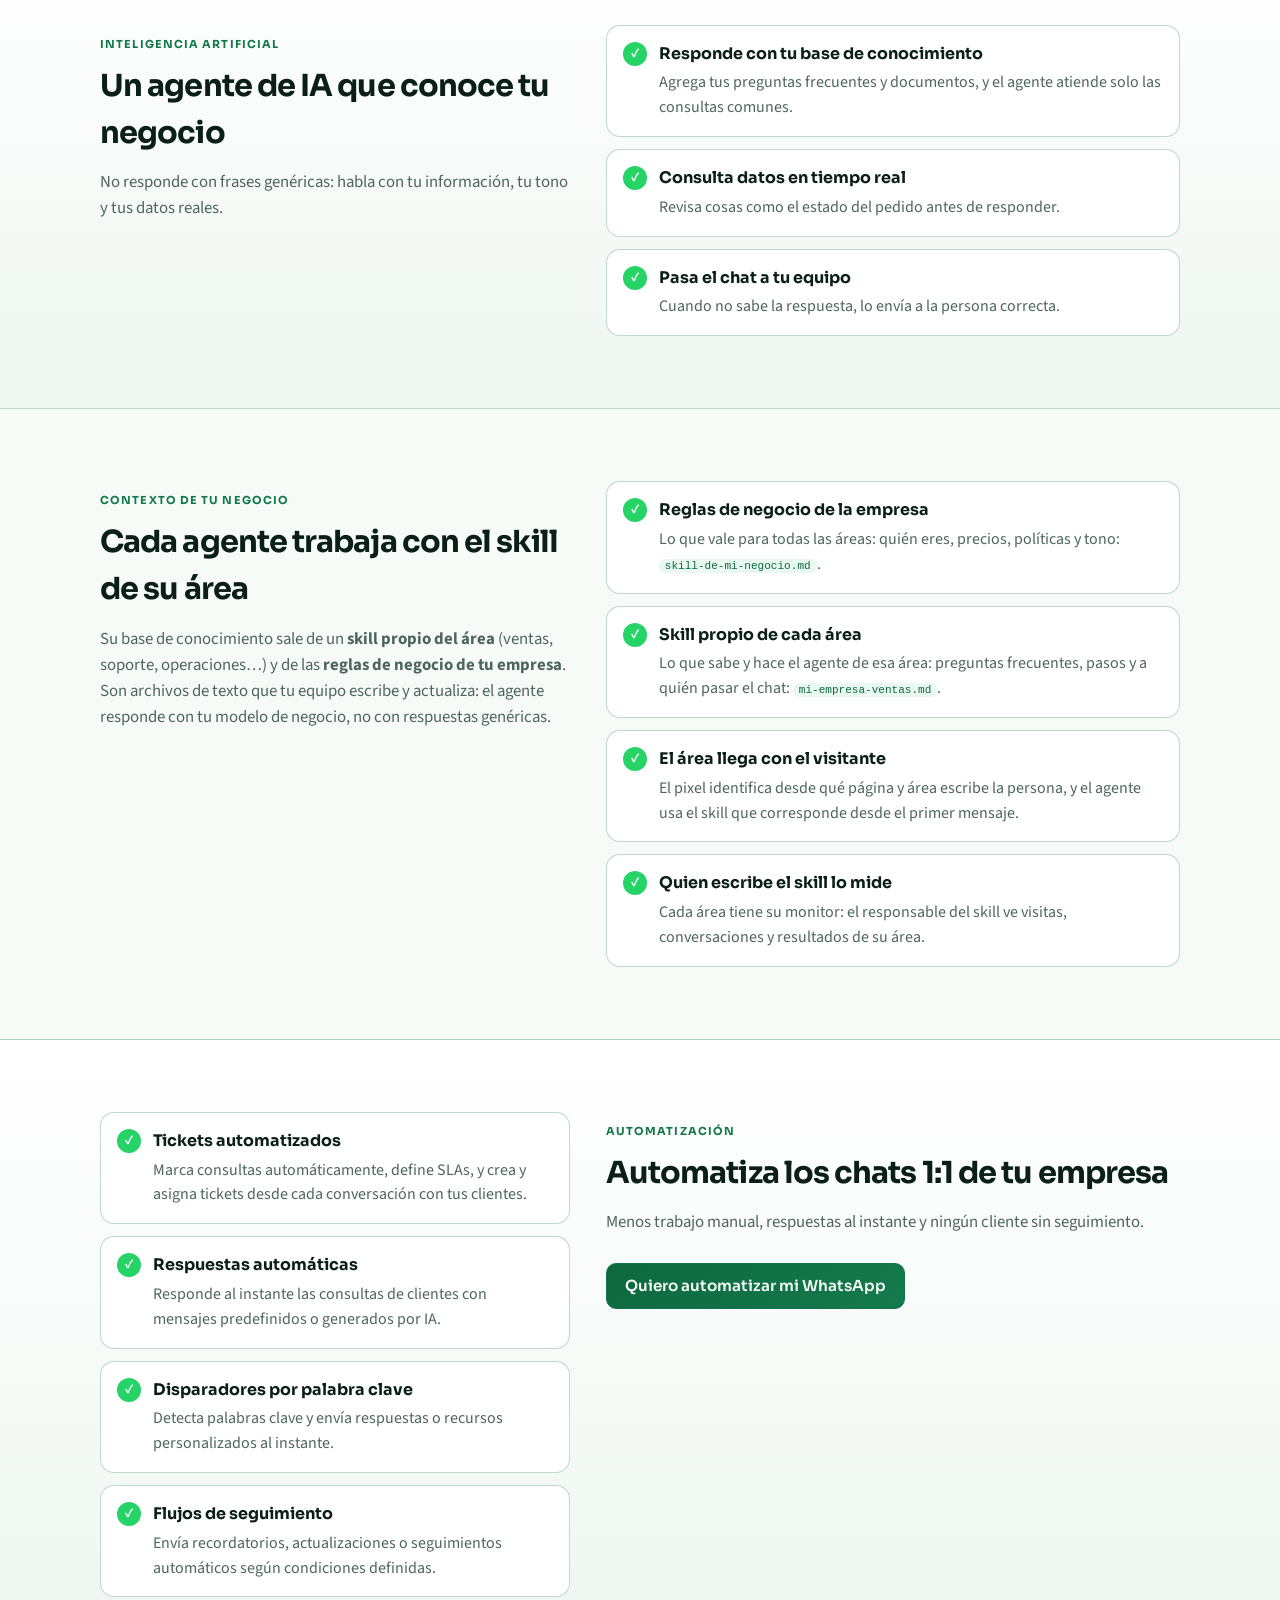
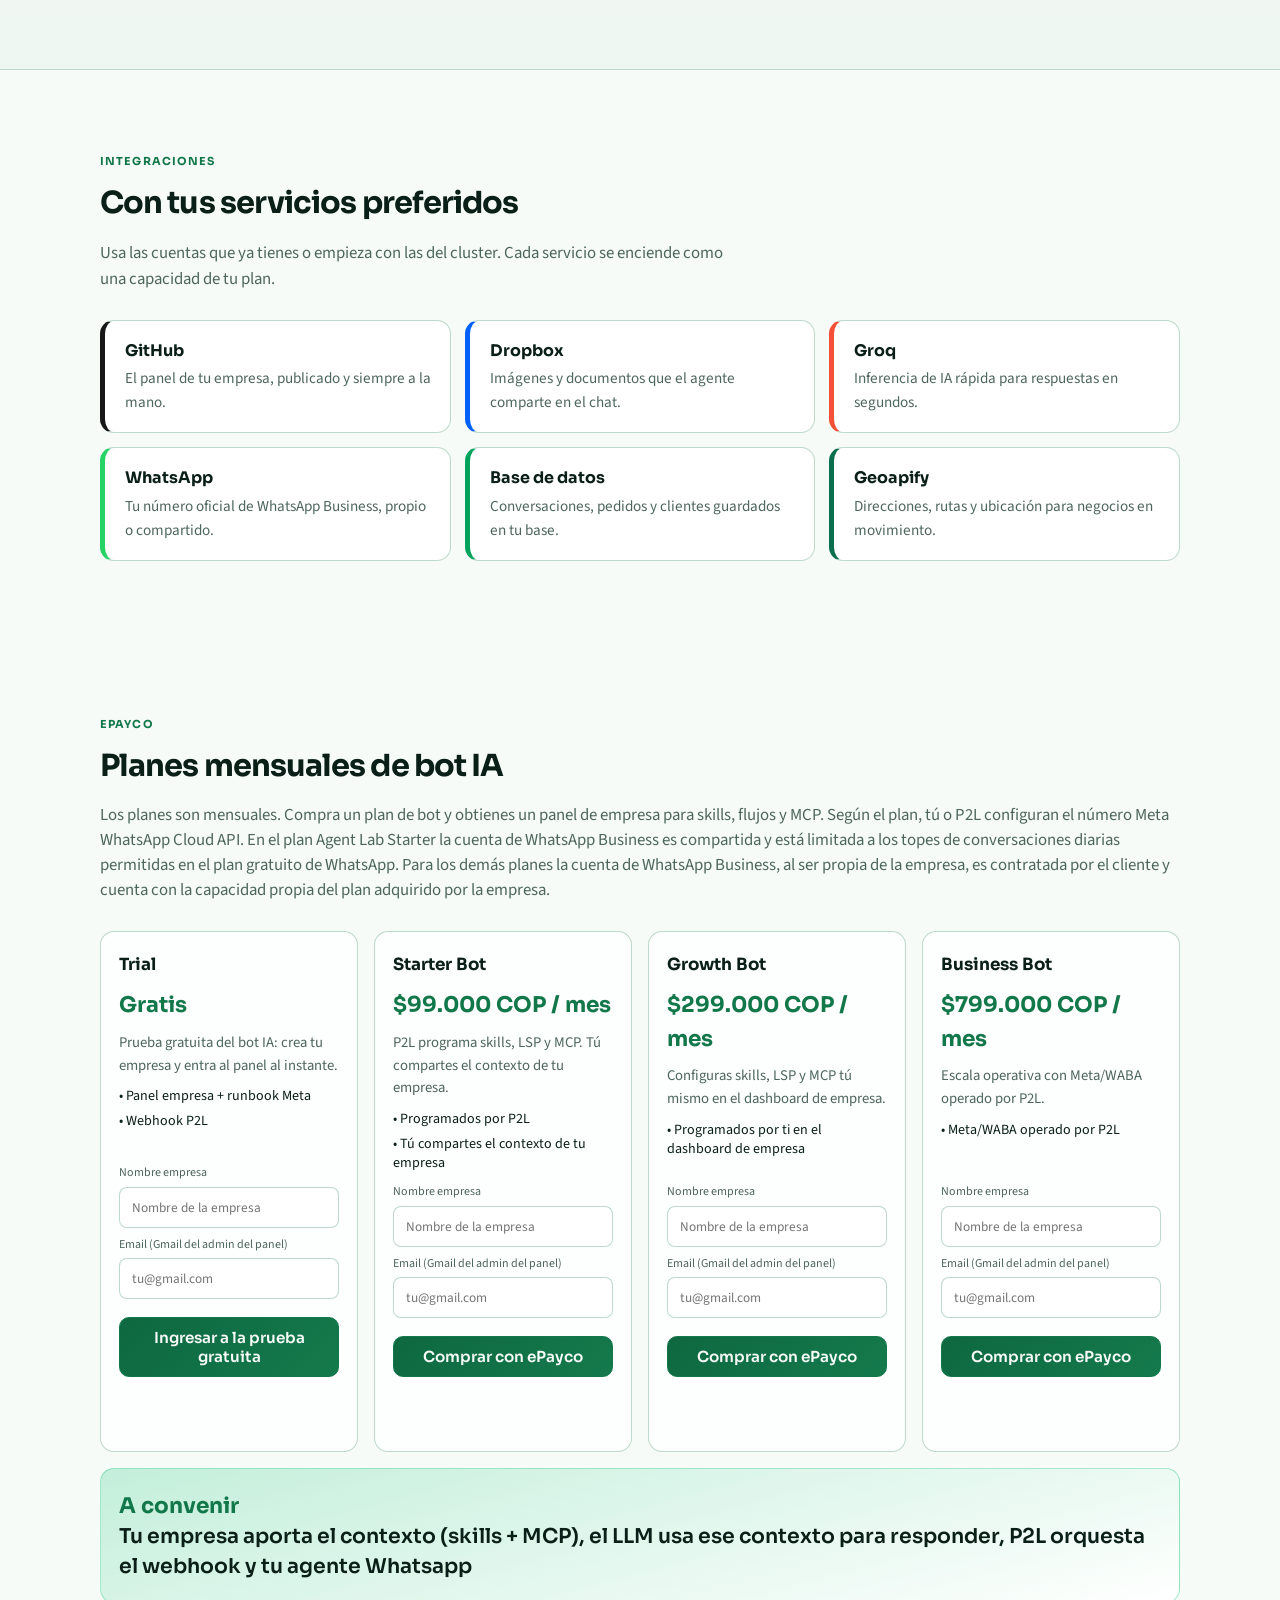
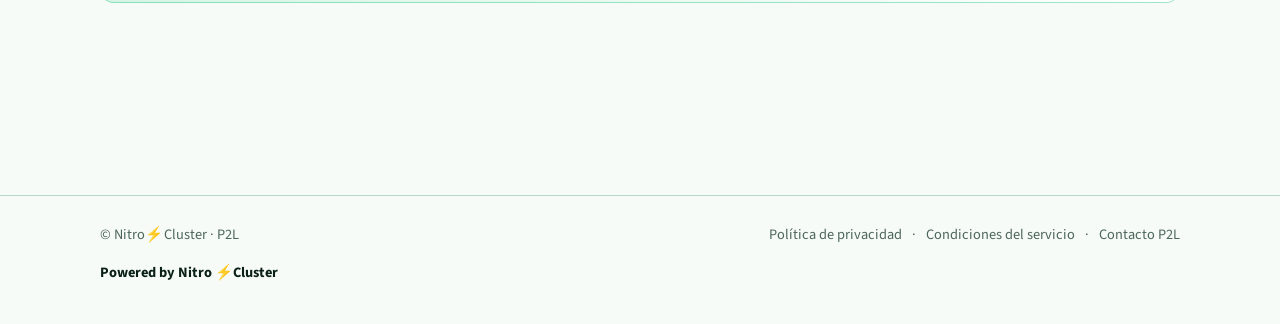
==== commit 0a7872f8: "landing: nuevo título del hero, lead con soporte y onboarding, skills con nombres genéricos Co-Autho" ====
--- a/index.html
+++ b/index.html
@@ -870,9 +870,9 @@
           <p class="hero__brand">Nitro<span class="bolt" aria-hidden="true">⚡</span>Cluster</p>
           <p class="hero__product" data-i18n="brand.product">Fábrica de agentes IA itinerantes</p>
         </div>
-        <h1 class="hero__title" data-i18n="hero.title">Fábrica de agentes itinerantes con inteligencia artificial que atienden en el WhatsApp de tu empresa y donde están tus prospectos de cliente</h1>
+        <h1 class="hero__title" data-i18n="hero.title">Tu empresa, atendida por agentes de IA 24/7 a través de WhatsApp, con respuestas inteligentes basadas en tus propias reglas de negocio.</h1>
         <p class="hero__lead" data-i18n="hero.lead">
-          Tu agente responde, vende y hace seguimiento 24/7. Aparece en tu web, en tus redes y en tus campañas,
+          Tu agente responde, vende, atiende soporte, hace onboarding y seguimiento 24/7. Aparece en tu web, en tus redes y en tus campañas,
           y lleva cada conversación a tu WhatsApp con todo el contexto.
         </p>
         <div class="hero__ctas">
@@ -956,16 +956,15 @@
             <strong>reglas de negocio de tu empresa</strong>. Son archivos de texto que tu equipo escribe y actualiza: el agente responde con tu
             modelo de negocio, no con respuestas genéricas.
           </p>
-          <a class="btn btn--ghost" href="https://github.com/wbsckt3/tuk-tuk-mobility/tree/gh-pages/skills" target="_blank" rel="noopener" data-i18n="sk.cta">Ver el ejemplo de Tuk Tuk</a>
         </div>
         <ul class="feat-list">
           <li>
             <strong data-i18n="sk.rules.t">Reglas de negocio de la empresa</strong>
-            <span data-i18n-html="sk.rules.p">Lo que vale para todas las áreas: quién eres, precios, políticas y tono. En Tuk Tuk: <code>skill-negocio-tuk-tuk.md</code>.</span>
+            <span data-i18n-html="sk.rules.p">Lo que vale para todas las áreas: quién eres, precios, políticas y tono: <code>skill-de-mi-negocio.md</code>.</span>
           </li>
           <li>
             <strong data-i18n="sk.area.t">Skill propio de cada área</strong>
-            <span data-i18n-html="sk.area.p">Lo que sabe y hace el agente de esa área: preguntas frecuentes, pasos y a quién pasar el chat. En Tuk Tuk: <code>tuk-tuk-ventas.md</code>.</span>
+            <span data-i18n-html="sk.area.p">Lo que sabe y hace el agente de esa área: preguntas frecuentes, pasos y a quién pasar el chat: <code>mi-empresa-ventas.md</code>.</span>
           </li>
           <li>
             <strong data-i18n="sk.route.t">El área llega con el visitante</strong>
@@ -1146,7 +1145,7 @@
     },
     en: {
       'brand.product': 'Roaming AI agent factory',
-      'hero.title': 'A factory of roaming AI agents that serve customers on your company WhatsApp and wherever your prospects are',
+      'hero.title': 'Your company, served by AI agents 24/7 on WhatsApp, with smart answers based on your own business rules.',
       'hero.ctaHow': 'See how it works',
       'stack.label': 'With your favourite services',
       'stack.db': 'Database',
@@ -1192,11 +1191,10 @@
       'sk.tag': 'Your business context',
       'sk.title': 'Each agent works with its area skill',
       'sk.lead': 'Its knowledge base comes from <strong>the area’s own skill</strong> (sales, support, operations…) and from <strong>your company business rules</strong>. They are text files your team writes and updates: the agent answers with your business model, not with generic replies.',
-      'sk.cta': 'See the Tuk Tuk example',
       'sk.rules.t': 'Company business rules',
-      'sk.rules.p': 'What applies to every area: who you are, prices, policies and tone. At Tuk Tuk: <code>skill-negocio-tuk-tuk.md</code>.',
+      'sk.rules.p': 'What applies to every area: who you are, prices, policies and tone: <code>skill-de-mi-negocio.md</code>.',
       'sk.area.t': 'Each area’s own skill',
-      'sk.area.p': 'What that area’s agent knows and does: FAQs, steps and who to hand the chat to. At Tuk Tuk: <code>tuk-tuk-ventas.md</code>.',
+      'sk.area.p': 'What that area’s agent knows and does: FAQs, steps and who to hand the chat to: <code>mi-empresa-ventas.md</code>.',
       'sk.route.t': 'The area comes with the visitor',
       'sk.route.p': 'The pixel identifies which page and area the person writes from, and the agent uses the matching skill from the first message.',
       'sk.own.t': 'Whoever writes the skill measures it',
@@ -1208,7 +1206,7 @@
       'wa.hello': '👋 Hi, it will be a pleasure to help you',
       'wa.placeholder': 'Describe your question in detail',
       'wa.send': 'Send via WhatsApp',
-      'hero.lead': 'Your agent answers, sells and follows up 24/7. It shows up on your website, your social networks and your campaigns, and brings every conversation to your WhatsApp with all the context.',
+      'hero.lead': 'Your agent answers, sells, handles support, onboards and follows up 24/7. It shows up on your website, your social networks and your campaigns, and brings every conversation to your WhatsApp with all the context.',
       'hero.ctaPlans': 'Start for free',
       'plans.title': 'Monthly AI bot plans',
       'plans.intro1': 'Plans are billed monthly. Buy a bot plan and you get a company panel for skills, flows and MCP. Depending on the plan, you or P2L set up the Meta WhatsApp Cloud API number. On the Agent Lab Starter plan the WhatsApp Business account is shared and limited to the daily conversation caps allowed on the free WhatsApp plan. On the other plans the WhatsApp Business account belongs to the company: the client contracts it and it has the capacity of the plan the company bought.',
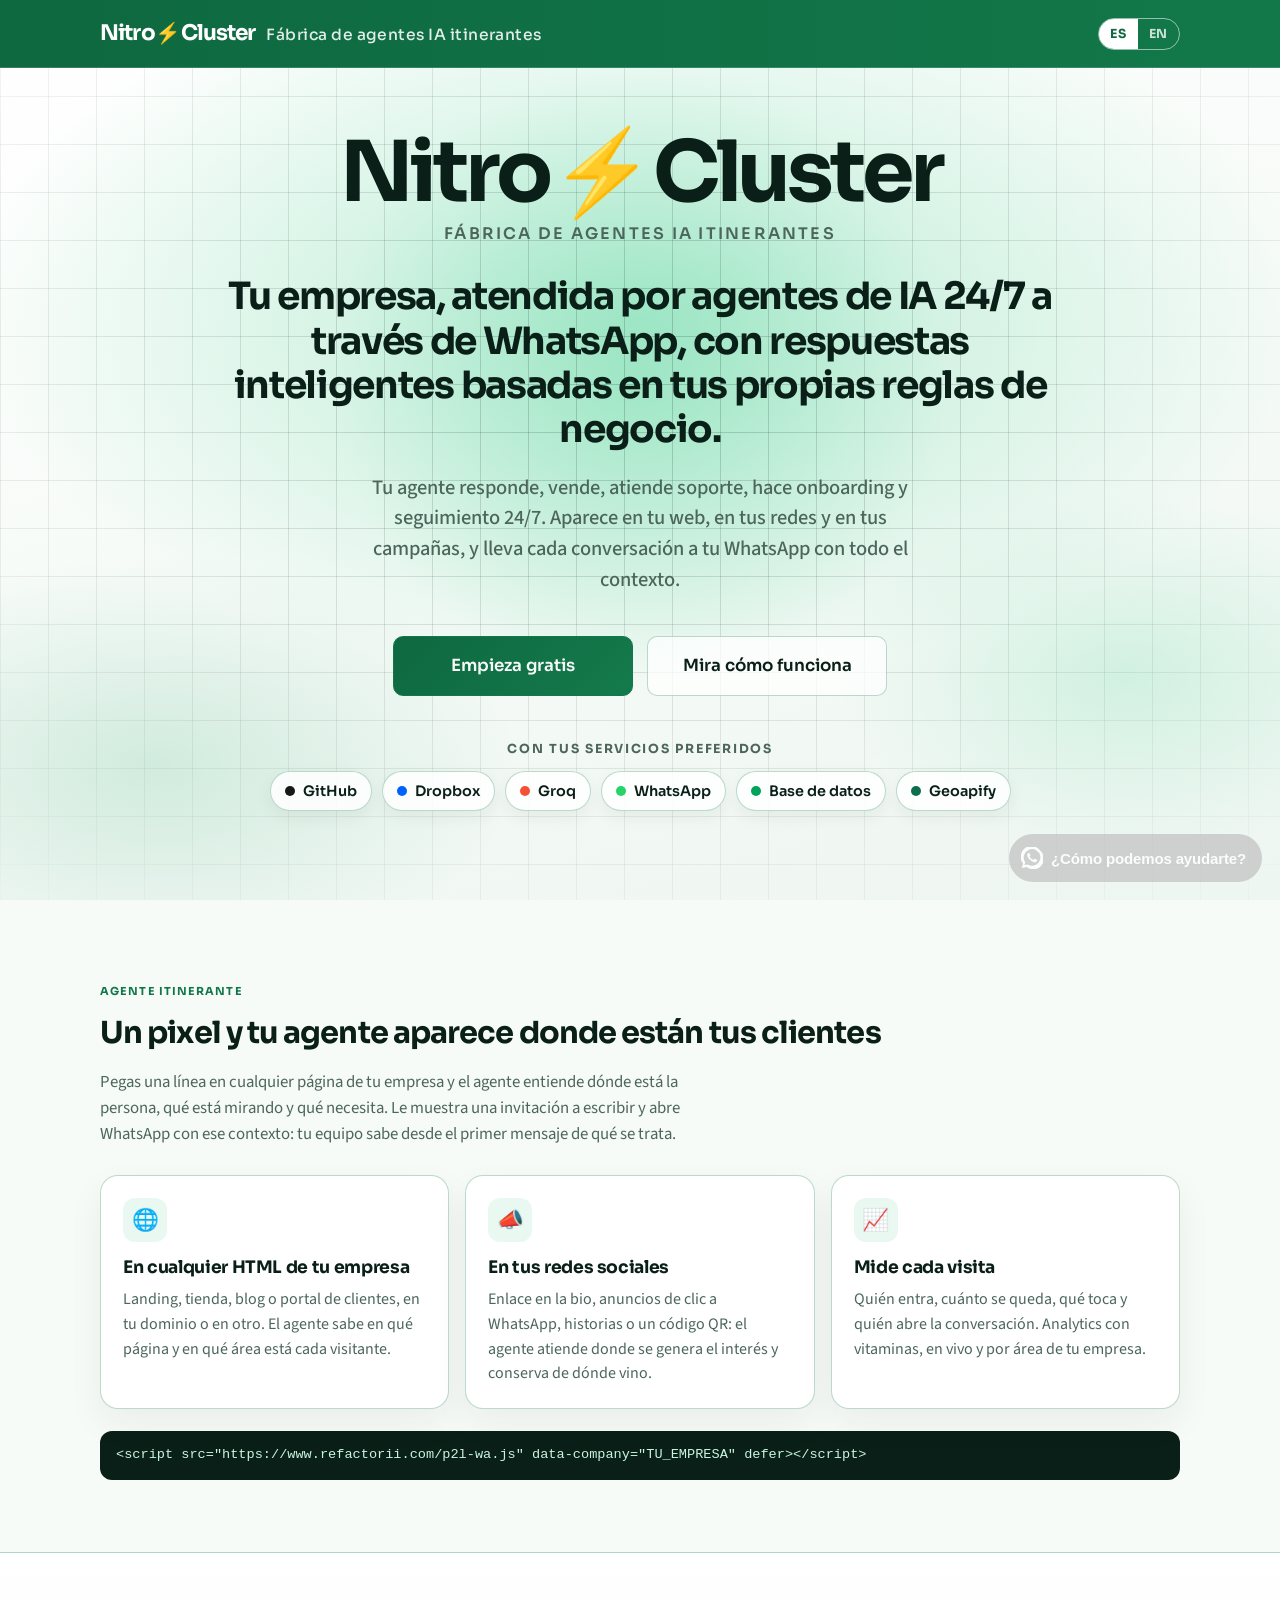
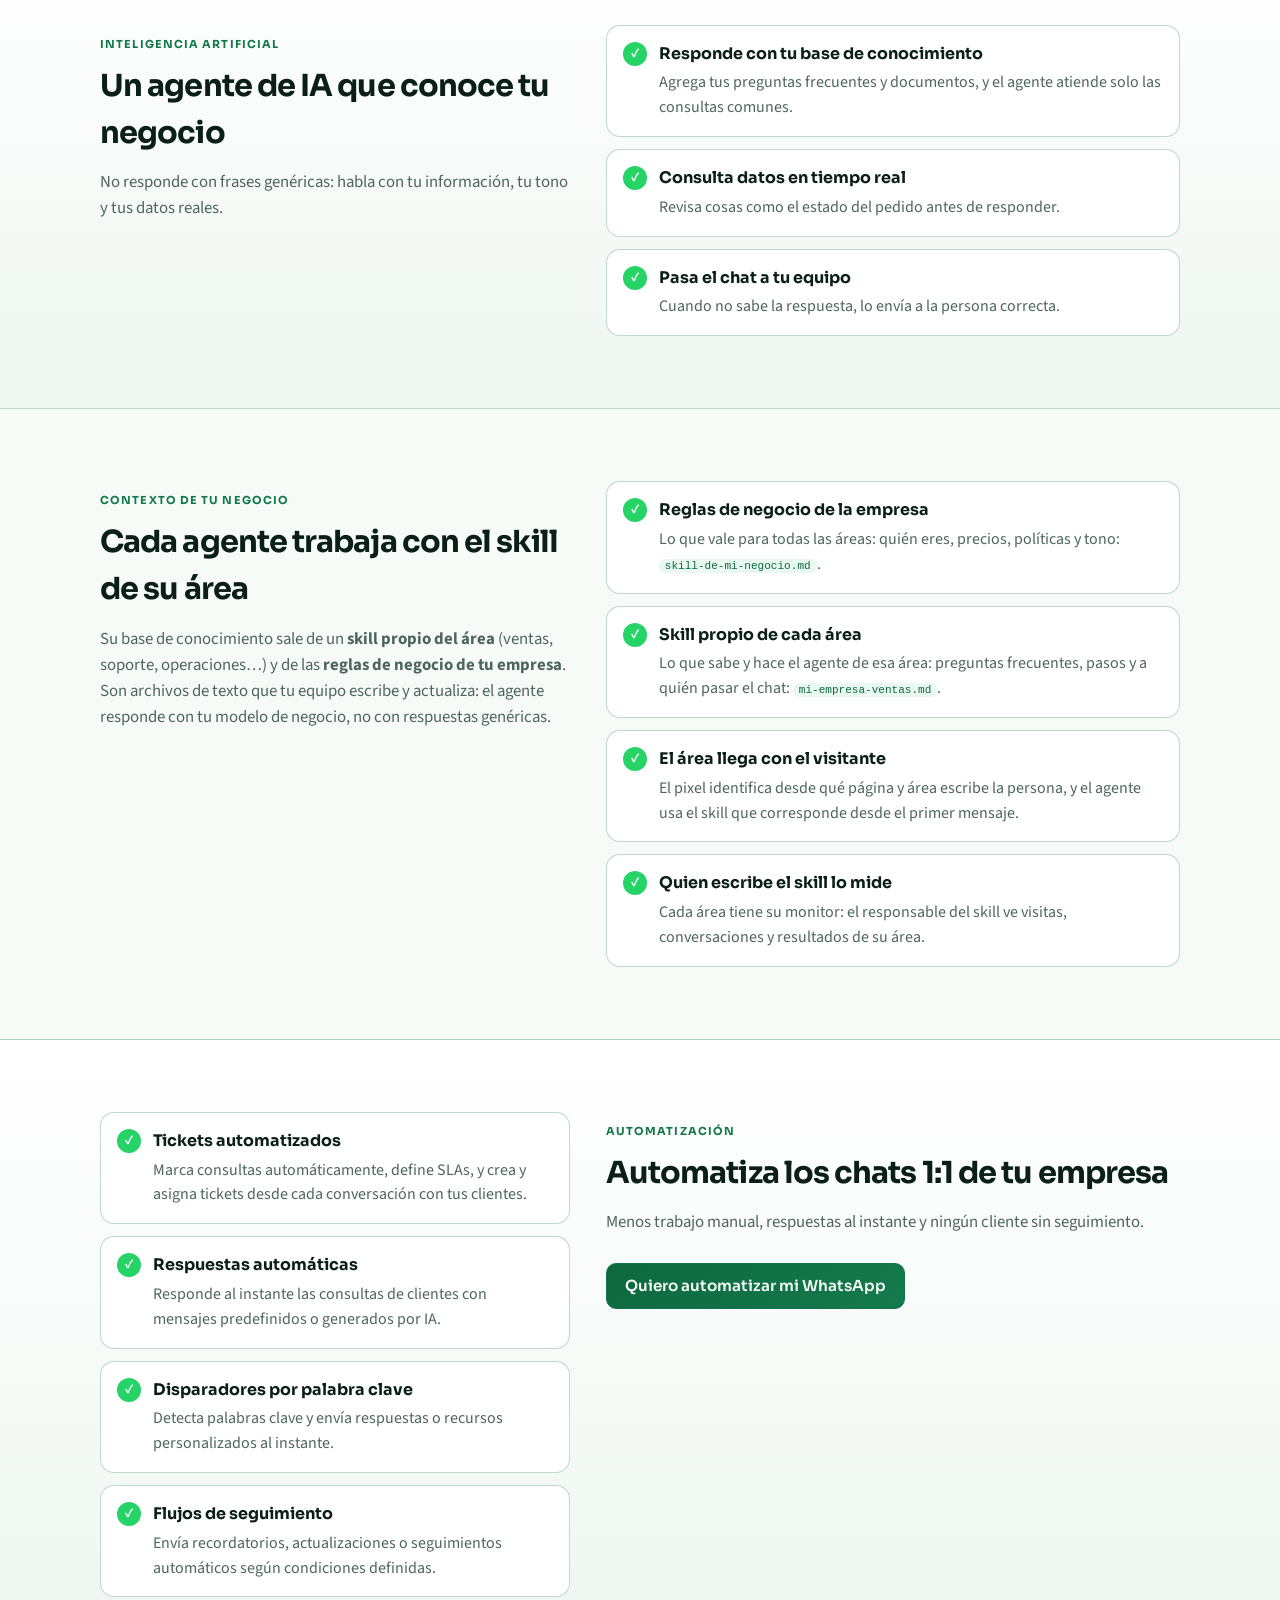
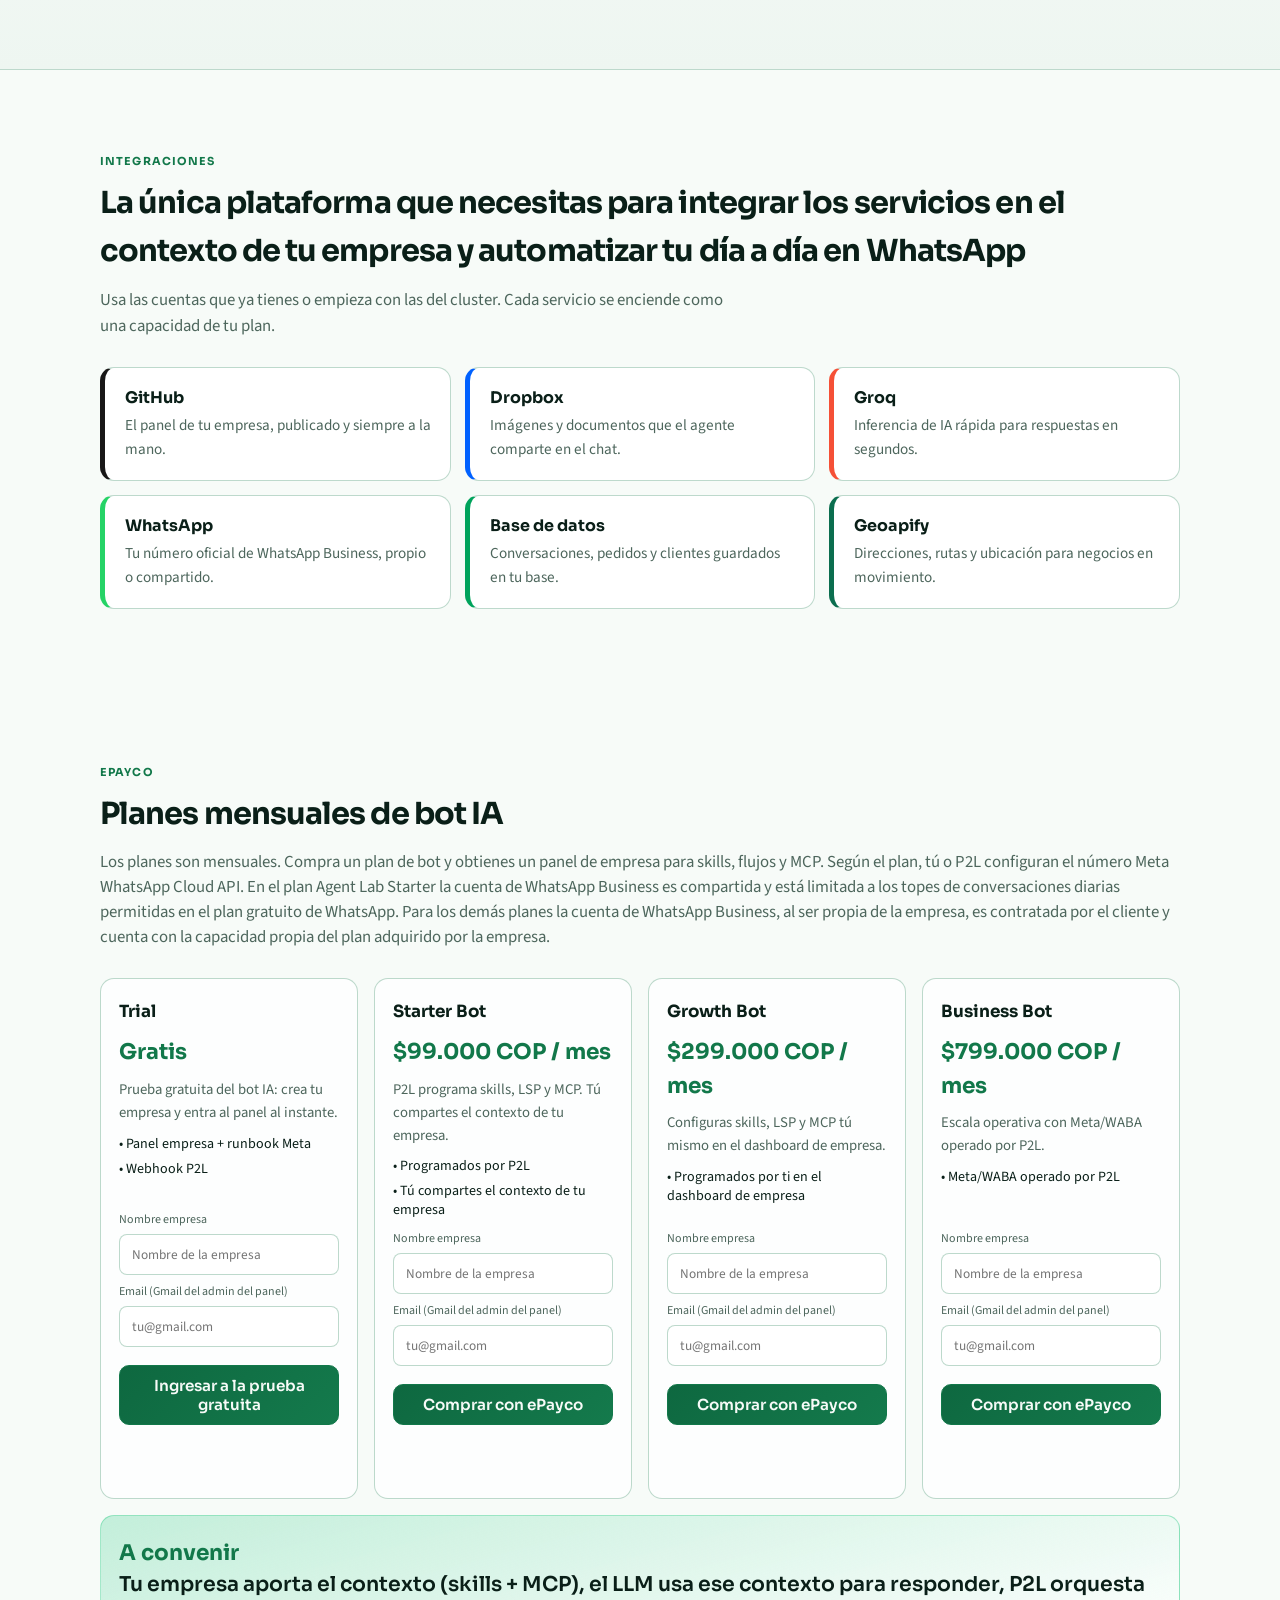
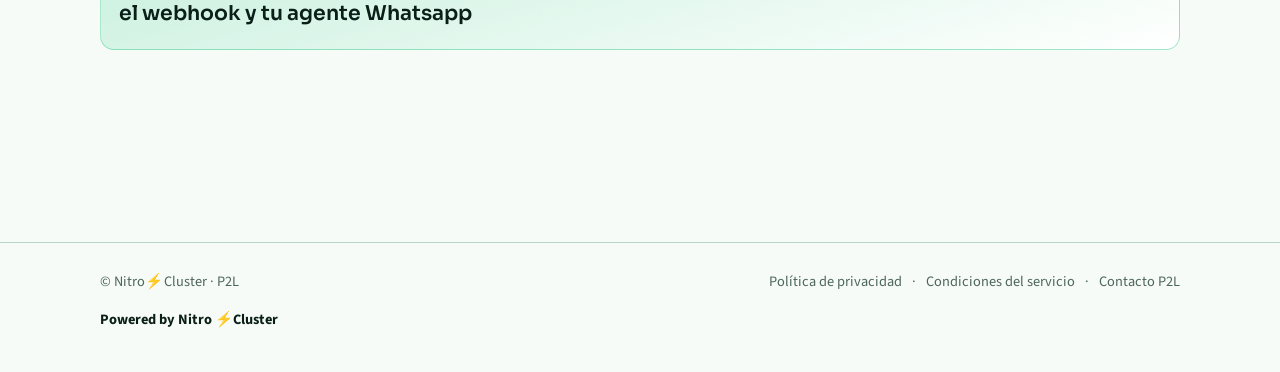
==== commit 14499cac: "landing: título de la sección de servicios Co-Authored-By: Claude Opus 5.5 <noreply@anthropic.com> C" ====
--- a/index.html
+++ b/index.html
@@ -1010,7 +1010,7 @@
     <section class="section" id="servicios">
       <div class="wrap">
         <p class="section__tag" data-i18n="sv.tag">Integraciones</p>
-        <h2 class="section__title" data-i18n="sv.title">Con tus servicios preferidos</h2>
+        <h2 class="section__title" data-i18n="sv.title">La única plataforma que necesitas para integrar los servicios en el contexto de tu empresa y automatizar tu día a día en WhatsApp</h2>
         <p class="section__lead" data-i18n="sv.lead">Usa las cuentas que ya tienes o empieza con las del cluster. Cada servicio se enciende como una capacidad de tu plan.</p>
         <div class="svc-grid">
           <article class="svc" style="--c:#181717"><h3>GitHub</h3><p data-i18n="sv.github">El panel de tu empresa, publicado y siempre a la mano.</p></article>
@@ -1180,7 +1180,7 @@
       'au.flow.t': 'Follow-up flows',
       'au.flow.p': 'Send reminders, updates or automatic follow-ups based on the conditions you set.',
       'sv.tag': 'Integrations',
-      'sv.title': 'With your favourite services',
+      'sv.title': 'The only platform you need to bring your services into your company context and automate your day-to-day on WhatsApp',
       'sv.lead': 'Use the accounts you already have or start with the cluster ones. Each service turns on as a capability of your plan.',
       'sv.github': 'Your company panel, published and always at hand.',
       'sv.dropbox': 'Images and documents the agent shares in the chat.',
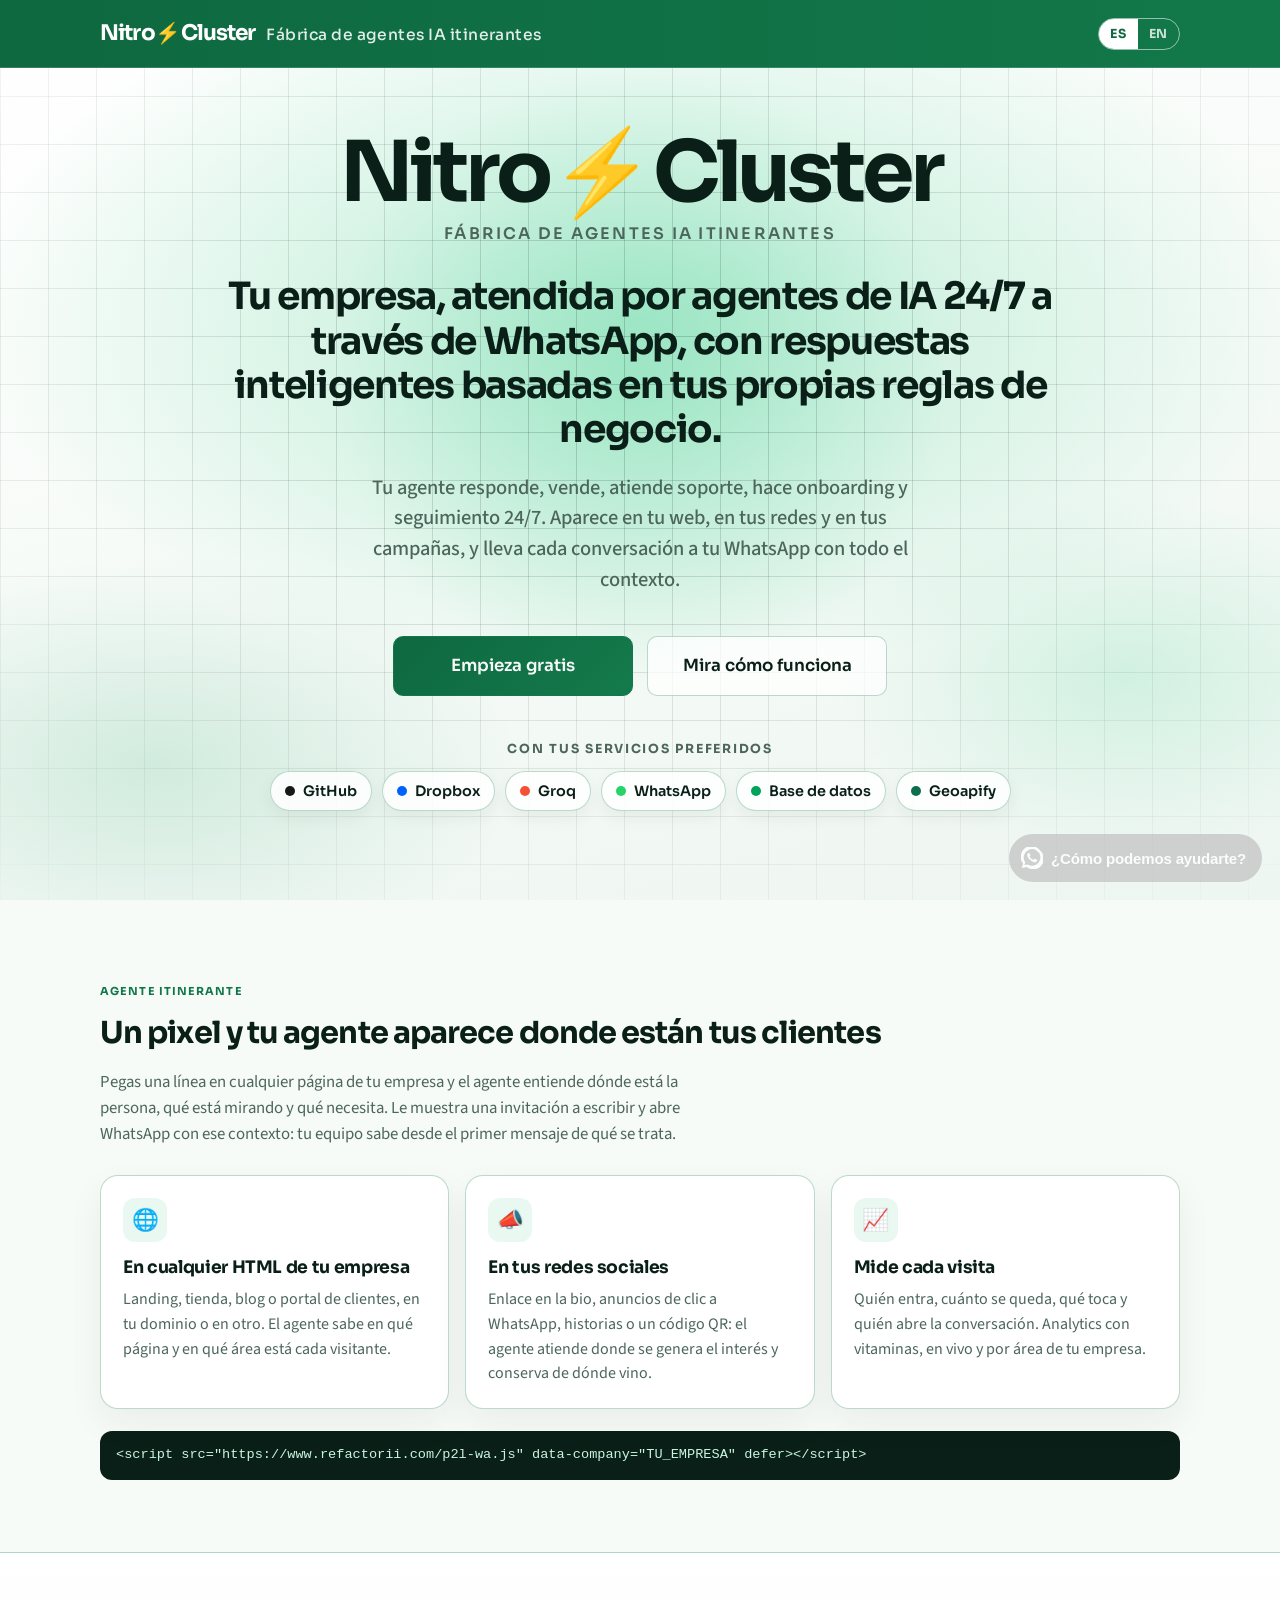
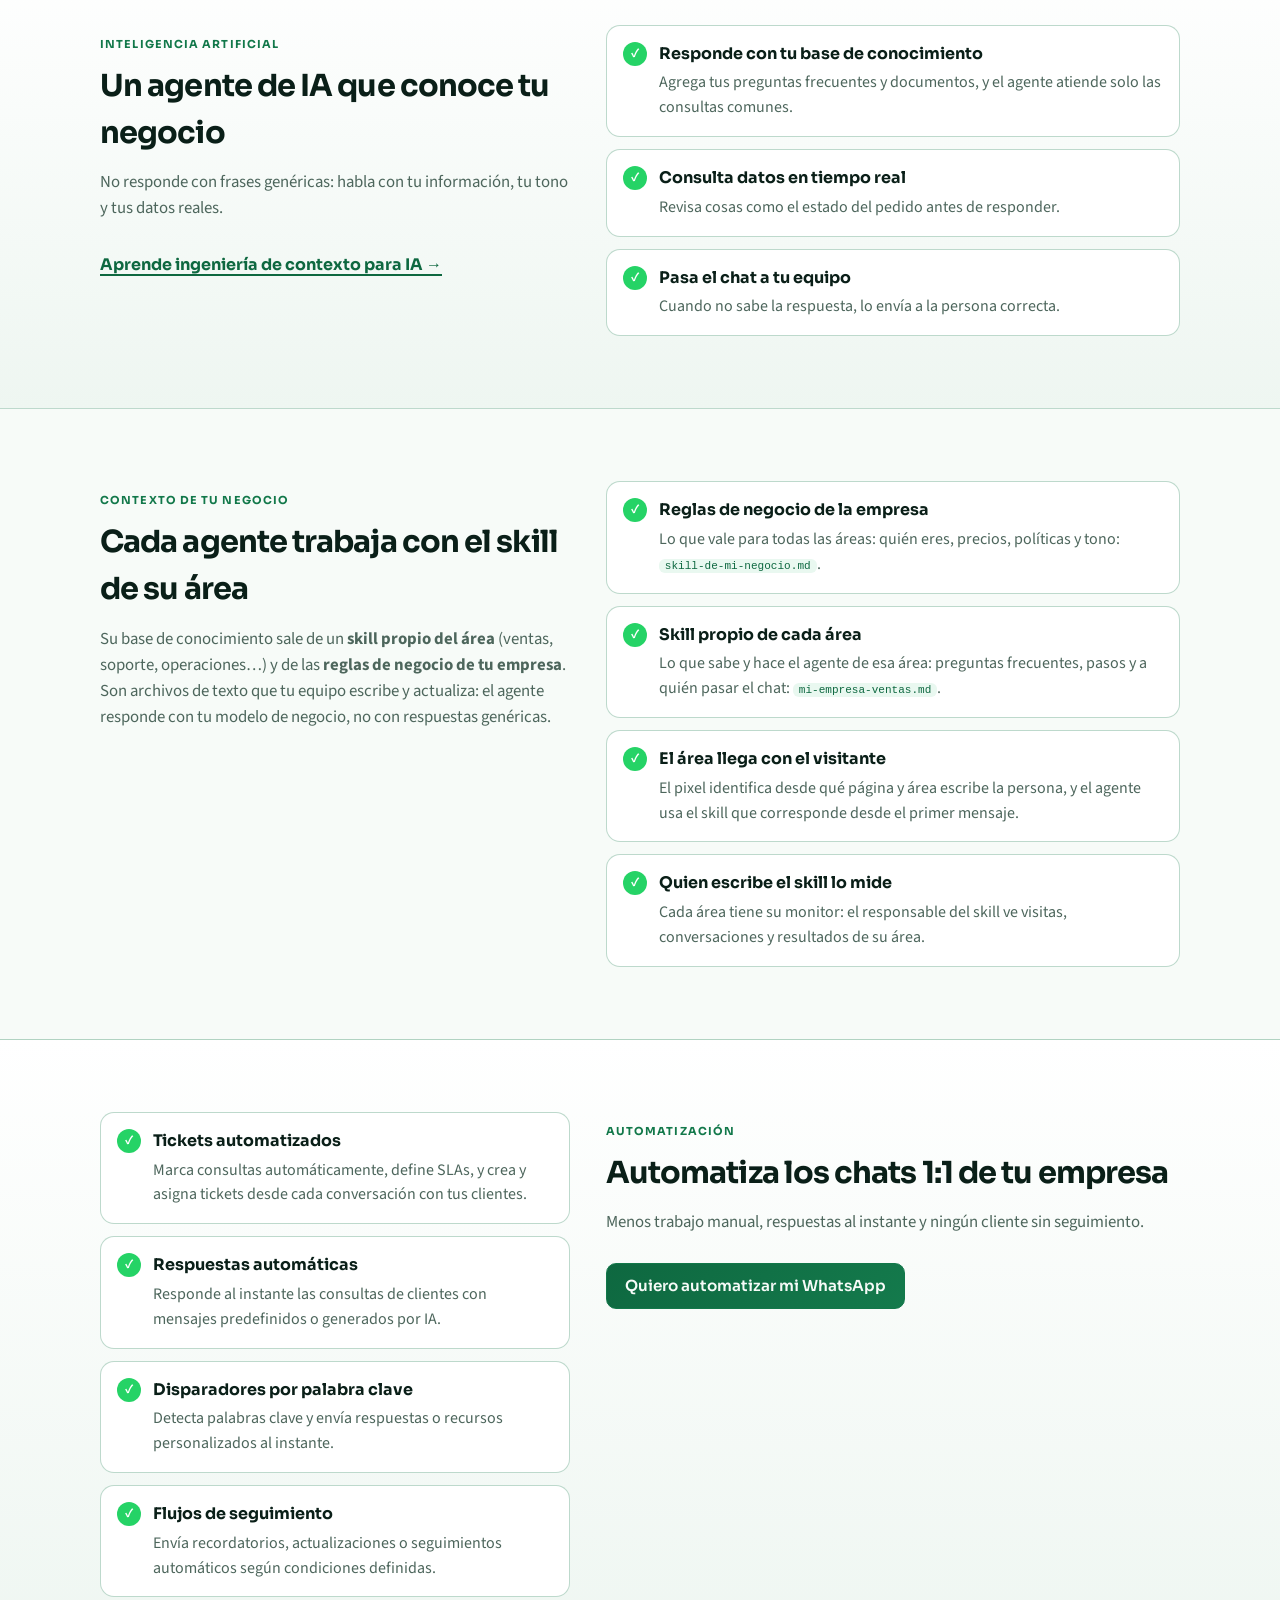
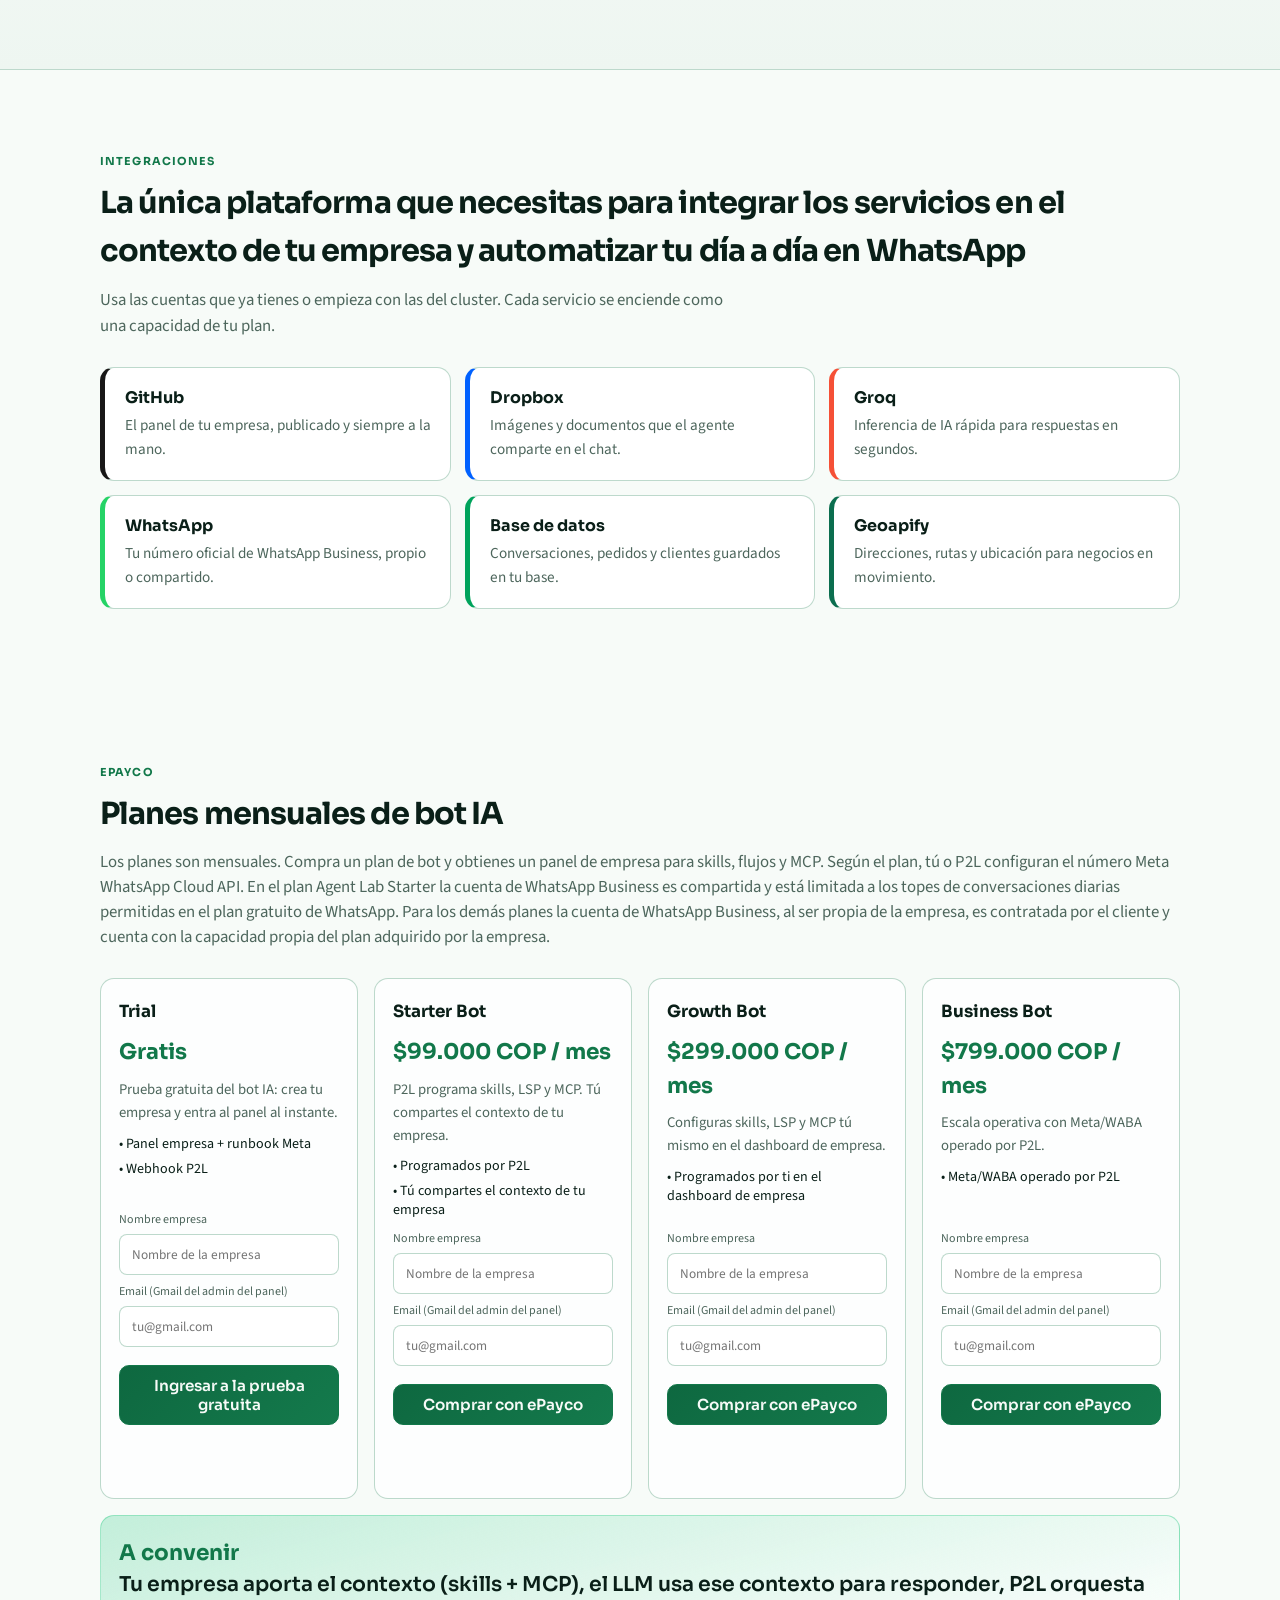
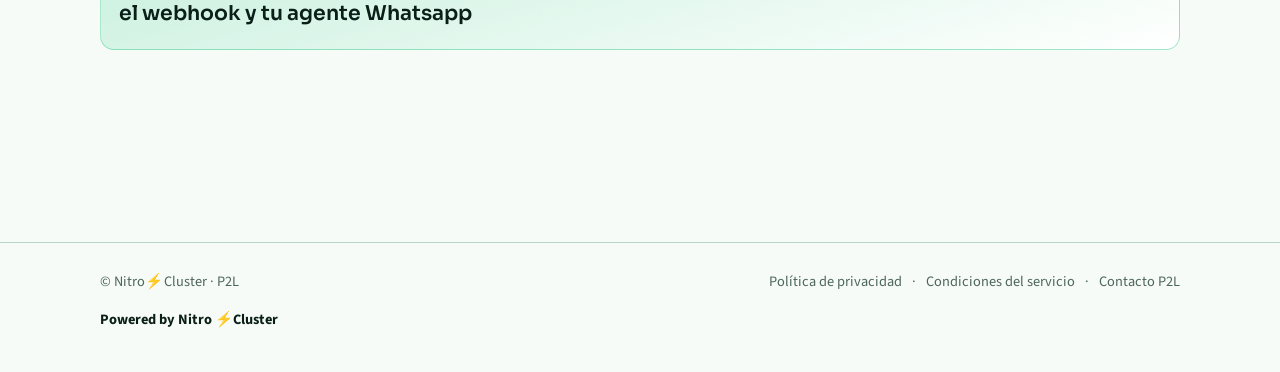
==== commit b428894c: "landing: enlace «Aprende ingeniería de contexto para IA» (agentskills.io) Co-Authored-By: Claude Opu" ====
--- a/index.html
+++ b/index.html
@@ -375,6 +375,17 @@
     }
     .feat-list strong { font-family: Sora, sans-serif; font-size: 1rem; }
     .feat-list span { color: var(--muted); }
+    .learn-link {
+      display: inline-block;
+      margin-top: 4px;
+      font-family: Sora, sans-serif;
+      font-weight: 700;
+      color: #0e6840;
+      text-decoration: underline;
+      text-underline-offset: 4px;
+      text-decoration-thickness: 2px;
+    }
+    .learn-link:hover { color: #25d366; }
     .feat-list code { font-size: 0.85em; background: #e9f8f0; color: #0e6840; padding: 1px 6px; border-radius: 6px; }
     .svc-grid { display: grid; grid-template-columns: repeat(3, minmax(0, 1fr)); gap: 14px; }
     .svc {
@@ -928,6 +939,7 @@
           <p class="section__tag" data-i18n="ag.tag">Inteligencia artificial</p>
           <h2 class="section__title" data-i18n="ag.title">Un agente de IA que conoce tu negocio</h2>
           <p class="section__lead" data-i18n="ag.lead">No responde con frases genéricas: habla con tu información, tu tono y tus datos reales.</p>
+          <a class="learn-link" href="https://agentskills.io/skill-creation/quickstart" target="_blank" rel="noopener noreferrer" data-i18n="ag.learn">Aprende ingeniería de contexto para IA →</a>
         </div>
         <ul class="feat-list">
           <li>
@@ -1161,6 +1173,7 @@
       'ag.tag': 'Artificial intelligence',
       'ag.title': 'An AI agent that knows your business',
       'ag.lead': 'No generic answers: it speaks with your information, your tone and your real data.',
+      'ag.learn': 'Learn context engineering for AI →',
       'ag.kb.t': 'Answers from your knowledge base',
       'ag.kb.p': 'Add your FAQs and documents, and the agent handles common questions on its own.',
       'ag.live.t': 'Checks real-time data',
